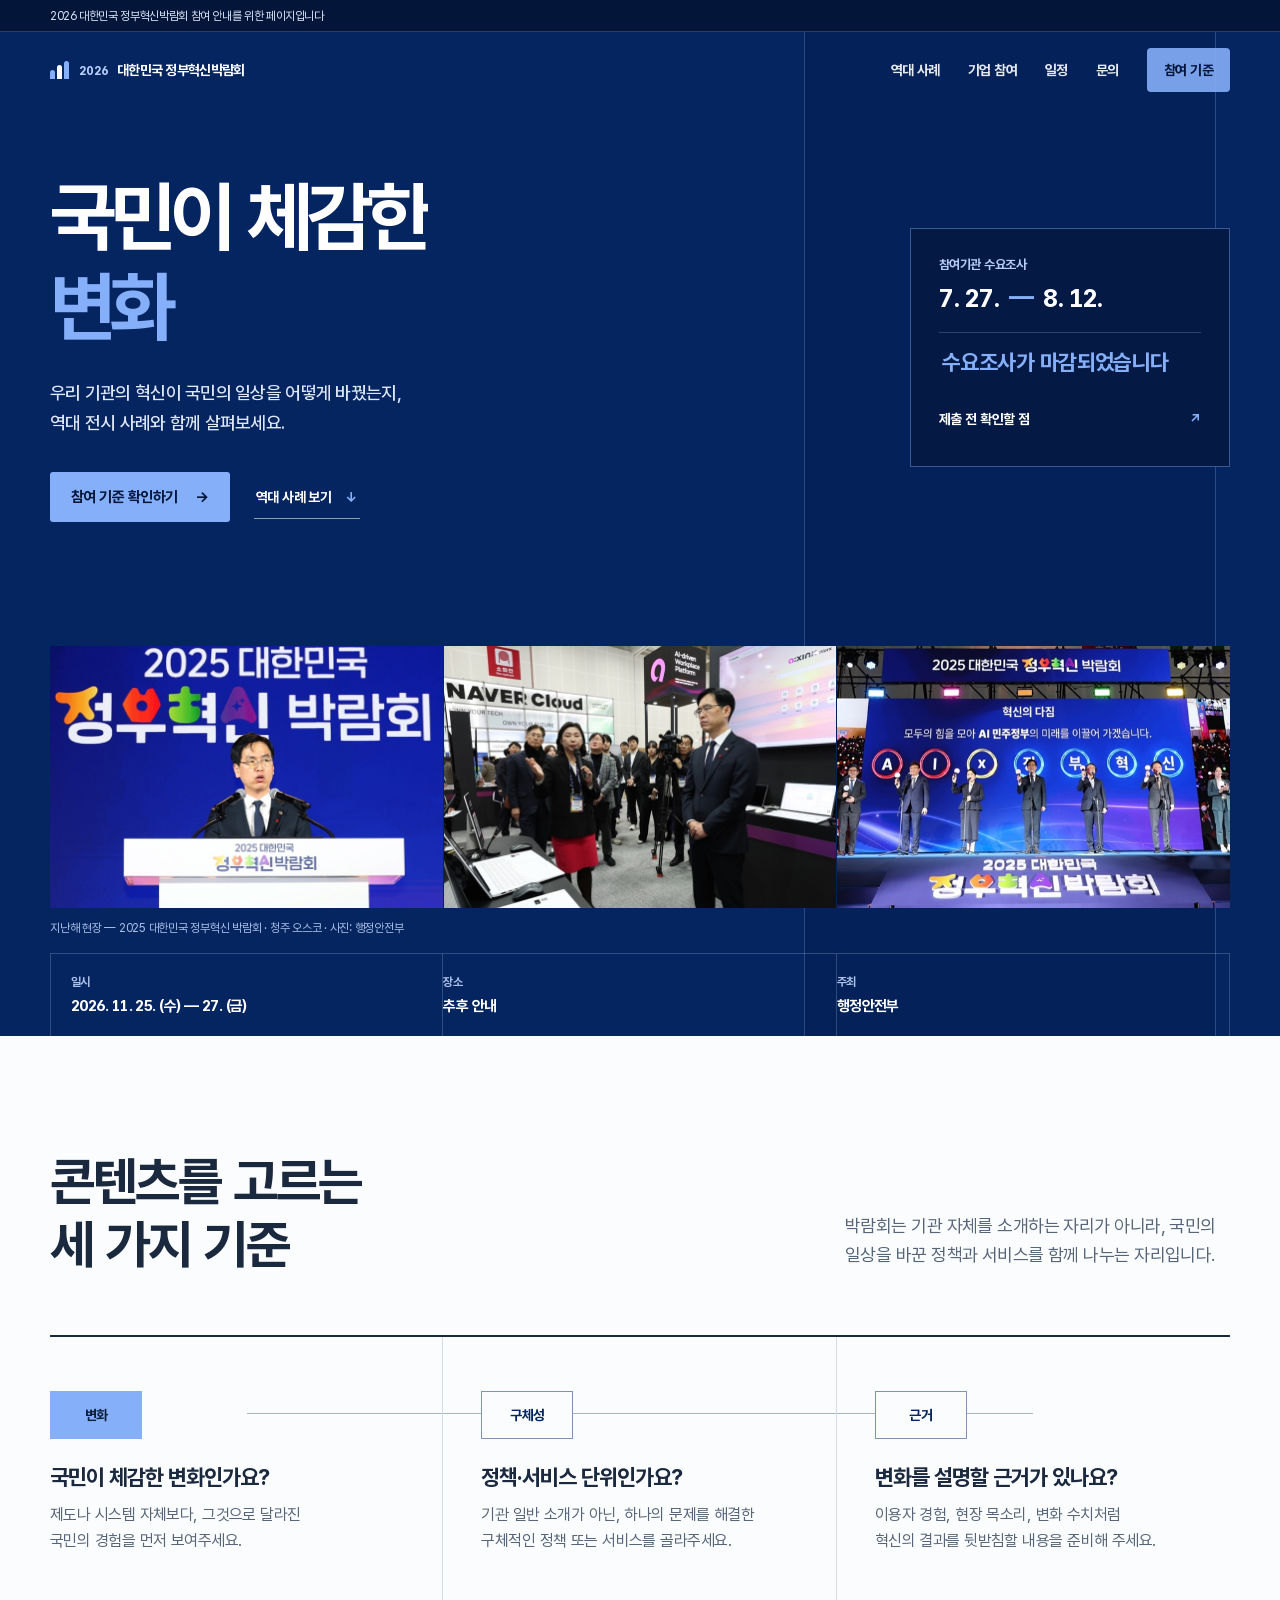
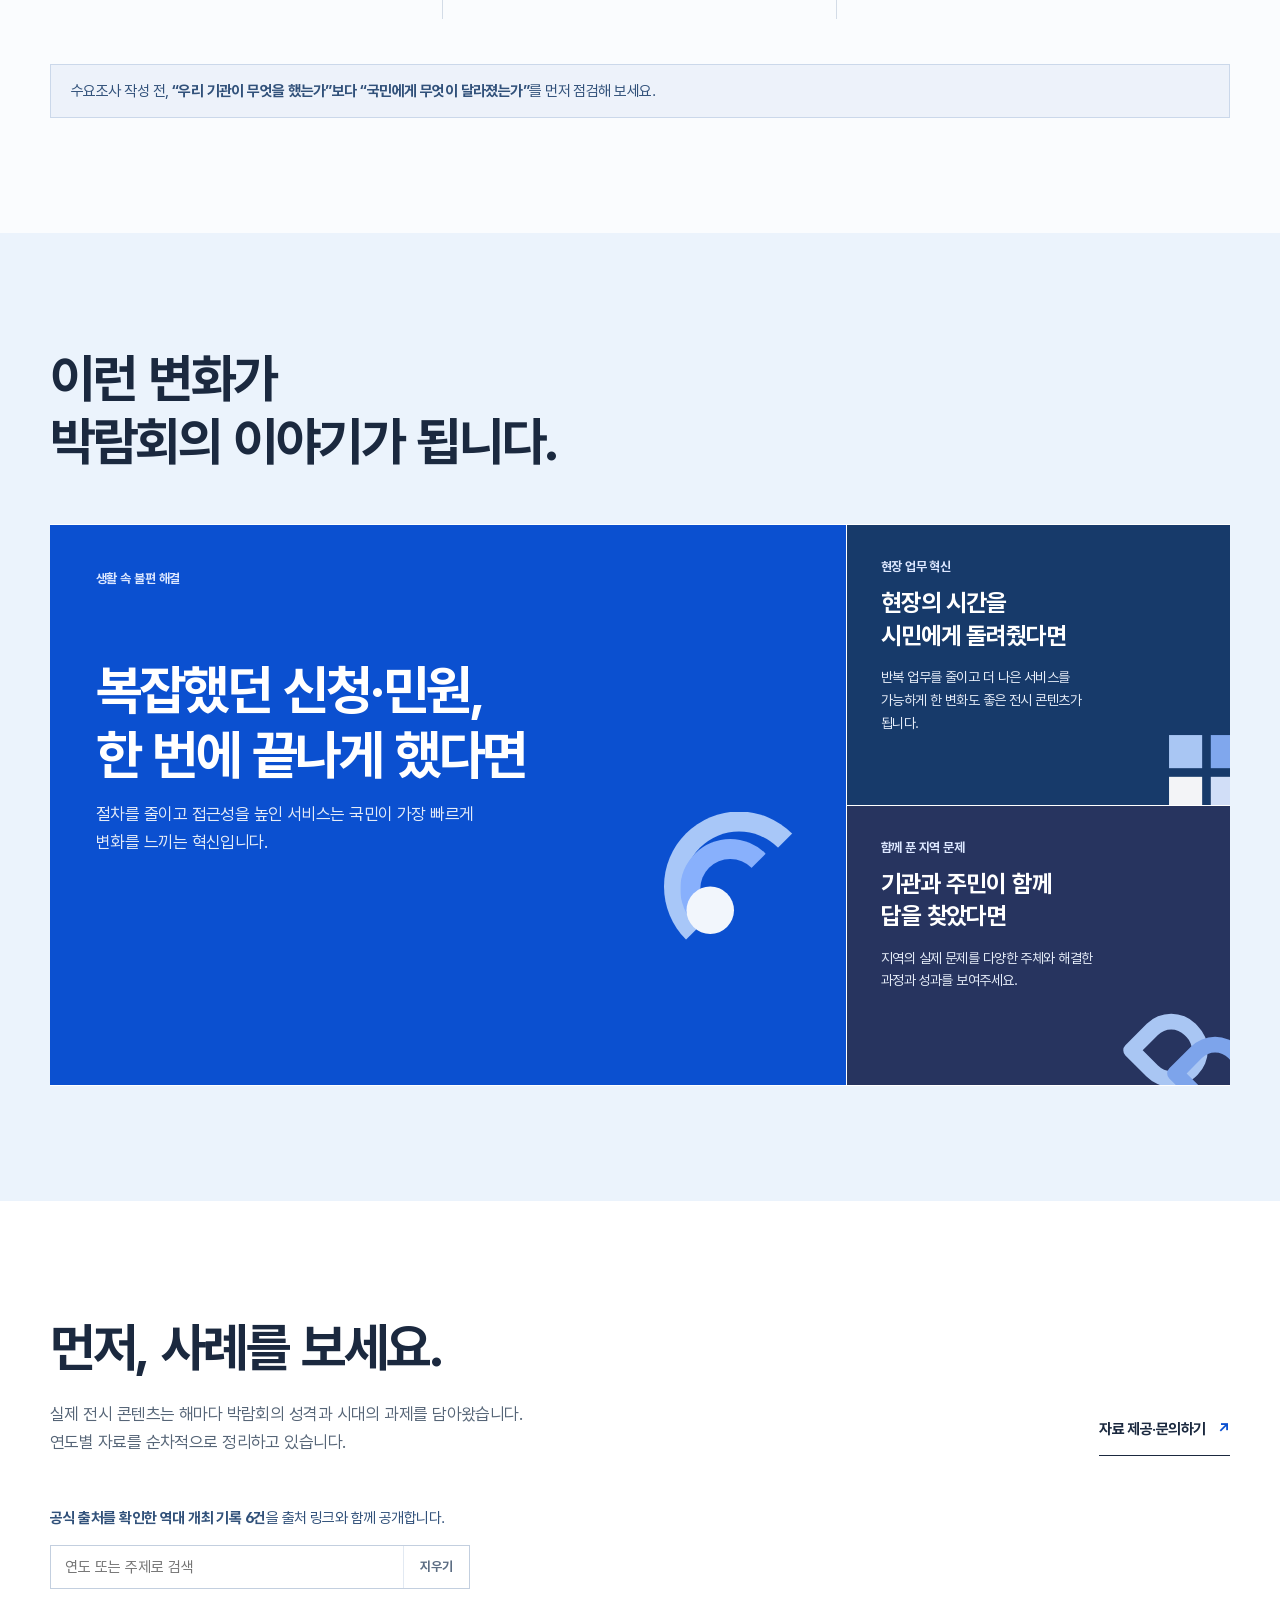
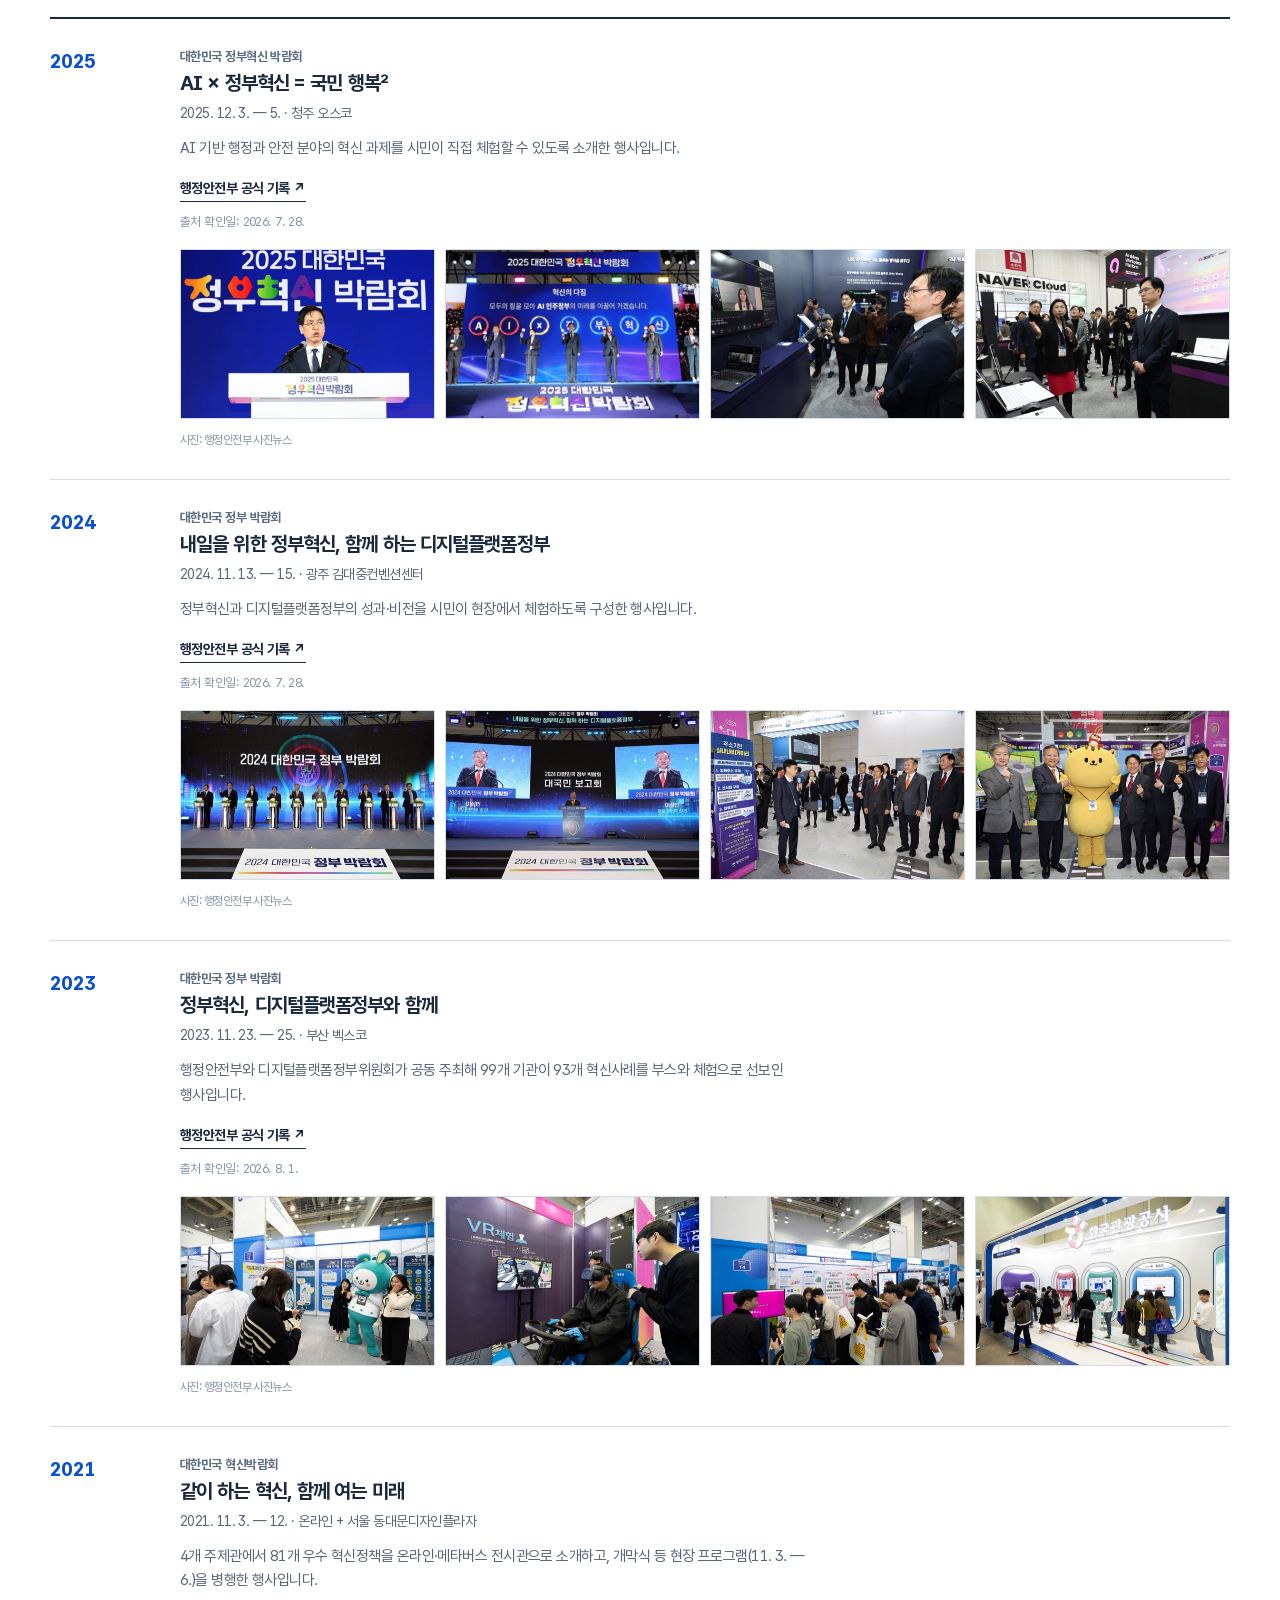
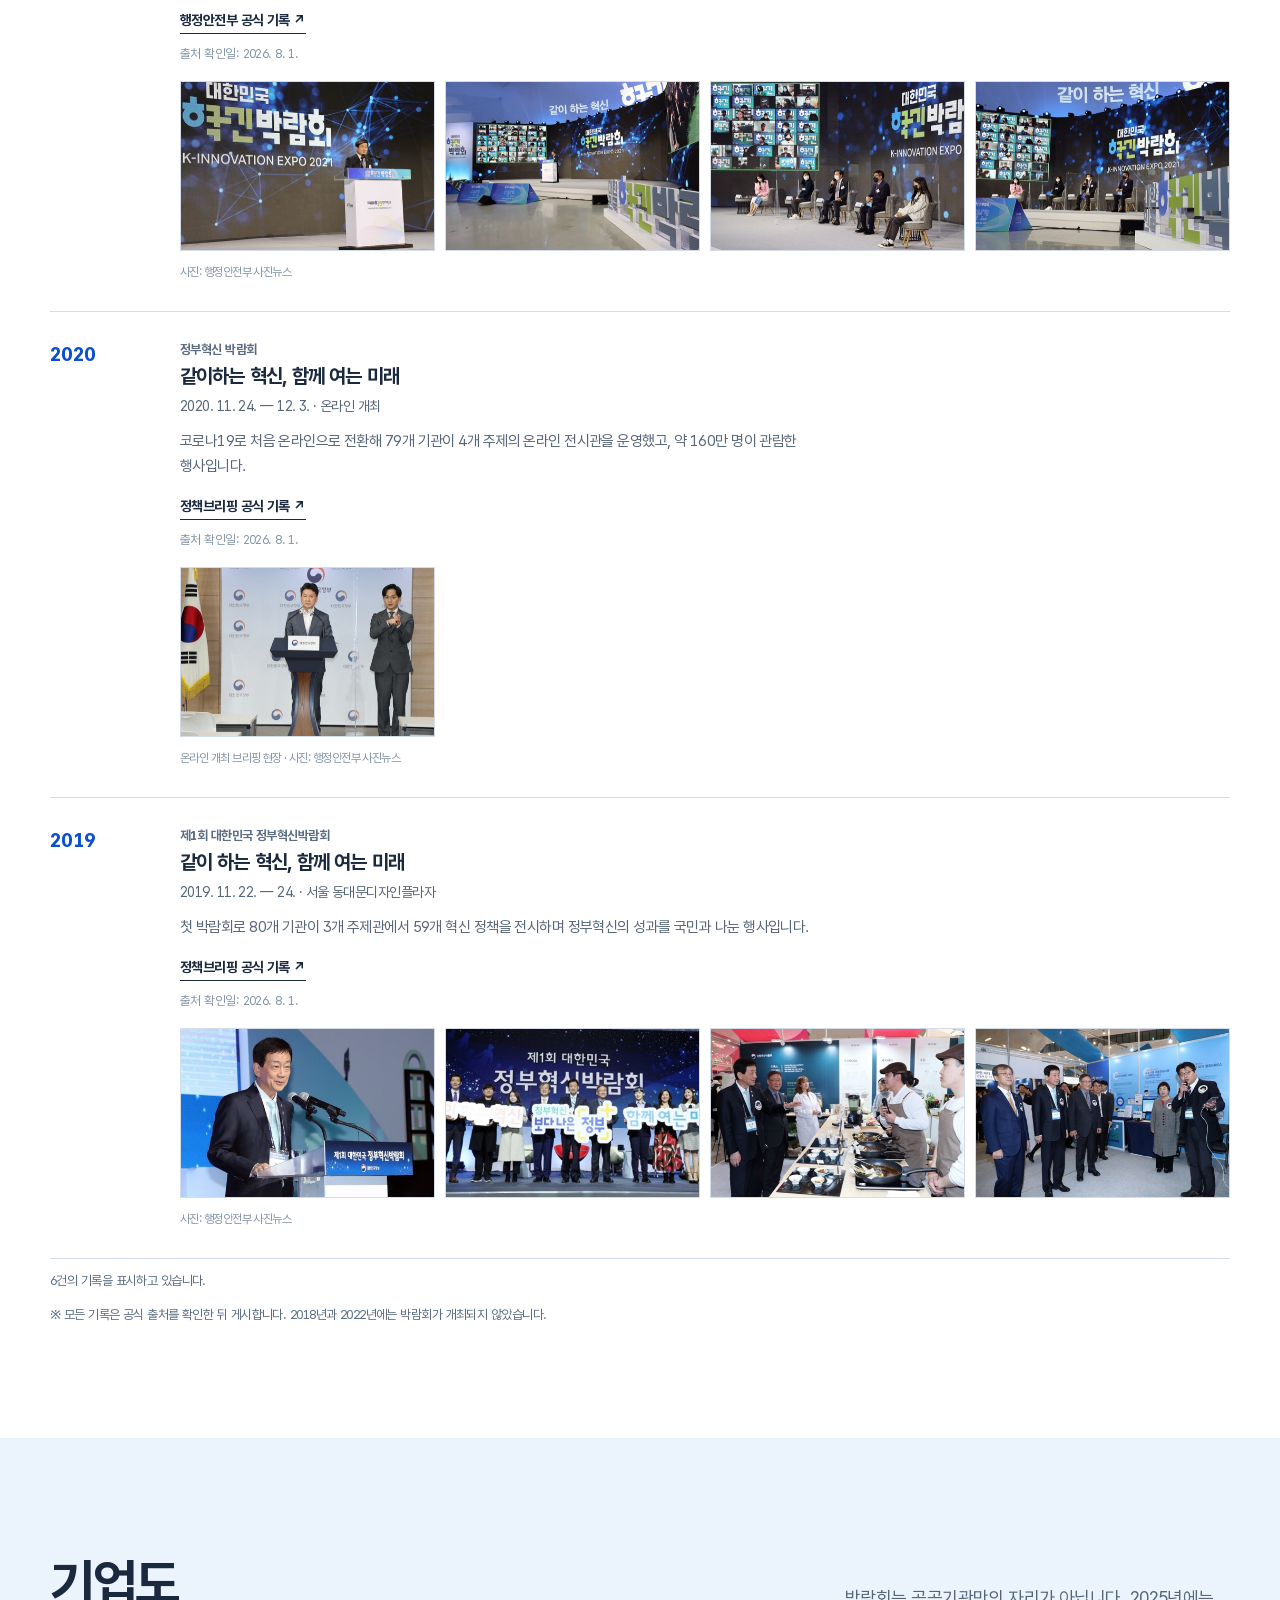
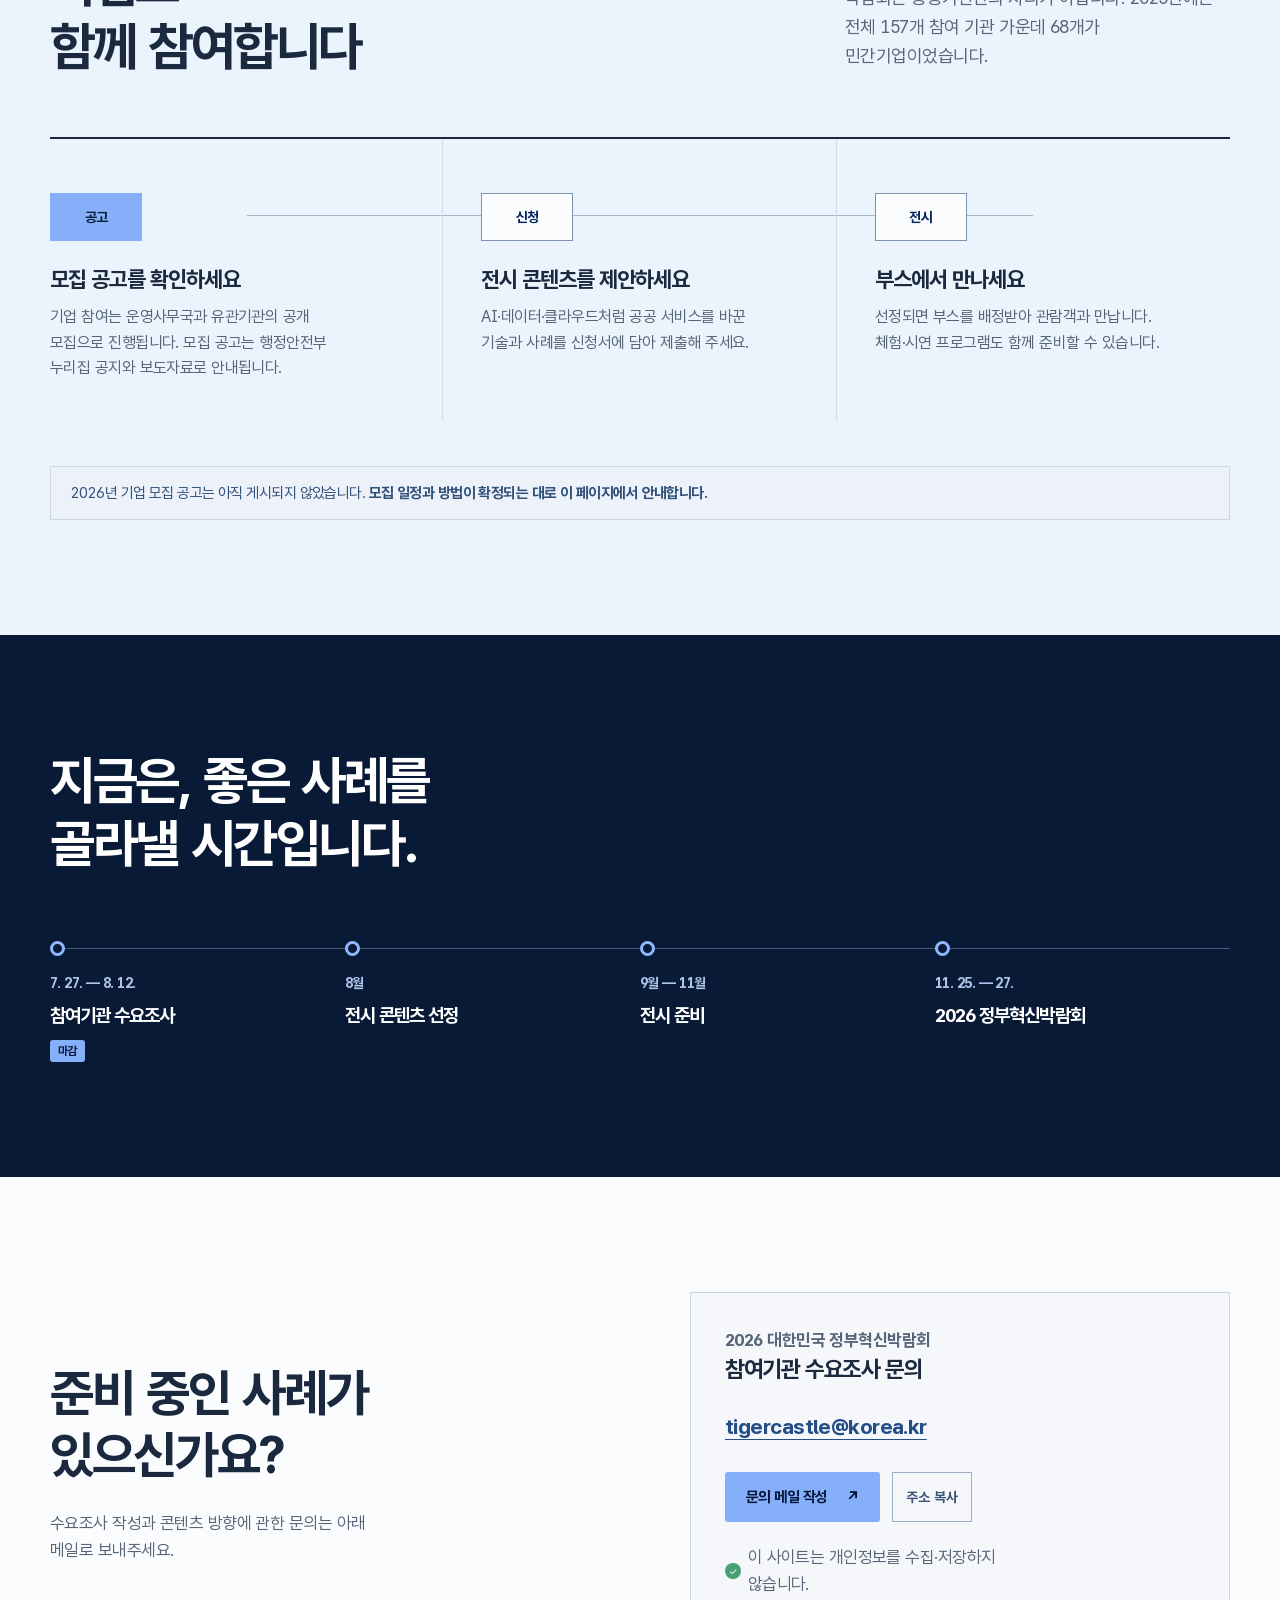
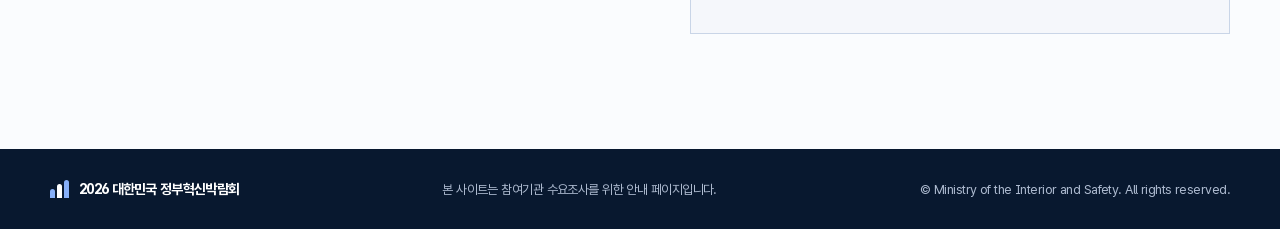
==== index.html @ e5f538ae "feat: add 2025 on-site photo band to hero Three-photo strip above the hero info bar (vice-minister o" ====
<!DOCTYPE html>
<html lang="ko">
  <head>
    <meta charset="UTF-8">
    <meta name="viewport" content="width=device-width, initial-scale=1.0">
    <meta name="description" content="2026 대한민국 정부혁신박람회 참여기관 수요조사, 전시 콘텐츠 기준, 기업 참여 방법, 역대 박람회 공식 기록을 안내합니다.">
    <meta name="theme-color" content="#052561">
    <title>2026 대한민국 정부혁신박람회 | 참여 안내</title>
    <link rel="canonical" href="https://hosungseo.github.io/government-innovation-expo-archive/">
    <meta property="og:type" content="website">
    <meta property="og:locale" content="ko_KR">
    <meta property="og:site_name" content="2026 대한민국 정부혁신박람회">
    <meta property="og:title" content="2026 대한민국 정부혁신박람회 | 참여 안내">
    <meta property="og:description" content="참여기관 수요조사, 기업 참여 방법, 역대 박람회 공식 기록을 한곳에서 확인하세요.">
    <meta property="og:url" content="https://hosungseo.github.io/government-innovation-expo-archive/">
    <meta name="twitter:card" content="summary">
    <meta name="twitter:title" content="2026 대한민국 정부혁신박람회 | 참여 안내">
    <meta name="twitter:description" content="참여기관 수요조사, 기업 참여 방법, 역대 박람회 공식 기록을 한곳에서 확인하세요.">
    <link rel="icon" href="favicon.svg" type="image/svg+xml">
    <link rel="stylesheet" href="tokens.css?v=20260801g">
    <link rel="stylesheet" href="styles.css?v=20260801g">
  </head>
  <body>
    <a class="skip-link" href="#main">본문으로 바로가기</a>
    <div class="scroll-progress" aria-hidden="true"><span></span></div>

    <header class="site-header">
      <div class="gov-masthead">
        <div class="container">2026 대한민국 정부혁신박람회 참여 안내를 위한 페이지입니다</div>
      </div>
      <div class="header-inner container">
        <a class="brand" href="#top" aria-label="2026 대한민국 정부혁신박람회 홈">
          <span class="brand-mark" aria-hidden="true"><i></i><i></i><i></i></span>
          <span class="brand-text"><b>2026</b><strong>대한민국 정부혁신박람회</strong></span>
        </a>
        <button class="menu-button" type="button" aria-expanded="false" aria-controls="site-nav">
          <span class="sr-only">메뉴 열기</span><span></span><span></span><span></span>
        </button>
        <nav class="site-nav" id="site-nav" aria-label="주요 메뉴">
          <a href="#archive">역대 사례</a>
          <a href="#participate">기업 참여</a>
          <a href="#schedule">일정</a>
          <a href="#contact">문의</a>
          <a class="nav-cta" href="#guide">참여 기준</a>
        </nav>
      </div>
    </header>

    <main id="main">
      <section class="hero" id="top" aria-labelledby="hero-title">
        <div class="hero-grid" aria-hidden="true"></div>
        <div class="container hero-inner">
          <div class="hero-copy">
            <h1 id="hero-title"><span>국민이 체감한</span><em>변화</em></h1>
            <p class="hero-description">우리 기관의 혁신이 국민의 일상을 어떻게 바꿨는지,<br class="desktop-only"> 역대 전시 사례와 함께 살펴보세요.</p>
            <div class="hero-actions">
              <a class="button button-primary" href="#guide">참여 기준 확인하기 <span aria-hidden="true">→</span></a>
              <a class="hero-text-link" href="#archive">역대 사례 보기 <span aria-hidden="true">↓</span></a>
            </div>
          </div>
          <aside class="deadline-card" aria-label="수요조사 일정" data-deadline-start="2026-07-27" data-deadline-end="2026-08-12">
            <p class="deadline-label">참여기관 수요조사</p>
            <p class="deadline-date"><time datetime="2026-07-27">7. 27.</time> <span>—</span> <time datetime="2026-08-12">8. 12.</time></p>
            <div class="deadline-rule"></div>
            <p class="deadline-left" id="deadline-text" aria-live="polite">마감일까지 <strong>15일</strong></p>
            <a href="#guide">제출 전 확인할 점 <span aria-hidden="true">↗</span></a>
          </aside>
        </div>
        <figure class="hero-photos container">
          <img src="photos/expo-2025-1.jpg" width="800" height="547" alt="2025 대한민국 정부혁신 박람회 개막식 연단" loading="lazy" decoding="async">
          <img src="photos/expo-2025-4.jpg" width="800" height="525" alt="기업 부스를 참관하는 참석자들" loading="lazy" decoding="async">
          <img src="photos/expo-2025-2.jpg" width="800" height="404" alt="AI×정부혁신 개막 세레모니 무대" loading="lazy" decoding="async">
          <figcaption>지난해 현장 — 2025 대한민국 정부혁신 박람회 · 청주 오스코 · 사진: 행정안전부</figcaption>
        </figure>
        <div class="hero-bottom container" role="group" aria-label="행사 개요">
          <div><span>일시</span><strong>2026. 11. 25. (수) — 27. (금)</strong></div>
          <div><span>장소</span><strong>추후 안내</strong></div>
          <div><span>주최</span><strong>행정안전부</strong></div>
        </div>
      </section>

      <section class="fit-check section" id="guide" aria-labelledby="fit-title">
        <div class="container">
          <div class="section-heading split-heading">
            <div class="title-lockup">
              <h2 id="fit-title">콘텐츠를 고르는<br>세 가지 기준</h2>
            </div>
            <p>박람회는 기관 자체를 소개하는 자리가 아니라, 국민의 일상을 바꾼 정책과 서비스를 함께 나누는 자리입니다.</p>
          </div>
          <ol class="fit-list">
            <li class="reveal">
              <span class="fit-label">변화</span>
              <h3>국민이 체감한 변화인가요?</h3>
              <p>제도나 시스템 자체보다, 그것으로 달라진 국민의 경험을 먼저 보여주세요.</p>
            </li>
            <li class="reveal">
              <span class="fit-label">구체성</span>
              <h3>정책·서비스 단위인가요?</h3>
              <p>기관 일반 소개가 아닌, 하나의 문제를 해결한 구체적인 정책 또는 서비스를 골라주세요.</p>
            </li>
            <li class="reveal">
              <span class="fit-label">근거</span>
              <h3>변화를 설명할 근거가 있나요?</h3>
              <p>이용자 경험, 현장 목소리, 변화 수치처럼 혁신의 결과를 뒷받침할 내용을 준비해 주세요.</p>
            </li>
          </ol>
          <div class="guide-note"><p>수요조사 작성 전, <strong>“우리 기관이 무엇을 했는가”보다 “국민에게 무엇이 달라졌는가”</strong>를 먼저 점검해 보세요.</p></div>
        </div>
      </section>

      <section class="examples section section-tint" id="examples" aria-labelledby="example-title">
        <div class="container">
          <div class="section-heading">
            <div class="title-lockup">
              <h2 id="example-title">이런 변화가<br>박람회의 이야기가 됩니다.</h2>
            </div>
          </div>
          <div class="example-grid">
            <article class="example-card card-a reveal">
              <p class="card-index">생활 속 불편 해결</p>
              <h3>복잡했던 신청·민원,<br>한 번에 끝나게 했다면</h3>
              <p>절차를 줄이고 접근성을 높인 서비스는 국민이 가장 빠르게 변화를 느끼는 혁신입니다.</p>
              <div class="card-symbol symbol-path" aria-hidden="true"><i></i><i></i><i></i></div>
            </article>
            <article class="example-card card-b reveal">
              <p class="card-index">현장 업무 혁신</p>
              <h3>현장의 시간을<br>시민에게 돌려줬다면</h3>
              <p>반복 업무를 줄이고 더 나은 서비스를 가능하게 한 변화도 좋은 전시 콘텐츠가 됩니다.</p>
              <div class="card-symbol symbol-blocks" aria-hidden="true"><i></i><i></i><i></i><i></i></div>
            </article>
            <article class="example-card card-c reveal">
              <p class="card-index">함께 푼 지역 문제</p>
              <h3>기관과 주민이 함께<br>답을 찾았다면</h3>
              <p>지역의 실제 문제를 다양한 주체와 해결한 과정과 성과를 보여주세요.</p>
              <div class="card-symbol symbol-link" aria-hidden="true"><i></i><i></i></div>
            </article>
          </div>
        </div>
      </section>

      <section class="archive section" id="archive" aria-labelledby="archive-title">
        <div class="container">
          <div class="archive-top">
            <div class="section-heading">
              <div class="title-lockup">
                <div>
                  <h2 id="archive-title">먼저, 사례를 보세요.</h2>
                  <p class="archive-intro">실제 전시 콘텐츠는 해마다 박람회의 성격과 시대의 과제를 담아왔습니다. 연도별 자료를 순차적으로 정리하고 있습니다.</p>
                </div>
              </div>
            </div>
            <a class="text-link" href="#contact">자료 제공·문의하기 <span aria-hidden="true">↗</span></a>
          </div>
          <div class="archive-tools">
            <p class="archive-source-note" id="archive-source-note"><strong>공식 출처를 확인한 역대 개최 기록 6건</strong>을 출처 링크와 함께 공개합니다.</p>
            <form class="archive-controls" id="archive-controls" role="search" hidden>
              <label class="sr-only" for="archive-search">연도 또는 주제로 기록 검색</label>
              <div class="archive-search-field">
                <input id="archive-search" type="search" placeholder="연도 또는 주제로 검색" autocomplete="off" aria-describedby="archive-source-note archive-results">
                <button class="archive-clear" id="archive-clear" type="button">지우기</button>
              </div>
            </form>
          </div>
          <ul class="archive-list archive-records" id="archive-list" aria-describedby="archive-source-note archive-results">
            <li class="archive-record reveal" data-archive-record data-status="verified" data-search="2025 대한민국 정부혁신 박람회 ai 정부혁신 국민 행복 청주 오스코">
              <article>
                <div class="archive-record-head"><time class="archive-year" datetime="2025">2025</time></div>
                <div class="archive-content"><p>대한민국 정부혁신 박람회</p><h3>AI × 정부혁신 = 국민 행복²</h3></div>
                <p class="archive-meta"><time datetime="2025-12-03">2025. 12. 3.</time> — <time datetime="2025-12-05">5.</time> · 청주 오스코</p>
                <p class="archive-summary">AI 기반 행정과 안전 분야의 혁신 과제를 시민이 직접 체험할 수 있도록 소개한 행사입니다.</p>
                <p class="archive-record-actions"><a class="archive-source-link" href="https://www.mois.go.kr/video/bbs/type019/commonSelectBoardArticle.do?bbsId=BBSMSTR_000000000255&amp;nttId=122230&amp;searchCode1=A06" target="_blank" rel="noopener">행정안전부 공식 기록 <span aria-hidden="true">↗</span><span class="sr-only">(새 창)</span></a></p>
                <p class="archive-verified">출처 확인일: 2026. 7. 28.</p>
                <figure class="archive-photos">
                  <img src="photos/expo-2025-1.jpg" width="800" height="547" alt="2025 대한민국 정부혁신박람회 개막식 연단" loading="lazy" decoding="async">
                  <img src="photos/expo-2025-2.jpg" width="800" height="404" alt="AI×정부혁신 개막 세레모니 무대" loading="lazy" decoding="async">
                  <img src="photos/expo-2025-3.jpg" width="480" height="294" alt="전시 부스를 둘러보는 관람객" loading="lazy" decoding="async">
                  <img src="photos/expo-2025-4.jpg" width="800" height="525" alt="기업 부스를 참관하는 참석자들" loading="lazy" decoding="async">
                  <figcaption>사진: <a href="https://www.mois.go.kr/frt/bbs/type002/commonSelectBoardArticle.do?bbsId=BBSMSTR_000000000010&amp;nttId=122169" target="_blank" rel="noopener">행정안전부 사진뉴스</a><span class="sr-only">(새 창)</span></figcaption>
                </figure>
              </article>
            </li>
            <li class="archive-record reveal" data-archive-record data-status="verified" data-search="2024 대한민국 정부 박람회 내일을 위한 정부혁신 디지털플랫폼정부 광주 김대중컨벤션센터">
              <article>
                <div class="archive-record-head"><time class="archive-year" datetime="2024">2024</time></div>
                <div class="archive-content"><p>대한민국 정부 박람회</p><h3>내일을 위한 정부혁신, 함께 하는 디지털플랫폼정부</h3></div>
                <p class="archive-meta"><time datetime="2024-11-13">2024. 11. 13.</time> — <time datetime="2024-11-15">15.</time> · 광주 김대중컨벤션센터</p>
                <p class="archive-summary">정부혁신과 디지털플랫폼정부의 성과·비전을 시민이 현장에서 체험하도록 구성한 행사입니다.</p>
                <p class="archive-record-actions"><a class="archive-source-link" href="https://www.mois.go.kr/frt/bbs/type002/commonSelectBoardArticle.do?bbsId=BBSMSTR_000000000010&amp;nttId=113831" target="_blank" rel="noopener">행정안전부 공식 기록 <span aria-hidden="true">↗</span><span class="sr-only">(새 창)</span></a></p>
                <p class="archive-verified">출처 확인일: 2026. 7. 28.</p>
                <figure class="archive-photos">
                  <img src="photos/expo-2024-1.jpg" width="480" height="320" alt="2024 대한민국 정부 박람회 개막 세레모니" loading="lazy" decoding="async">
                  <img src="photos/expo-2024-2.jpg" width="480" height="320" alt="대국민 보고회 현장" loading="lazy" decoding="async">
                  <img src="photos/expo-2024-3.jpg" width="480" height="320" alt="전시 부스 참관" loading="lazy" decoding="async">
                  <img src="photos/expo-2024-4.jpg" width="480" height="320" alt="마스코트와 함께한 부스 현장" loading="lazy" decoding="async">
                  <figcaption>사진: <a href="https://www.mois.go.kr/frt/bbs/type002/commonSelectBoardArticle.do?bbsId=BBSMSTR_000000000010&amp;nttId=113831" target="_blank" rel="noopener">행정안전부 사진뉴스</a><span class="sr-only">(새 창)</span></figcaption>
                </figure>
              </article>
            </li>
            <li class="archive-record reveal" data-archive-record data-status="verified" data-search="2023 대한민국 정부 박람회 정부혁신 디지털플랫폼정부 부산 벡스코">
              <article>
                <div class="archive-record-head"><time class="archive-year" datetime="2023">2023</time></div>
                <div class="archive-content"><p>대한민국 정부 박람회</p><h3>정부혁신, 디지털플랫폼정부와 함께</h3></div>
                <p class="archive-meta"><time datetime="2023-11-23">2023. 11. 23.</time> — <time datetime="2023-11-25">25.</time> · 부산 벡스코</p>
                <p class="archive-summary">행정안전부와 디지털플랫폼정부위원회가 공동 주최해 99개 기관이 93개 혁신사례를 부스와 체험으로 선보인 행사입니다.</p>
                <p class="archive-record-actions"><a class="archive-source-link" href="https://www.mois.go.kr/frt/bbs/type010/commonSelectBoardArticle.do?bbsId=BBSMSTR_000000000008&amp;nttId=105123" target="_blank" rel="noopener">행정안전부 공식 기록 <span aria-hidden="true">↗</span><span class="sr-only">(새 창)</span></a></p>
                <p class="archive-verified">출처 확인일: 2026. 8. 1.</p>
                <figure class="archive-photos">
                  <img src="photos/expo-2023-1.jpg" width="480" height="319" alt="전시 부스와 마스코트를 둘러보는 관람객" loading="lazy" decoding="async">
                  <img src="photos/expo-2023-2.jpg" width="480" height="319" alt="VR 체험 부스" loading="lazy" decoding="async">
                  <img src="photos/expo-2023-3.jpg" width="480" height="319" alt="전시 부스를 관람하는 시민들" loading="lazy" decoding="async">
                  <img src="photos/expo-2023-4.jpg" width="480" height="319" alt="기관 홍보관 전경" loading="lazy" decoding="async">
                  <figcaption>사진: <a href="https://www.mois.go.kr/frt/bbs/type002/commonSelectBoardArticle.do?bbsId=BBSMSTR_000000000010&amp;nttId=105183" target="_blank" rel="noopener">행정안전부 사진뉴스</a><span class="sr-only">(새 창)</span></figcaption>
                </figure>
              </article>
            </li>
            <li class="archive-record reveal" data-archive-record data-status="verified" data-search="2021 대한민국 혁신박람회 같이 하는 혁신 함께 여는 미래 온라인 메타버스 동대문디자인플라자 ddp">
              <article>
                <div class="archive-record-head"><time class="archive-year" datetime="2021">2021</time></div>
                <div class="archive-content"><p>대한민국 혁신박람회</p><h3>같이 하는 혁신, 함께 여는 미래</h3></div>
                <p class="archive-meta"><time datetime="2021-11-03">2021. 11. 3.</time> — <time datetime="2021-11-12">12.</time> · 온라인 + 서울 동대문디자인플라자</p>
                <p class="archive-summary">4개 주제관에서 81개 우수 혁신정책을 온라인·메타버스 전시관으로 소개하고, 개막식 등 현장 프로그램(11. 3. — 6.)을 병행한 행사입니다.</p>
                <p class="archive-record-actions"><a class="archive-source-link" href="https://www.mois.go.kr/frt/bbs/type010/commonSelectBoardArticle.do?bbsId=BBSMSTR_000000000008&amp;nttId=88253" target="_blank" rel="noopener">행정안전부 공식 기록 <span aria-hidden="true">↗</span><span class="sr-only">(새 창)</span></a></p>
                <p class="archive-verified">출처 확인일: 2026. 8. 1.</p>
                <figure class="archive-photos">
                  <img src="photos/expo-2021-1.jpg" width="480" height="320" alt="K-INNOVATION EXPO 2021 무대" loading="lazy" decoding="async">
                  <img src="photos/expo-2021-2.jpg" width="480" height="320" alt="개막식 무대 전경" loading="lazy" decoding="async">
                  <img src="photos/expo-2021-3.jpg" width="480" height="320" alt="현장 토크 무대" loading="lazy" decoding="async">
                  <img src="photos/expo-2021-4.jpg" width="480" height="320" alt="행사장 슬로건 무대" loading="lazy" decoding="async">
                  <figcaption>사진: <a href="https://www.mois.go.kr/frt/bbs/type002/commonSelectBoardArticle.do?bbsId=BBSMSTR_000000000010&amp;nttId=88315" target="_blank" rel="noopener">행정안전부 사진뉴스</a><span class="sr-only">(새 창)</span></figcaption>
                </figure>
              </article>
            </li>
            <li class="archive-record reveal" data-archive-record data-status="verified" data-search="2020 정부혁신 박람회 같이하는 혁신 함께 여는 미래 온라인 비대면">
              <article>
                <div class="archive-record-head"><time class="archive-year" datetime="2020">2020</time></div>
                <div class="archive-content"><p>정부혁신 박람회</p><h3>같이하는 혁신, 함께 여는 미래</h3></div>
                <p class="archive-meta"><time datetime="2020-11-24">2020. 11. 24.</time> — <time datetime="2020-12-03">12. 3.</time> · 온라인 개최</p>
                <p class="archive-summary">코로나19로 처음 온라인으로 전환해 79개 기관이 4개 주제의 온라인 전시관을 운영했고, 약 160만 명이 관람한 행사입니다.</p>
                <p class="archive-record-actions"><a class="archive-source-link" href="https://www.korea.kr/news/policyNewsView.do?newsId=156422516" target="_blank" rel="noopener">정책브리핑 공식 기록 <span aria-hidden="true">↗</span><span class="sr-only">(새 창)</span></a></p>
                <p class="archive-verified">출처 확인일: 2026. 8. 1.</p>
                <figure class="archive-photos">
                  <img src="photos/expo-2020-1.jpg" width="480" height="383" alt="2020 정부혁신 박람회 온라인 개최 브리핑" loading="lazy" decoding="async">
                  <figcaption>온라인 개최 브리핑 현장 · 사진: <a href="https://www.mois.go.kr/frt/bbs/type002/commonSelectBoardArticle.do?bbsId=BBSMSTR_000000000010&amp;nttId=81318" target="_blank" rel="noopener">행정안전부 사진뉴스</a><span class="sr-only">(새 창)</span></figcaption>
                </figure>
              </article>
            </li>
            <li class="archive-record reveal" data-archive-record data-status="verified" data-search="2019 제1회 대한민국 정부혁신박람회 같이 하는 혁신 함께 여는 미래 서울 동대문디자인플라자 ddp">
              <article>
                <div class="archive-record-head"><time class="archive-year" datetime="2019">2019</time></div>
                <div class="archive-content"><p>제1회 대한민국 정부혁신박람회</p><h3>같이 하는 혁신, 함께 여는 미래</h3></div>
                <p class="archive-meta"><time datetime="2019-11-22">2019. 11. 22.</time> — <time datetime="2019-11-24">24.</time> · 서울 동대문디자인플라자</p>
                <p class="archive-summary">첫 박람회로 80개 기관이 3개 주제관에서 59개 혁신 정책을 전시하며 정부혁신의 성과를 국민과 나눈 행사입니다.</p>
                <p class="archive-record-actions"><a class="archive-source-link" href="https://www.korea.kr/news/pressReleaseView.do?newsId=156362312" target="_blank" rel="noopener">정책브리핑 공식 기록 <span aria-hidden="true">↗</span><span class="sr-only">(새 창)</span></a></p>
                <p class="archive-verified">출처 확인일: 2026. 8. 1.</p>
                <figure class="archive-photos">
                  <img src="photos/expo-2019-1.jpg" width="480" height="320" alt="제1회 대한민국 정부혁신박람회 개회사" loading="lazy" decoding="async">
                  <img src="photos/expo-2019-2.jpg" width="480" height="266" alt="개막 기념 행사" loading="lazy" decoding="async">
                  <img src="photos/expo-2019-3.jpg" width="480" height="320" alt="부스 시연을 참관하는 내빈" loading="lazy" decoding="async">
                  <img src="photos/expo-2019-4.jpg" width="480" height="320" alt="전시장을 둘러보는 관람객" loading="lazy" decoding="async">
                  <figcaption>사진: <a href="https://www.mois.go.kr/frt/bbs/type002/commonSelectBoardArticle.do?bbsId=BBSMSTR_000000000010&amp;nttId=74215" target="_blank" rel="noopener">행정안전부 사진뉴스</a><span class="sr-only">(새 창)</span></figcaption>
                </figure>
              </article>
            </li>
            <li class="archive-empty" id="archive-empty" hidden>검색 조건에 맞는 기록이 없습니다. 다른 연도 또는 주제로 다시 찾아보세요.</li>
          </ul>
          <p class="archive-results" id="archive-results" role="status" aria-live="polite">전체 기록 6건을 표시하고 있습니다.</p>
          <p class="archive-caption">※ 모든 기록은 공식 출처를 확인한 뒤 게시합니다. 2018년과 2022년에는 박람회가 개최되지 않았습니다.</p>
        </div>
      </section>

      <section class="participate section section-tint" id="participate" aria-labelledby="participate-title">
        <div class="container">
          <div class="section-heading split-heading">
            <div class="title-lockup">
              <h2 id="participate-title">기업도<br>함께 참여합니다</h2>
            </div>
            <p>박람회는 공공기관만의 자리가 아닙니다. 2025년에는 전체 157개 참여 기관 가운데 68개가 민간기업이었습니다.</p>
          </div>
          <ol class="fit-list">
            <li class="reveal">
              <span class="fit-label">공고</span>
              <h3>모집 공고를 확인하세요</h3>
              <p>기업 참여는 운영사무국과 유관기관의 공개 모집으로 진행됩니다. 모집 공고는 행정안전부 누리집 공지와 보도자료로 안내됩니다.</p>
            </li>
            <li class="reveal">
              <span class="fit-label">신청</span>
              <h3>전시 콘텐츠를 제안하세요</h3>
              <p>AI·데이터·클라우드처럼 공공 서비스를 바꾼 기술과 사례를 신청서에 담아 제출해 주세요.</p>
            </li>
            <li class="reveal">
              <span class="fit-label">전시</span>
              <h3>부스에서 만나세요</h3>
              <p>선정되면 부스를 배정받아 관람객과 만납니다. 체험·시연 프로그램도 함께 준비할 수 있습니다.</p>
            </li>
          </ol>
          <div class="guide-note"><p>2026년 기업 모집 공고는 아직 게시되지 않았습니다. <strong>모집 일정과 방법이 확정되는 대로 이 페이지에서 안내합니다.</strong></p></div>
        </div>
      </section>

      <section class="schedule section section-dark" id="schedule" aria-labelledby="schedule-title">
        <div class="container">
          <div class="schedule-intro">
            <div class="title-lockup title-lockup-inverse">
              <h2 id="schedule-title">지금은, 좋은 사례를<br>골라낼 시간입니다.</h2>
            </div>
          </div>
          <ol class="timeline">
            <li class="active" id="survey-timeline" data-survey-timeline><span class="timeline-dot"></span><p>7. 27. — 8. 12.</p><h3>참여기관 수요조사</h3><em id="survey-status" aria-live="polite">진행 중</em></li>
            <li><span class="timeline-dot"></span><p>8월</p><h3>전시 콘텐츠 선정</h3></li>
            <li><span class="timeline-dot"></span><p>9월 — 11월</p><h3>전시 준비</h3></li>
            <li><span class="timeline-dot"></span><p>11. 25. — 27.</p><h3>2026 정부혁신박람회</h3></li>
          </ol>
        </div>
      </section>

      <section class="contact section" id="contact" aria-labelledby="contact-title">
        <div class="container contact-inner">
          <div>
            <div class="title-lockup">
              <div>
                <h2 id="contact-title">준비 중인 사례가<br>있으신가요?</h2>
                <p>수요조사 작성과 콘텐츠 방향에 관한 문의는 아래 메일로 보내주세요.</p>
              </div>
            </div>
          </div>
          <div class="contact-card">
            <p>2026 대한민국 정부혁신박람회</p>
            <h3>참여기관 수요조사 문의</h3>
            <a class="contact-email" id="contact-email" href="#contact">메일 주소 불러오는 중</a>
            <div class="contact-actions">
              <a class="button button-primary" id="email-button" href="#contact">문의 메일 작성 <span aria-hidden="true">↗</span></a>
              <button class="copy-button" id="copy-email" type="button" aria-describedby="copy-status">주소 복사</button>
              <span class="sr-only" id="copy-status" aria-live="polite"></span>
            </div>
            <p class="privacy-note"><span aria-hidden="true">✓</span> 이 사이트는 개인정보를 수집·저장하지 않습니다.</p>
          </div>
        </div>
      </section>
    </main>

    <footer class="site-footer">
      <div class="container footer-inner">
        <div class="footer-brand"><span class="brand-mark" aria-hidden="true"><i></i><i></i><i></i></span><span>2026 대한민국 정부혁신박람회</span></div>
        <p>본 사이트는 참여기관 수요조사를 위한 안내 페이지입니다.</p>
        <p>© Ministry of the Interior and Safety. All rights reserved.</p>
      </div>
    </footer>
    <script src="script.js?v=20260801"></script>
  </body>
</html>
---- tokens.css ----
/* Pretendard GOV: official KRDS typeface, self-hosted subsets from KRDS-uiux/krds-uiux */
@font-face {
  font-family: "Pretendard GOV";
  src: url("fonts/PretendardGOV-Regular.subset.woff2") format("woff2");
  font-weight: 400;
  font-style: normal;
  font-display: swap;
}
@font-face {
  font-family: "Pretendard GOV";
  src: url("fonts/PretendardGOV-Medium.subset.woff2") format("woff2");
  font-weight: 500;
  font-style: normal;
  font-display: swap;
}
@font-face {
  font-family: "Pretendard GOV";
  src: url("fonts/PretendardGOV-Bold.subset.woff2") format("woff2");
  font-weight: 700;
  font-style: normal;
  font-display: swap;
}

:root {
  /* Primitive palette — blue/navy scale aligned to KRDS light primary tokens */
  --primitive-navy-950: #03163a; /* krds primary-90 */
  --primitive-navy-900: #052561; /* krds primary-80 */
  --primitive-blue-700: #0b50d0; /* krds primary-60 */
  --primitive-blue-100: #ecf2fe; /* krds primary-5 */
  --primitive-sky-300: #86aff9;  /* krds primary-30 */
  --primitive-sky-200: #b1cefb;  /* krds primary-20 */
  --primitive-paper: #fbfcfd;
  --primitive-white: #ffffff;
  --primitive-slate-900: #111f36;
  --primitive-slate-600: #58667b;
  --primitive-slate-300: #bac5d5;
  --primitive-slate-200: #dce3ed;
  --primitive-slate-100: #f0f3f8;
  --primitive-focus: #ffbf47;

  /* Semantic color roles */
  --surface-page: var(--primitive-paper);
  --surface-subtle: var(--primitive-slate-100);
  --surface-inverse: var(--primitive-navy-950);
  --surface-brand: var(--primitive-navy-900);
  --text-primary: var(--primitive-slate-900);
  --text-secondary: var(--primitive-slate-600);
  --text-inverse: var(--primitive-white);
  --text-on-action: var(--primitive-navy-950);
  --border-subtle: var(--primitive-slate-200);
  --border-strong: var(--primitive-slate-900);
  --brand-primary: var(--primitive-blue-700);
  --brand-secondary: var(--primitive-sky-300);
  --action-primary: var(--primitive-sky-300);
  --action-primary-hover: var(--primitive-sky-200);
  --focus-ring: var(--primitive-focus);

  /* Typography */
  --font-sans: "Pretendard GOV", Pretendard, "Noto Sans KR", "Apple SD Gothic Neo", Arial, sans-serif;
  --tracking-display: -0.075em;
  --tracking-heading: -0.065em;
  --tracking-body: -0.035em;
  --measure-copy: 42rem;

  /* Spacing and geometry */
  --space-section: clamp(5rem, 9vw, 8rem);
  --container-wide: 1180px;
  --radius-control: 3px;
  --line-hairline: 1px;

  /* Motion: one "Silk" vocabulary across the product */
  --duration-fast: 160ms;
  --duration-standard: 220ms;
  --duration-reveal: 560ms;
  --ease-silk: cubic-bezier(.16, 1, .3, 1);
  --ease-out: cubic-bezier(.23, 1, .32, 1);
  --ease-in-out: cubic-bezier(.77, 0, .175, 1);

  /* Backward-compatible aliases used by the existing stylesheet */
  --ink: var(--text-primary);
  --muted: var(--text-secondary);
  --blue: var(--brand-primary);
  --blue-deep: var(--primitive-navy-900);
  --sky: var(--brand-secondary);
  --lime: var(--action-primary);
  --paper: var(--surface-page);
  --tint: var(--surface-subtle);
  --line: var(--border-subtle);
}

@supports (color: oklch(50% 0.1 200)) {
  :root {
    /* Blue/navy primitives stay on exact KRDS hex values — no oklch override */
    --primitive-paper: oklch(99% 0.003 255);
    --primitive-slate-900: oklch(28% 0.045 258);
    --primitive-slate-600: oklch(50% 0.035 255);
    --primitive-slate-300: oklch(78% 0.025 255);
    --primitive-slate-200: oklch(89% 0.018 255);
    --primitive-slate-100: oklch(96% 0.015 255);
  }
}
---- styles.css ----
* { box-sizing: border-box; }
html { scroll-behavior: smooth; }
body { margin: 0; color: var(--ink); background: var(--paper); font-family: var(--font-sans); letter-spacing: -0.035em; word-break: keep-all; }
a { color: inherit; text-decoration: none; }
button { font: inherit; }
a:focus-visible, button:focus-visible { outline: 3px solid var(--focus-ring); outline-offset: 3px; }
.container { width: min(1180px, calc(100% - 48px)); margin: 0 auto; }
.sr-only { position: absolute; width: 1px; height: 1px; padding: 0; margin: -1px; overflow: hidden; clip: rect(0, 0, 0, 0); white-space: nowrap; border: 0; }
.skip-link { position: fixed; top: -4rem; left: 1rem; z-index: 30; padding: .8rem 1rem; border-radius: 6px; background: #fff; color: var(--blue-deep); box-shadow: 0 5px 14px #0003; transition: top .16s var(--ease-out); }
.skip-link:focus { top: 1rem; }

.site-header { position: absolute; inset: 0 0 auto; z-index: 10; color: #fff; }
.gov-masthead { border-bottom: 1px solid #ffffff2c; background: #03163a; color: #dce6f6; font-size: 12px; letter-spacing: -.03em; }
.gov-masthead .container { min-height: 31px; display: flex; align-items: center; }
.header-inner { display: flex; min-height: 76px; align-items: center; justify-content: space-between; }
.brand, .footer-brand { display: inline-flex; align-items: center; gap: 10px; font-size: 14px; font-weight: 600; letter-spacing: -.05em; }
.brand-text { display: flex; align-items: baseline; gap: 8px; }
.brand-text b { color: #b9d0ff; font-size: 12px; letter-spacing: .04em; }
.brand-text strong { font-weight: 700; }
.brand-mark { display: inline-flex; align-items: end; gap: 2px; height: 18px; }
.brand-mark i { display: block; width: 5px; border-radius: 5px 5px 0 0; background: var(--sky); }
.brand-mark i:nth-child(1) { height: 9px; }.brand-mark i:nth-child(2) { height: 14px; background: #fff; }.brand-mark i:nth-child(3) { height: 18px; background: var(--lime); }
.site-nav { display: flex; align-items: center; gap: 28px; font-size: 14px; font-weight: 600; }
.site-nav a { opacity: .9; transition: opacity .16s ease, color .16s ease; }.site-nav a:hover, .site-nav a:focus-visible { opacity: 1; color: #c5d7ff; }
.site-nav .nav-cta { padding: 10px 16px; border: 1px solid #ffffff8a; border-radius: 4px; }
.menu-button { display: none; border: 0; background: transparent; color: inherit; }

.hero { position: relative; overflow: hidden; min-height: 730px; color: #fff; background: #052561; }
.hero::after { position: absolute; top: 0; right: 6vw; bottom: 0; width: min(30vw, 430px); border-right: 1px solid #a9c4ff46; border-left: 1px solid #a9c4ff46; background: #03163a33; content: ""; }
.hero-grid { position: absolute; inset: 0; opacity: .18; background: linear-gradient(90deg, transparent 0 67%, #86aff91e 67% 67.1%, transparent 67.1%); }
.hero-inner { position: relative; z-index: 1; display: flex; min-height: 626px; align-items: center; justify-content: space-between; padding: 120px 0 72px; }
.hero-copy { animation: enter .6s var(--ease-out) both; }
h1, h2, h3, p { margin-top: 0; }h1 { margin-bottom: 25px; font-size: clamp(42px, 5.2vw, 72px); line-height: 1.18; font-weight: 750; letter-spacing: -.075em; }h1 em { color: #86aff9; font-style: normal; } .hero-description { margin-bottom: 35px; color: #dfe8f6; font-size: 18px; line-height: 1.65; font-weight: 430; letter-spacing: -.04em; }
.hero-actions { display: flex; gap: 10px; }.button { display: inline-flex; align-items: center; justify-content: center; gap: 18px; min-height: 50px; padding: 0 20px; border: 1px solid transparent; border-radius: 4px; font-size: 15px; font-weight: 700; transition: transform .16s var(--ease-out), background .16s ease, border-color .16s ease, color .16s ease; }.button:hover { transform: translateY(-2px); }.button:active, .copy-button:active { transform: scale(.97); }.button-primary { color: #002e4d; background: var(--lime); }.button-primary:hover { background: var(--action-primary-hover); }.button-ghost { color: #fff; border-color: #ffffff66; background: #ffffff0e; }.button-ghost:hover { border-color: #fff; background: #ffffff20; }
.deadline-card { width: min(100%, 320px); padding: 28px 28px 25px; border: 1px solid #adc6ff5e; border-radius: 0; background: #0a1b38; animation: enter .6s .1s var(--ease-out) both; }.deadline-label { margin-bottom: 10px; color: #b8ccf6; font-size: 13px; font-weight: 700; }.deadline-date { margin-bottom: 19px; font-size: 26px; font-weight: 700; letter-spacing: -.04em; }.deadline-date span { margin: 0 4px; color: var(--lime); }.deadline-rule { height: 1px; margin-bottom: 16px; background: #d9e5ff33; }.deadline-left { margin-bottom: 22px; color: #e3ebf8; font-size: 14px; }.deadline-left strong { margin-left: 3px; color: var(--lime); font-size: 22px; }.deadline-card > a { display: flex; justify-content: space-between; color: #fff; font-size: 14px; font-weight: 700; }.deadline-card > a span { color: var(--lime); }
.hero-bottom { position: relative; z-index: 1; display: grid; grid-template-columns: repeat(3, 1fr); border-top: 1px solid #c0d2fa3b; }.hero-bottom div { display: flex; flex-direction: column; gap: 8px; padding: 21px 0; border-right: 1px solid #c0d2fa3b; }.hero-bottom div:first-child { border-left: 1px solid #c0d2fa3b; padding-left: 20px; }.hero-bottom span { color: #abc0e7; font-size: 12px; font-weight: 600; }.hero-bottom strong { font-size: 15px; font-weight: 650; }

.section { padding: 128px 0; }.section-tint { background: var(--tint); }.section-dark { color: #fff; background: #081a35; }.section-heading h2 { margin-bottom: 0; font-size: clamp(35px, 4.1vw, 56px); line-height: 1.2; font-weight: 750; letter-spacing: -.055em; }.split-heading { display: flex; align-items: end; justify-content: space-between; gap: 40px; margin-bottom: 58px; }.split-heading > p { max-width: 385px; margin: 0 0 8px; color: var(--muted); font-size: 18px; line-height: 1.62; }
.fit-list { position: relative; display: grid; grid-template-columns: repeat(3, 1fr); gap: 0; padding: 0; margin: 0; list-style: none; border-top: 2px solid var(--ink); }.fit-list::before { position: absolute; top: 76px; right: 16.66%; left: 16.66%; height: 1px; background: #a7b5ca; content: ""; }.fit-list li { position: relative; min-height: 282px; padding: 30px 38px 30px 0; border-right: 1px solid var(--line); }.fit-list li + li { padding-left: 38px; }.fit-list li:last-child { border-right: 0; }.fit-label { display: inline-flex; position: relative; z-index: 1; align-items: center; justify-content: center; width: 92px; height: 48px; margin: 24px 0 25px; color: var(--blue-deep); border: 1px solid #7f94b2; background: var(--paper); font-size: 14px; font-weight: 750; }.fit-list li:first-child .fit-label { color: #0a1d3a; border-color: var(--lime); background: var(--lime); }.fit-list h3 { margin-bottom: 12px; font-size: 22px; letter-spacing: -.055em; }.fit-list p { max-width: 288px; margin: 0; color: var(--muted); font-size: 16px; line-height: 1.62; }.guide-note { margin-top: 45px; padding: 17px 20px; border: 1px solid #cbd8ea; border-radius: 0; background: #edf2fa; color: #31517a; font-size: 15px; }.guide-note p { margin: 0; }

.examples .section-heading { margin-bottom: 50px; }.example-grid { display: grid; grid-template-columns: repeat(3, 1fr); gap: 1px; background: #fff; }.example-card { position: relative; min-height: 390px; overflow: hidden; padding: 29px; color: #fff; border-radius: 0; }.card-a { background: #0b50d0; }.card-b { background: #083891; }.card-c { background: #063a74; }.card-index { color: #dce7ff; font-size: 13px; font-weight: 700; }.example-card h3 { position: relative; z-index: 1; margin: 0 0 14px; font-size: 26px; line-height: 1.35; letter-spacing: -.055em; }.example-card > p:not(.card-index) { position: relative; z-index: 1; max-width: 250px; margin: 0; color: #e5ecf8; font-size: 15px; line-height: 1.63; }.card-symbol { position: absolute; right: -18px; bottom: -17px; width: 180px; height: 155px; opacity: .95; }.symbol-path i { position: absolute; display: block; border: 16px solid #b1cefb; border-radius: 50%; }.symbol-path i:nth-child(1) { width: 120px; height: 120px; right: 0; top: 10px; border-color: #b1cefb transparent transparent #b1cefb; }.symbol-path i:nth-child(2) { width: 80px; height: 80px; right: 27px; top: 32px; border-color: #8fb6ff transparent transparent #8fb6ff; }.symbol-path i:nth-child(3) { right: 64px; top: 70px; width: 38px; height: 38px; border: 0; border-radius: 50%; background: #fff; }.symbol-blocks i { position: absolute; width: 46px; height: 46px; background: #b1cefb; }.symbol-blocks i:nth-child(1) { right: 87px; top: 13px; }.symbol-blocks i:nth-child(2) { right: 29px; top: 13px; background: #86adf5; }.symbol-blocks i:nth-child(3) { right: 87px; top: 71px; background: #fff; }.symbol-blocks i:nth-child(4) { right: 29px; top: 71px; background: #dce7ff; }.symbol-link i { position: absolute; display: block; width: 100px; height: 100px; border: 22px solid #b1cefb; border-radius: 48% 48% 48% 10%; transform: rotate(45deg); }.symbol-link i:nth-child(1) { left: 0; top: 12px; }.symbol-link i:nth-child(2) { left: 61px; top: 44px; border-color: #82aaf3; }

.archive { background: #fff; }.archive-top { display: flex; align-items: end; justify-content: space-between; gap: 30px; margin-bottom: 53px; }.archive-intro { max-width: 500px; margin: 20px 0 0; color: var(--muted); font-size: 17px; line-height: 1.65; }.text-link { padding-bottom: 8px; border-bottom: 1px solid var(--ink); font-size: 15px; font-weight: 700; white-space: nowrap; }.text-link span { margin-left: 11px; color: var(--blue); }.archive-list { border-top: 2px solid var(--ink); }.archive-item { display: grid; grid-template-columns: 130px 1fr 300px 115px; align-items: center; min-height: 122px; border-bottom: 1px solid var(--line); transition: background .18s ease; }.archive-item:hover { background: #f3f6fb; }.archive-year { color: var(--blue); font-size: 20px; font-weight: 750; }.archive-content p { margin-bottom: 7px; color: #5c6d83; font-size: 13px; font-weight: 650; }.archive-content h3 { margin: 0; font-size: 20px; letter-spacing: -.055em; }.archive-meta { margin: 0; color: var(--muted); font-size: 14px; line-height: 1.5; }.archive-caption { margin: 19px 0 0; color: #5c6d83; font-size: 13px; }

.schedule-intro { margin-bottom: 64px; }.timeline { position: relative; display: grid; grid-template-columns: repeat(4, 1fr); gap: 0; padding: 0; margin: 0; list-style: none; }.timeline::before { position: absolute; top: 8px; right: 0; left: 0; height: 1px; background: #adc5f05b; content: ""; }.timeline li { position: relative; padding: 35px 30px 0 0; }.timeline-dot { position: absolute; top: 1px; left: 0; width: 15px; height: 15px; border: 3px solid #8fb6ff; border-radius: 50%; background: #081a35; }.timeline li.active .timeline-dot { border-color: var(--lime); background: var(--lime); box-shadow: 0 0 0 7px #86aff925; }.timeline p { margin-bottom: 13px; color: #adc4ec; font-size: 14px; font-weight: 700; }.timeline h3 { margin: 0; font-size: 19px; letter-spacing: -.05em; }.timeline em { display: inline-block; margin-top: 13px; padding: 4px 8px; border-radius: 3px; color: #0a1d3a; background: var(--lime); font-size: 12px; font-style: normal; font-weight: 750; }

.contact-inner { display: grid; grid-template-columns: 1fr 1fr; align-items: center; gap: 100px; }.contact h2 { margin-bottom: 23px; font-size: clamp(37px, 4vw, 54px); line-height: 1.22; letter-spacing: -.075em; }.contact > .container > div > p { max-width: 330px; margin-bottom: 0; color: var(--muted); font-size: 17px; line-height: 1.62; }.contact-card { padding: 34px; border: 1px solid #c9d5e7; border-radius: 0; background: #f5f7fb; }.contact-card > p:first-child { margin-bottom: 9px; color: var(--blue); font-size: 13px; font-weight: 750; }.contact-card h3 { margin-bottom: 22px; font-size: 23px; letter-spacing: -.06em; }.contact-email { display: block; margin-bottom: 23px; color: #244f86; font-size: 21px; font-weight: 750; text-decoration: underline; text-decoration-thickness: 1px; text-underline-offset: 5px; word-break: break-all; }.contact-actions { display: flex; align-items: center; gap: 12px; }.copy-button { min-height: 50px; padding: 0 13px; border: 1px solid #9daec7; border-radius: 0; color: #3a5579; background: transparent; font-size: 14px; font-weight: 700; cursor: pointer; transition: transform .16s var(--ease-out), background .16s ease; }.copy-button:hover { background: #fff; }.privacy-note { display: flex; align-items: center; gap: 7px; margin: 22px 0 0; color: #667a98; font-size: 13px; }.privacy-note span { display: grid; width: 16px; height: 16px; place-items: center; border-radius: 50%; color: #fff; background: #48a173; font-size: 10px; }

.site-footer { padding: 31px 0; color: #aebbd0; background: #08182f; font-size: 13px; }.footer-inner { display: flex; align-items: center; justify-content: space-between; gap: 20px; }.footer-brand { color: #fff; }.site-footer p { margin: 0; }
.reveal { opacity: 0; transform: translateY(14px); transition: transform .5s var(--ease-out), opacity .5s ease; }.reveal.is-visible { opacity: 1; transform: translateY(0); }
@keyframes enter { from { opacity: 0; transform: translateY(12px); } to { opacity: 1; transform: translateY(0); } }
h1 > span, h1 > em { display: block; clip-path: inset(0 0 0 0); animation: title-reveal .68s var(--ease-out) both; }
h1 > em { animation-delay: .08s; }
.button > span, .text-link > span, .deadline-card > a > span { display: inline-block; transition: transform .16s var(--ease-out); }
.site-nav a:not(.nav-cta) { position: relative; }.site-nav a:not(.nav-cta)::after { position: absolute; right: 0; bottom: -8px; left: 0; height: 1px; background: #a6c2ff; content: ""; transform: scaleX(0); transform-origin: right; transition: transform .18s var(--ease-out); }.site-nav a[aria-current="page"]::after { transform: scaleX(1); transform-origin: left; }
@keyframes title-reveal { from { clip-path: inset(0 0 100% 0); transform: translateY(10px); } to { clip-path: inset(0 0 0 0); transform: translateY(0); } }
@media (hover: hover) and (pointer: fine) { .button:hover > span, .text-link:hover > span, .deadline-card > a:hover > span { transform: translateX(4px); }.site-nav a:not(.nav-cta):hover::after { transform: scaleX(1); transform-origin: left; }.archive-item:hover .archive-content h3 { color: var(--blue); }.example-card:hover .card-symbol { transform: translate(-7px, -7px); }.card-symbol { transition: transform .28s var(--ease-out); } }
@media (prefers-reduced-motion: reduce) { html { scroll-behavior: auto; }.hero-copy, .deadline-card, h1 > span, h1 > em { animation: none; }.reveal { opacity: 1; transform: none; transition: opacity .15s ease; }.button, .copy-button, .archive-item { transition-duration: .15s; }.button:hover { transform: none; } }
@media (max-width: 840px) { .site-header { background: var(--surface-brand); }.header-inner { min-height: 67px; }.menu-button { display: grid; gap: 4px; padding: 10px 0 10px 10px; cursor: pointer; }.menu-button span:not(.sr-only) { display: block; width: 23px; height: 2px; background: #fff; transition: transform .2s var(--ease-out), opacity .2s ease; }.menu-button[aria-expanded="true"] span:nth-of-type(2) { transform: translateY(6px) rotate(45deg); }.menu-button[aria-expanded="true"] span:nth-of-type(3) { opacity: 0; }.menu-button[aria-expanded="true"] span:nth-of-type(4) { transform: translateY(-6px) rotate(-45deg); }.site-nav { position: absolute; top: 98px; right: 0; left: 0; display: none; flex-direction: column; align-items: stretch; gap: 0; padding: 8px 24px 20px; border-top: 1px solid #ffffff24; background: var(--surface-brand); }.site-nav.is-open { display: flex; }.site-nav a { padding: 13px 0; }.site-nav .nav-cta { margin-top: 6px; padding: 12px 13px; text-align: center; }.hero { min-height: auto; }.hero::after { right: 10vw; width: 48vw; }.hero-inner { min-height: auto; flex-direction: column; align-items: stretch; padding: 130px 0 47px; }.hero-copy { margin-bottom: 38px; }.deadline-card { width: 100%; }.hero-bottom { grid-template-columns: 1fr; }.hero-bottom div { min-height: 67px; flex-direction: row; align-items: center; gap: 20px; padding: 0 16px; border-right: 1px solid #c0d2fa3b; border-bottom: 1px solid #c0d2fa3b; }.hero-bottom div:first-child { border-left: 1px solid #c0d2fa3b; padding-left: 16px; }.hero-bottom span { width: 42px; }.section { padding: 80px 0; }.split-heading, .archive-top { display: block; }.split-heading > p { margin: 22px 0 0; }.fit-list { grid-template-columns: 1fr; }.fit-list::before { display: none; }.fit-list li, .fit-list li + li { min-height: auto; padding: 27px 0 30px; border-right: 0; border-bottom: 1px solid var(--line); }.fit-label { margin: 0 0 18px; }.example-grid { grid-template-columns: 1fr; }.example-card { min-height: 300px; }.archive-top .text-link { display: inline-block; margin-top: 30px; }.archive-item { grid-template-columns: 86px 1fr; gap: 7px 0; padding: 23px 0; }.archive-item:hover { padding-right: 0; padding-left: 0; background: transparent; }.archive-meta { grid-column: 2; }.timeline { grid-template-columns: 1fr; gap: 0; padding-left: 29px; }.timeline::before { top: 0; bottom: 0; left: 7px; width: 1px; height: auto; }.timeline li { min-height: 115px; padding: 0 0 30px 12px; }.timeline-dot { top: 2px; left: -29px; }.contact-inner { grid-template-columns: 1fr; gap: 39px; }.footer-inner { flex-direction: column; align-items: flex-start; gap: 12px; }.desktop-only { display: none; } }
@media (max-width: 460px) { .container { width: min(100% - 32px, 1180px); }.brand-text { gap: 5px; }.brand-text b { font-size: 11px; }.brand-text strong { font-size: 12px; }h1 { font-size: 40px; }.hero-description { font-size: 16px; }.hero-actions { display: grid; grid-template-columns: 1fr; }.button { width: 100%; }.deadline-date { font-size: 23px; }.section-heading h2 { font-size: 36px; }.guide-note { align-items: flex-start; }.archive-item { grid-template-columns: 72px 1fr; }.archive-year { font-size: 16px; }.archive-content h3 { font-size: 18px; }.contact-card { padding: 26px 20px; }.contact-email { font-size: 17px; }.contact-actions { align-items: stretch; flex-direction: column; }.copy-button { min-height: 46px; }.site-footer { padding: 26px 0; } }

/* 2026 editorial refinement: IBM structure × WIRED rhythm */
body {
  background: var(--surface-page);
  font-family: var(--font-sans);
  letter-spacing: var(--tracking-body);
}

section[id] {
  scroll-margin-top: 76px;
}

a:focus-visible,
button:focus-visible {
  outline-color: var(--focus-ring);
}

.container {
  width: min(var(--container-wide), calc(100% - 48px));
}

.scroll-progress {
  position: fixed;
  z-index: 100;
  top: 0;
  right: 0;
  left: 0;
  height: 3px;
  pointer-events: none;
}

.scroll-progress span {
  display: block;
  width: 100%;
  height: 100%;
  background: var(--action-primary);
  transform: scaleX(0);
  transform-origin: left center;
  will-change: transform;
}

.site-header {
  position: fixed;
}

.site-header.is-compact {
  border-bottom: 1px solid rgb(255 255 255 / 18%);
  background: var(--surface-brand);
}

.site-header.is-compact .gov-masthead {
  display: none;
}

.site-header.is-compact .header-inner {
  min-height: 64px;
}

.brand {
  min-height: 44px;
}

.site-nav a {
  display: inline-flex;
  min-height: 44px;
  align-items: center;
}

.site-nav .nav-cta {
  justify-content: center;
  color: var(--text-on-action);
  border-color: transparent;
  background: var(--action-primary);
}

.site-nav .nav-cta:hover,
.site-nav .nav-cta:focus-visible {
  color: var(--text-on-action);
  background: var(--action-primary-hover);
}

.menu-button {
  min-width: 44px;
  min-height: 44px;
}

.section {
  padding: var(--space-section) 0;
}

.hero {
  min-height: 750px;
  background: var(--surface-brand);
}

.hero::after {
  right: 5vw;
  width: min(32vw, 460px);
  border-color: color-mix(in srgb, var(--brand-secondary) 28%, transparent);
  background: color-mix(in srgb, var(--surface-inverse) 20%, transparent);
}

.hero-grid {
  opacity: .17;
  background-size: 64px 64px;
}

.hero-inner {
  min-height: 646px;
}

h1 {
  max-width: 720px;
  font-size: clamp(46px, 6vw, 82px);
  font-weight: 680;
  letter-spacing: var(--tracking-display);
}

h1 em {
  color: var(--brand-secondary);
}

.hero-description {
  max-width: var(--measure-copy);
}

.hero-actions {
  align-items: center;
  gap: 24px;
}

.button {
  border-radius: var(--radius-control);
  transition:
    transform var(--duration-fast) var(--ease-silk),
    background var(--duration-fast) ease,
    border-color var(--duration-fast) ease,
    color var(--duration-fast) ease;
}

.button-primary {
  color: var(--text-on-action);
  background: var(--action-primary);
}

.button-primary:hover {
  background: var(--action-primary-hover);
}

.hero-text-link {
  display: inline-flex;
  min-height: 44px;
  align-items: center;
  gap: 14px;
  padding: 0 2px;
  border-bottom: 1px solid rgb(255 255 255 / 55%);
  border-bottom-color: color-mix(in srgb, white 55%, transparent);
  color: var(--text-inverse);
  font-size: 14px;
  font-weight: 700;
}

.hero-text-link span {
  color: var(--brand-secondary);
  transition: transform var(--duration-fast) var(--ease-silk);
}

.deadline-card {
  position: relative;
  z-index: 1;
  border-color: color-mix(in srgb, var(--brand-secondary) 42%, transparent);
  background: color-mix(in srgb, var(--surface-inverse) 72%, var(--surface-brand));
}

.deadline-card > a,
.text-link,
.contact-email {
  min-height: 44px;
  align-items: center;
}

.text-link,
.contact-email {
  display: inline-flex;
}

.deadline-date,
.deadline-left strong,
.hero-bottom strong,
.archive-year,
.timeline p {
  font-variant-numeric: tabular-nums;
}

.section-heading h2,
.schedule-intro h2,
.contact h2 {
  font-weight: 680;
  letter-spacing: -.045em;
}

.example-card h3,
.fit-list h3,
.archive-content h3 {
  letter-spacing: -.045em;
}

.schedule-intro h2 {
  margin: 0;
  font-size: clamp(35px, 4.1vw, 56px);
  line-height: 1.2;
}

.contact .title-lockup h2 {
  margin-bottom: 23px;
}

.contact .title-lockup p {
  max-width: 330px;
  margin: 0;
  color: var(--text-secondary);
  font-size: 17px;
  line-height: 1.62;
}

.example-grid {
  grid-template-columns: minmax(0, 1.35fr) minmax(320px, .65fr);
  grid-template-rows: repeat(2, minmax(260px, 1fr));
  border-top: 1px solid var(--primitive-white);
  border-bottom: 1px solid var(--primitive-white);
}

.example-card {
  min-height: 0;
  padding: 34px;
}

.example-card.card-a {
  grid-row: 1 / 3;
  min-height: 560px;
  padding: 46px;
  background: var(--primitive-blue-700);
}

.example-card.card-b {
  background: #173a6a;
}

.example-card.card-c {
  background: #27345f;
}

.example-card.card-a h3 {
  max-width: 540px;
  margin-top: 72px;
  font-size: clamp(34px, 4.2vw, 54px);
  line-height: 1.2;
}

.example-card.card-a > p:not(.card-index) {
  max-width: 390px;
  font-size: 17px;
}

.example-card.card-a .card-symbol {
  right: 4%;
  bottom: 2%;
  width: 250px;
  height: 220px;
  transform: scale(1.25);
  transform-origin: right bottom;
}

.example-card.card-b h3,
.example-card.card-c h3 {
  max-width: 330px;
  font-size: 24px;
}

.example-card.card-b > p:not(.card-index),
.example-card.card-c > p:not(.card-index) {
  max-width: 330px;
  padding-right: 86px;
  font-size: 14px;
}

.example-card.card-b .card-symbol,
.example-card.card-c .card-symbol {
  right: -60px;
  bottom: -54px;
  transform: scale(.72);
}

.archive-list,
.fit-list {
  border-top-color: var(--border-strong);
}

.archive-list {
  padding: 0;
  margin: 0;
  list-style: none;
}

.archive-item {
  transition: background var(--duration-standard) ease;
}

.reveal {
  opacity: 0;
  transform: translateY(20px) scale(.995);
  transition:
    transform var(--duration-reveal) var(--ease-silk),
    opacity var(--duration-reveal) ease;
}

.reveal.is-visible {
  opacity: 1;
  transform: translateY(0) scale(1);
}

@media (hover: hover) and (pointer: fine) {
  .hero-text-link:hover span {
    transform: translateY(3px);
  }

  .example-card.card-a:hover .card-symbol {
    transform: translate(-7px, -7px) scale(1.25);
  }

  .example-card.card-b:hover .card-symbol,
  .example-card.card-c:hover .card-symbol {
    transform: translate(-7px, -7px) scale(.72);
  }
}

@media (max-width: 840px) {
  body.menu-open {
    overflow: hidden;
  }

  body.menu-open::before {
    position: fixed;
    z-index: 9;
    inset: 0;
    background: rgb(5 17 38 / 78%);
    content: "";
  }

    .menu-button {
    place-content: center;
    padding: 10px;
  }

  .site-header.is-compact .site-nav {
    top: 64px;
  }

  .example-grid {
    grid-template-columns: 1fr;
    grid-template-rows: auto;
  }

  .example-card.card-a,
  .example-card.card-b,
  .example-card.card-c {
    grid-row: auto;
    min-height: 320px;
    padding: 32px;
  }

  .example-card.card-a h3 {
    max-width: 500px;
    margin-top: 20px;
    font-size: clamp(32px, 8vw, 46px);
  }

  .example-card.card-a .card-symbol {
    right: 0;
    bottom: -14px;
    transform: scale(.9);
  }

  .example-card.card-b .card-symbol,
  .example-card.card-c .card-symbol {
    right: -32px;
    bottom: -38px;
    transform: scale(.64);
  }
}

@media (max-width: 460px) {
  .container {
    width: min(100% - 32px, var(--container-wide));
  }

  .hero-actions {
    gap: 12px;
  }

  .hero-text-link {
    justify-content: space-between;
    padding: 0 4px;
  }

  .example-card.card-a,
  .example-card.card-b,
  .example-card.card-c {
    min-height: 310px;
    padding: 28px 24px;
  }

  .example-card.card-a {
    min-height: 410px;
  }

  .example-card.card-a h3 {
    font-size: 34px;
  }

  .example-card.card-a > p:not(.card-index) {
    max-width: 290px;
    font-size: 16px;
  }

  .example-card.card-a .card-symbol {
    right: -24px;
    bottom: 6px;
    transform: scale(.66);
  }

  .example-card.card-b > p:not(.card-index),
  .example-card.card-c > p:not(.card-index) {
    padding-right: 54px;
  }
}

@media (prefers-reduced-motion: reduce) {
  .scroll-progress span {
    will-change: auto;
  }

  .reveal {
    opacity: 1;
    transform: none;
    transition: none;
  }
}

/* Archive records: verified year cards, search controls */
.archive-source-note { margin: 0 0 18px; color: #31517a; font-size: 15px; }
.archive-controls { display: flex; align-items: center; gap: 12px; margin-bottom: 28px; }
.archive-search-field { display: flex; flex: 1; max-width: 420px; border: 1px solid #c3cfdf; background: #fff; }
.archive-search-field:focus-within { border-color: var(--blue); }
#archive-search { flex: 1; min-width: 0; padding: 12px 14px; border: 0; background: transparent; font: inherit; font-size: 15px; color: var(--ink); }
#archive-search:focus { outline: none; }
.archive-clear { padding: 0 16px; border: 0; border-left: 1px solid #e2e9f2; background: transparent; color: #5c6d83; font: inherit; font-size: 13px; font-weight: 700; cursor: pointer; }
.archive-clear:hover { color: var(--blue); }
.archive-record { border-bottom: 1px solid var(--line); transition: background .18s ease; }
.archive-record:hover { background: #f3f6fb; }
.archive-record:hover .archive-content h3 { color: var(--blue); }
.archive-record article { display: grid; grid-template-columns: 130px 1fr; gap: 2px 0; padding: 30px 0; }
.archive-record-head { grid-column: 1; grid-row: 1 / span 5; display: flex; flex-direction: column; align-items: flex-start; gap: 10px; }
.archive-record .archive-content,
.archive-record .archive-meta,
.archive-summary,
.archive-record-actions,
.archive-verified { grid-column: 2; }
.archive-record .archive-meta { margin: 6px 0 0; }
.archive-summary { margin: 10px 0 0; max-width: 640px; color: var(--muted); font-size: 15px; line-height: 1.62; }
.archive-record-actions { margin: 16px 0 0; }
.archive-source-link { display: inline-block; padding-bottom: 5px; border-bottom: 1px solid var(--ink); color: var(--ink); font-size: 14px; font-weight: 700; text-decoration: none; }
.archive-source-link:hover { color: var(--blue); border-color: var(--blue); }
.archive-verified { margin: 10px 0 0; color: #8394a8; font-size: 12.5px; }
.archive-empty { padding: 26px 0; color: var(--muted); font-size: 15px; }
.archive-results { margin: 14px 0 0; color: #5c6d83; font-size: 13px; }

@media (max-width: 840px) {
  .archive-controls { flex-direction: column; align-items: stretch; }
  .archive-search-field { max-width: none; }
  .archive-record article { grid-template-columns: 1fr; padding: 24px 0; }
  .archive-record-head { grid-row: auto; flex-direction: row; align-items: center; gap: 12px; margin-bottom: 6px; }
  .archive-record .archive-content,
  .archive-record .archive-meta,
  .archive-summary,
  .archive-record-actions,
  .archive-verified { grid-column: 1; }
}

/* Archive record photo strips (official MOIS event photos) */
.archive-photos { display: grid; grid-column: 2; grid-template-columns: repeat(4, 1fr); gap: 10px; margin: 18px 0 0; }
.archive-photos img { display: block; width: 100%; height: auto; aspect-ratio: 3 / 2; object-fit: cover; border: 1px solid var(--line); }
.archive-photos figcaption { grid-column: 1 / -1; margin-top: 2px; color: #8394a8; font-size: 12px; line-height: 1.5; }

@media (max-width: 840px) {
  .archive-photos { grid-column: 1; grid-template-columns: 1fr 1fr; }
}

/* Hero: last year's on-site photo band */
.hero-photos { position: relative; z-index: 1; display: grid; grid-template-columns: repeat(3, 1fr); gap: 1px; margin: 0 auto; }
.hero-photos img { display: block; width: 100%; height: auto; aspect-ratio: 3 / 2; object-fit: cover; }
.hero-photos figcaption { grid-column: 1 / -1; padding: 12px 0 18px; color: #abc0e7; font-size: 12px; letter-spacing: -.02em; }

@media (max-width: 840px) {
  .hero-photos { grid-template-columns: 1fr 1fr; }
  .hero-photos img:nth-of-type(3) { display: none; }
}
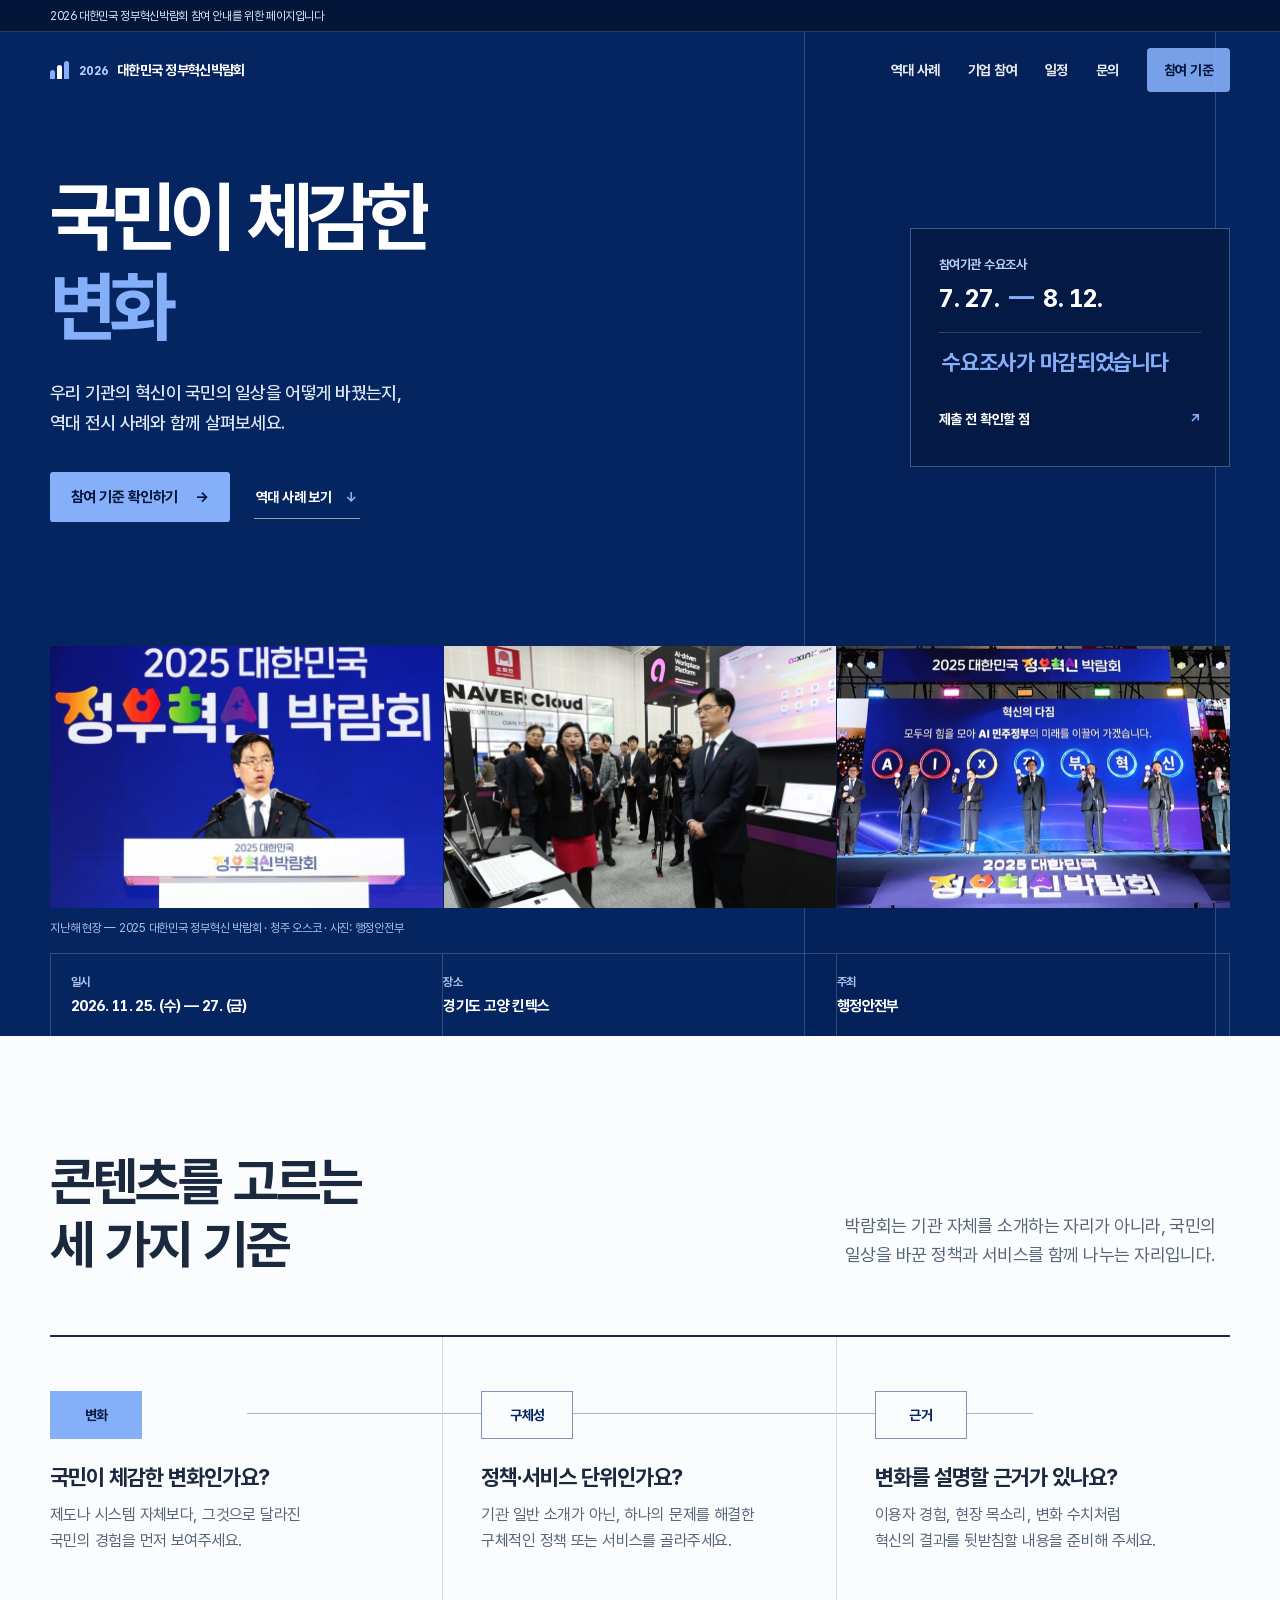
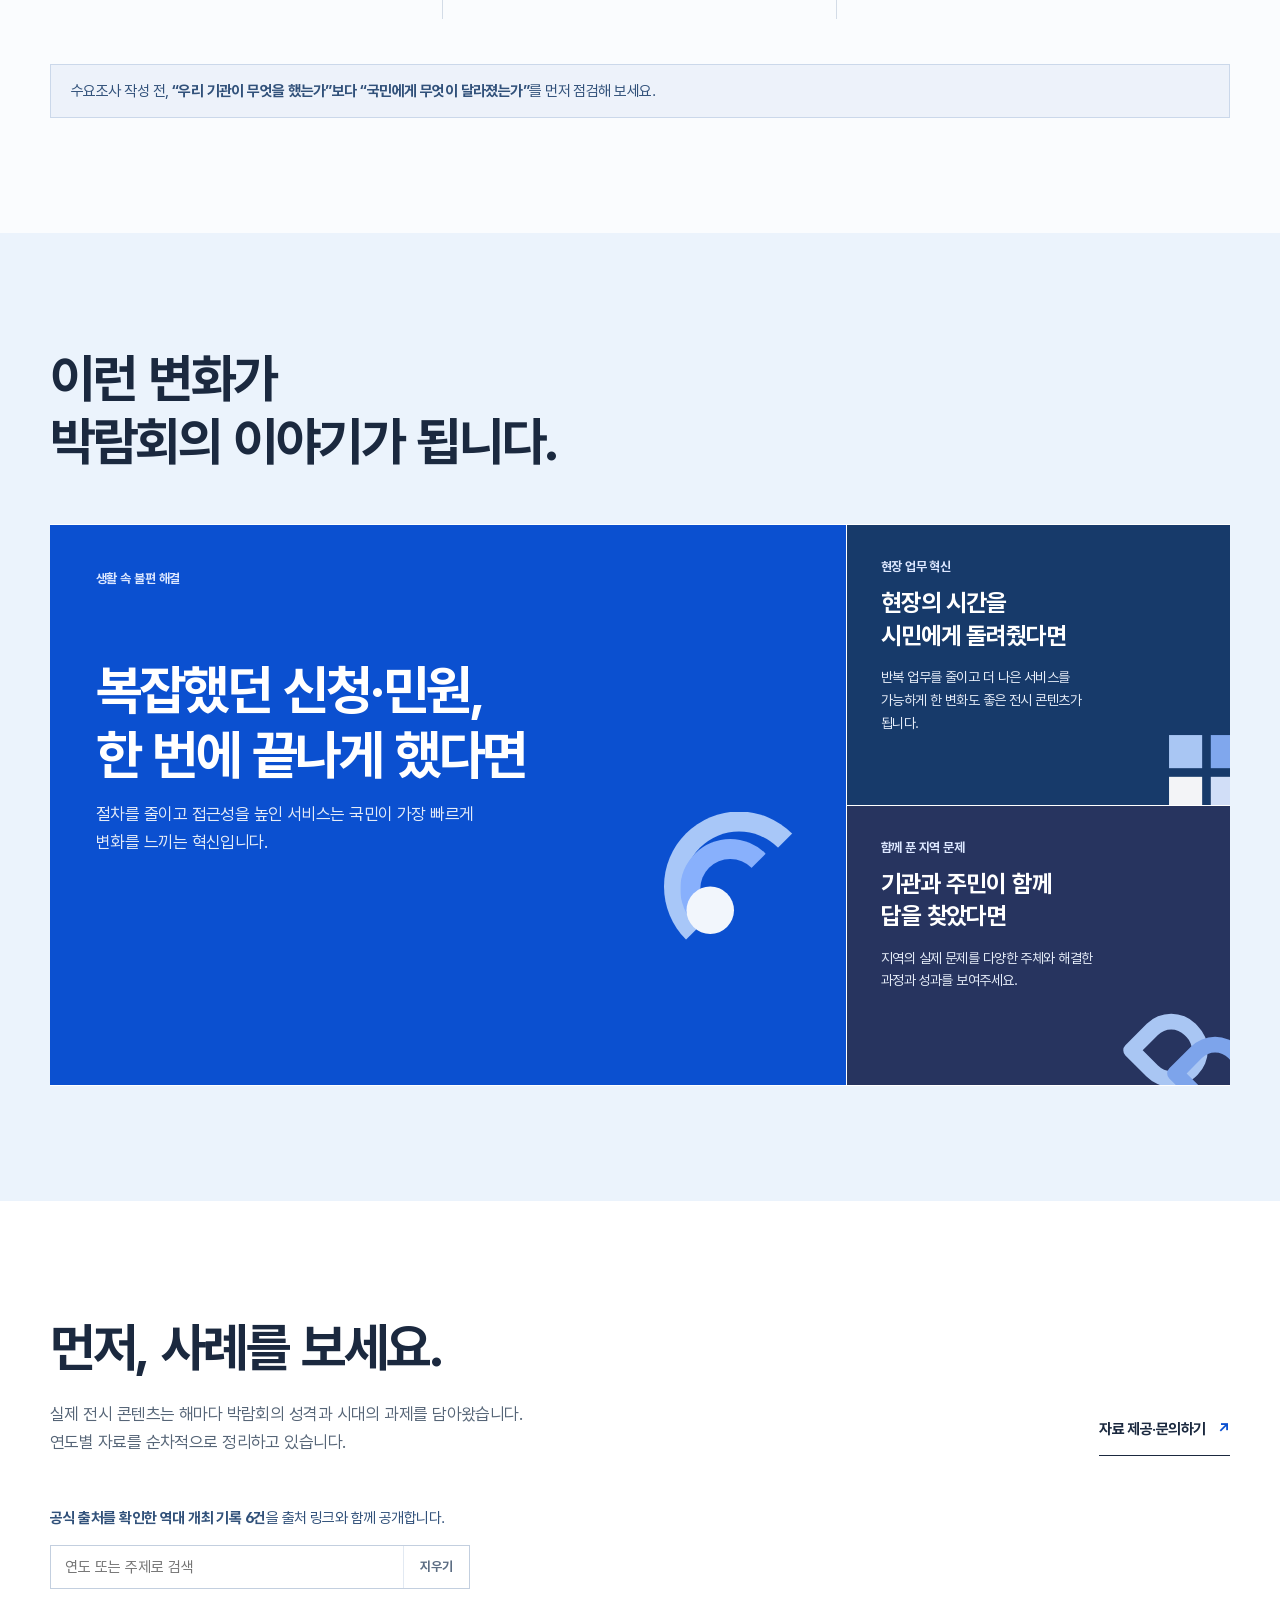
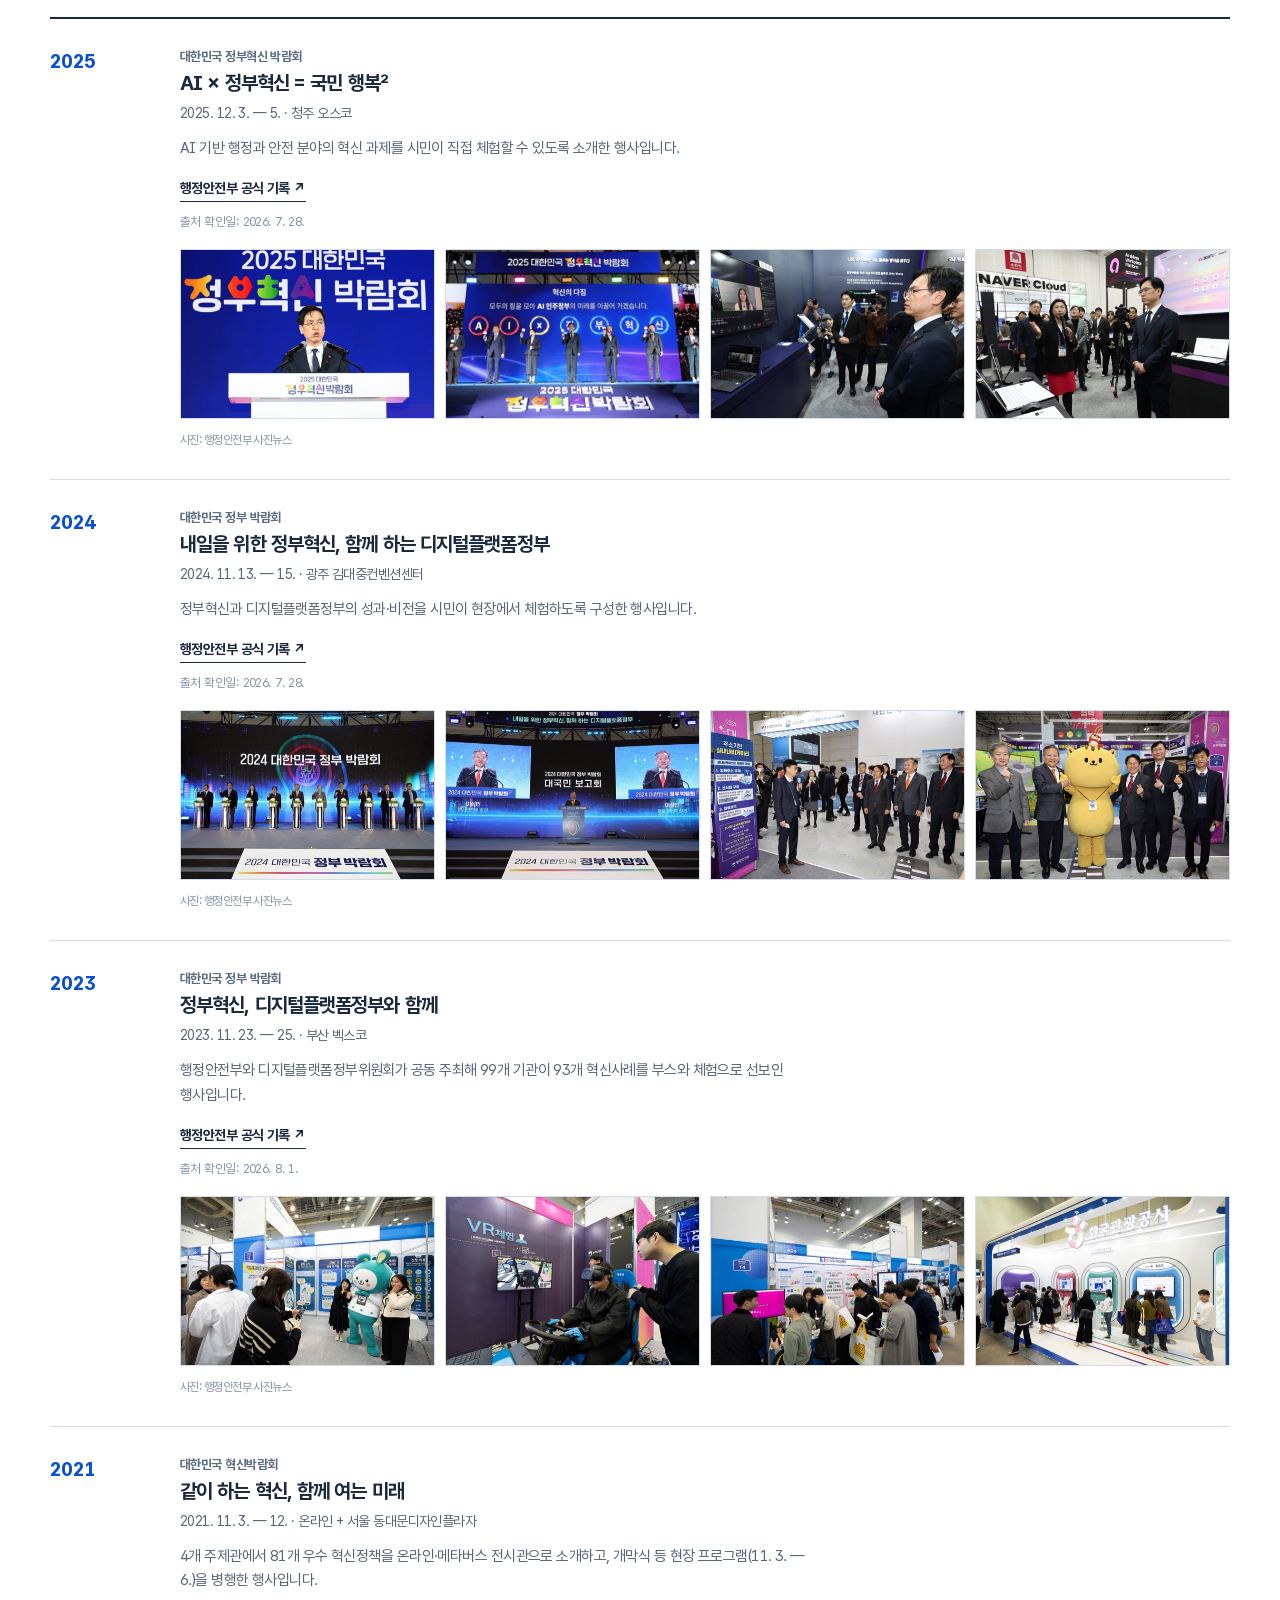
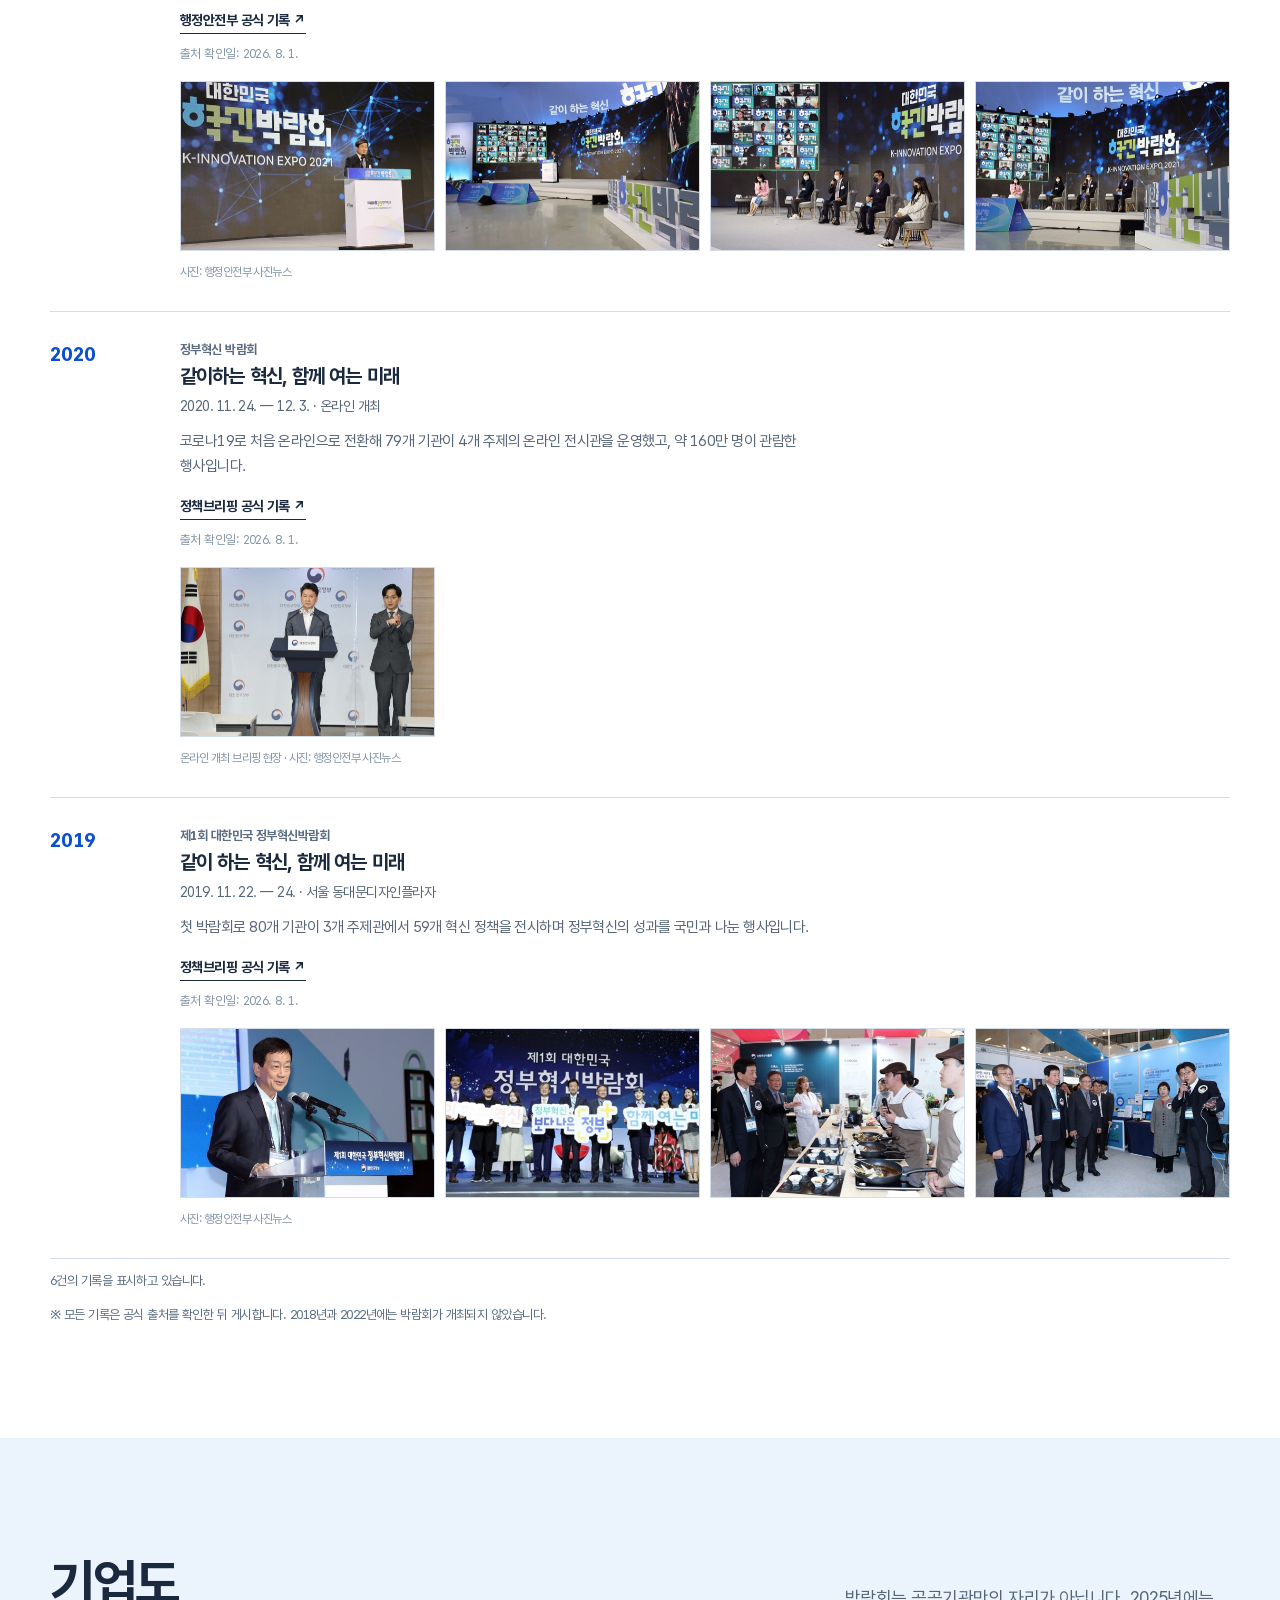
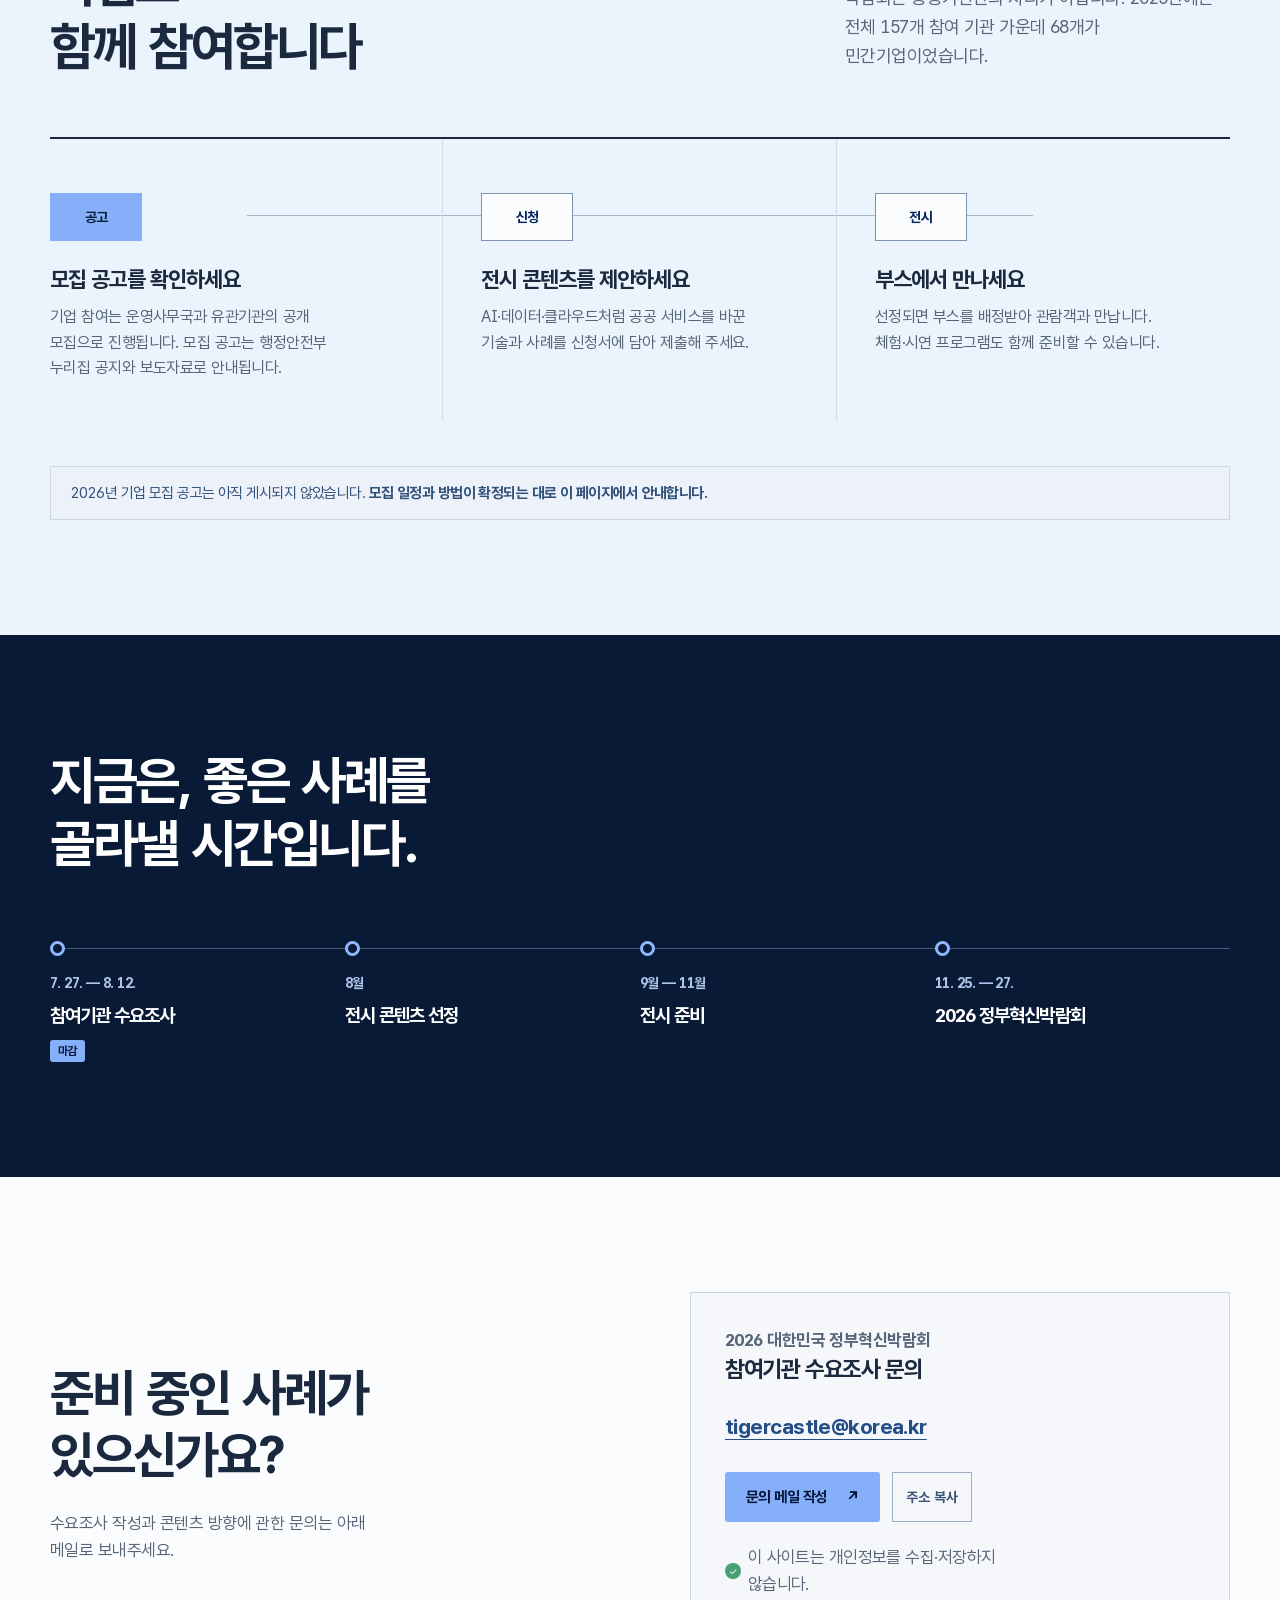
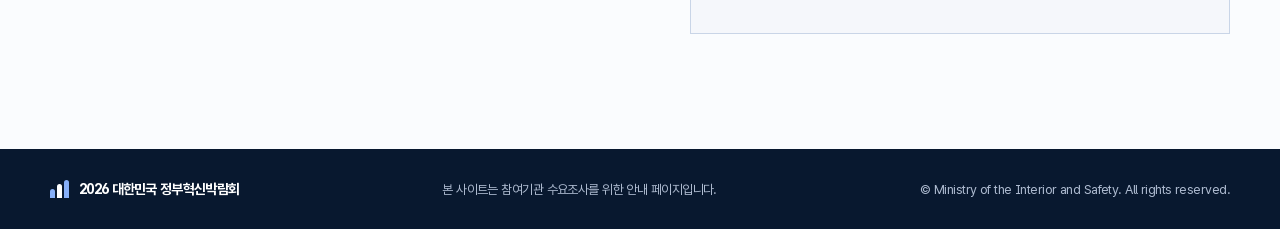
==== commit 0d1a1324: "feat: set 2026 venue to KINTEX, Goyang Confirmed by the organizing division; hero info bar updated a" ====
--- a/index.html
+++ b/index.html
@@ -74,7 +74,7 @@
         </figure>
         <div class="hero-bottom container" role="group" aria-label="행사 개요">
           <div><span>일시</span><strong>2026. 11. 25. (수) — 27. (금)</strong></div>
-          <div><span>장소</span><strong>추후 안내</strong></div>
+          <div><span>장소</span><strong>경기도 고양 킨텍스</strong></div>
           <div><span>주최</span><strong>행정안전부</strong></div>
         </div>
       </section>
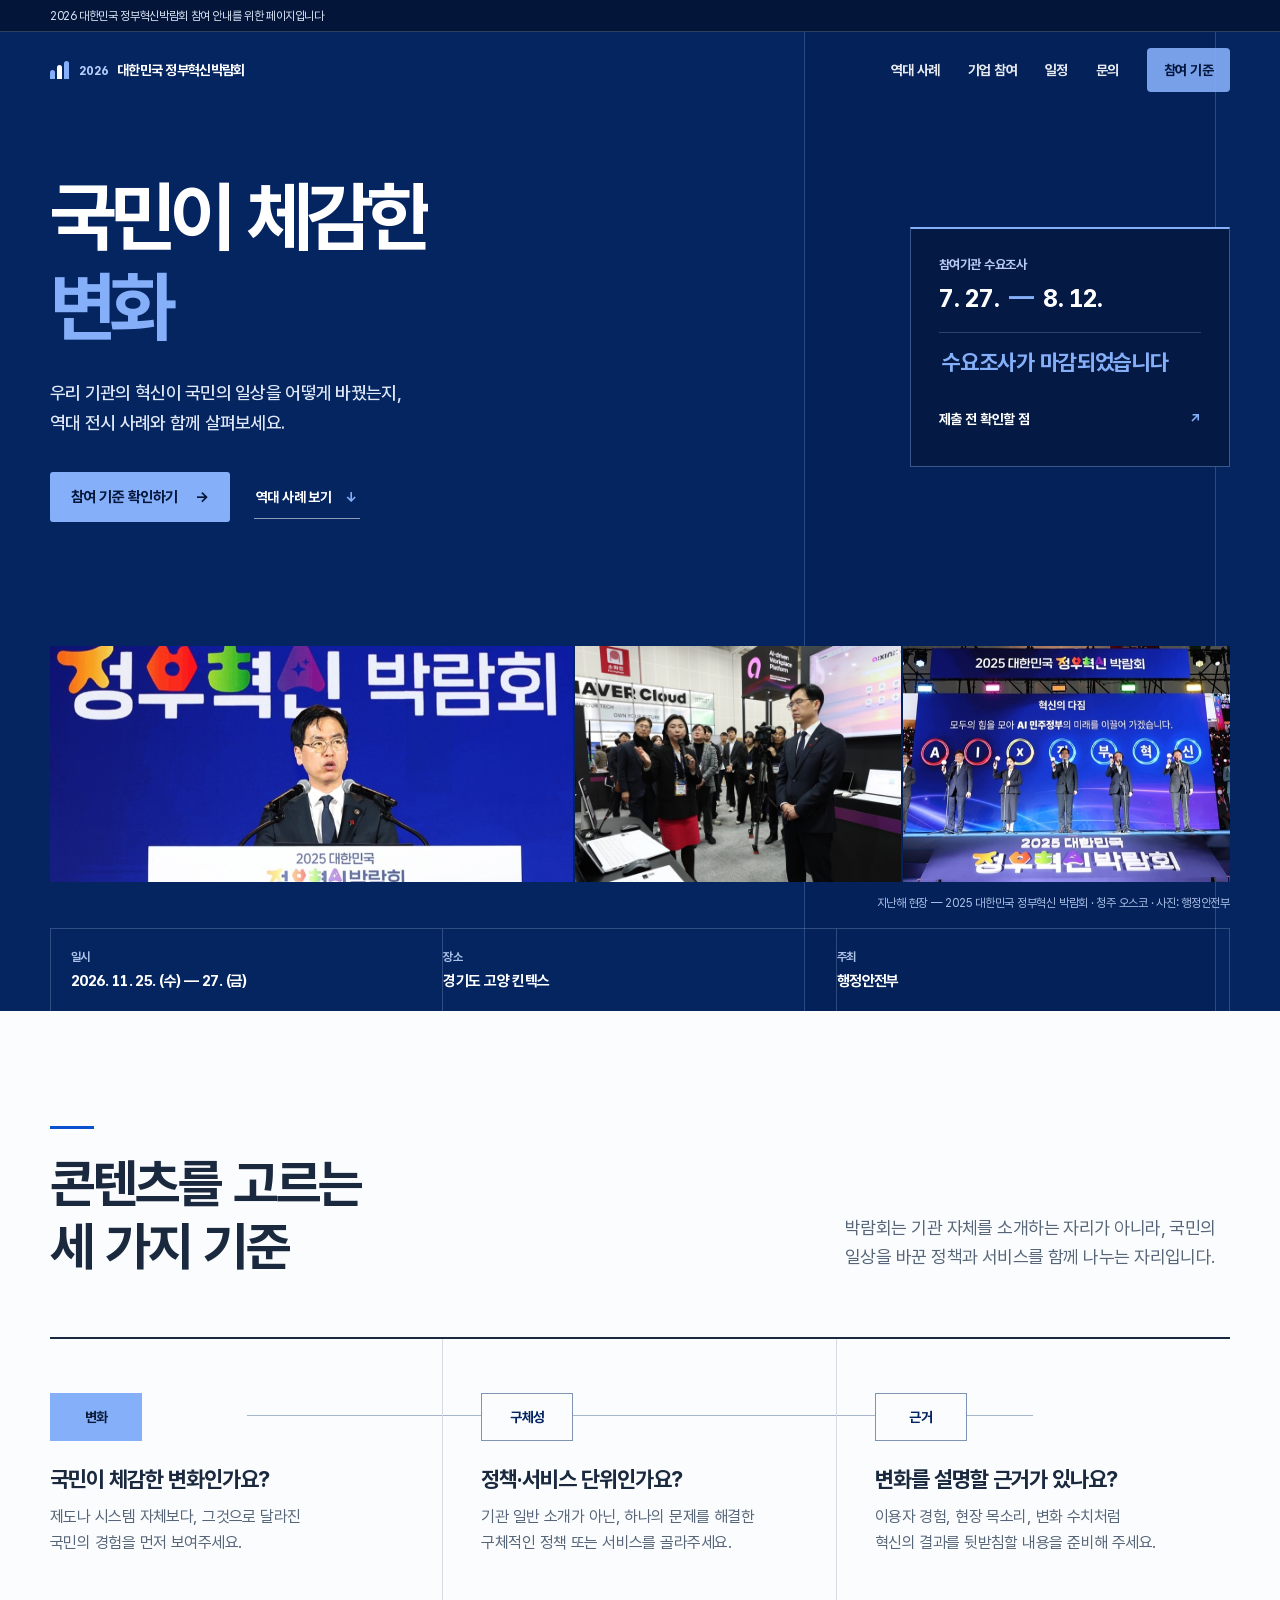
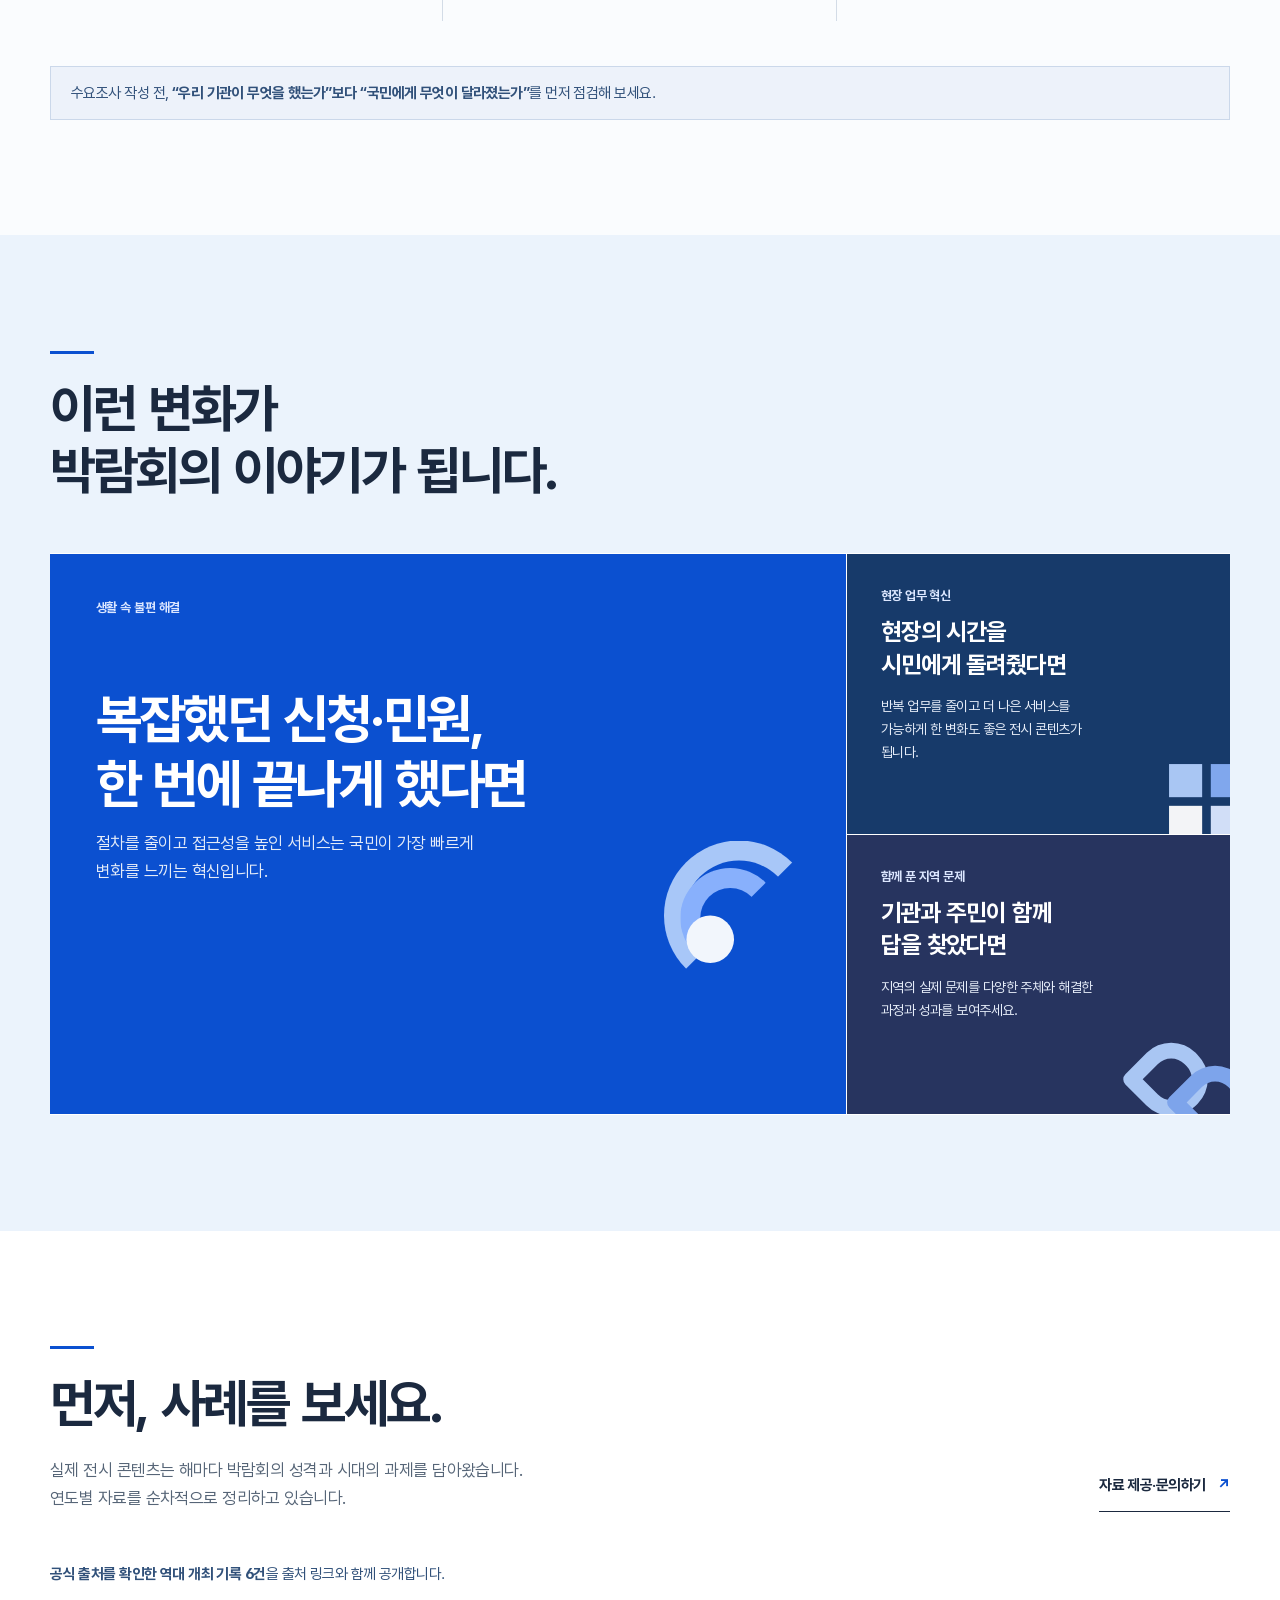
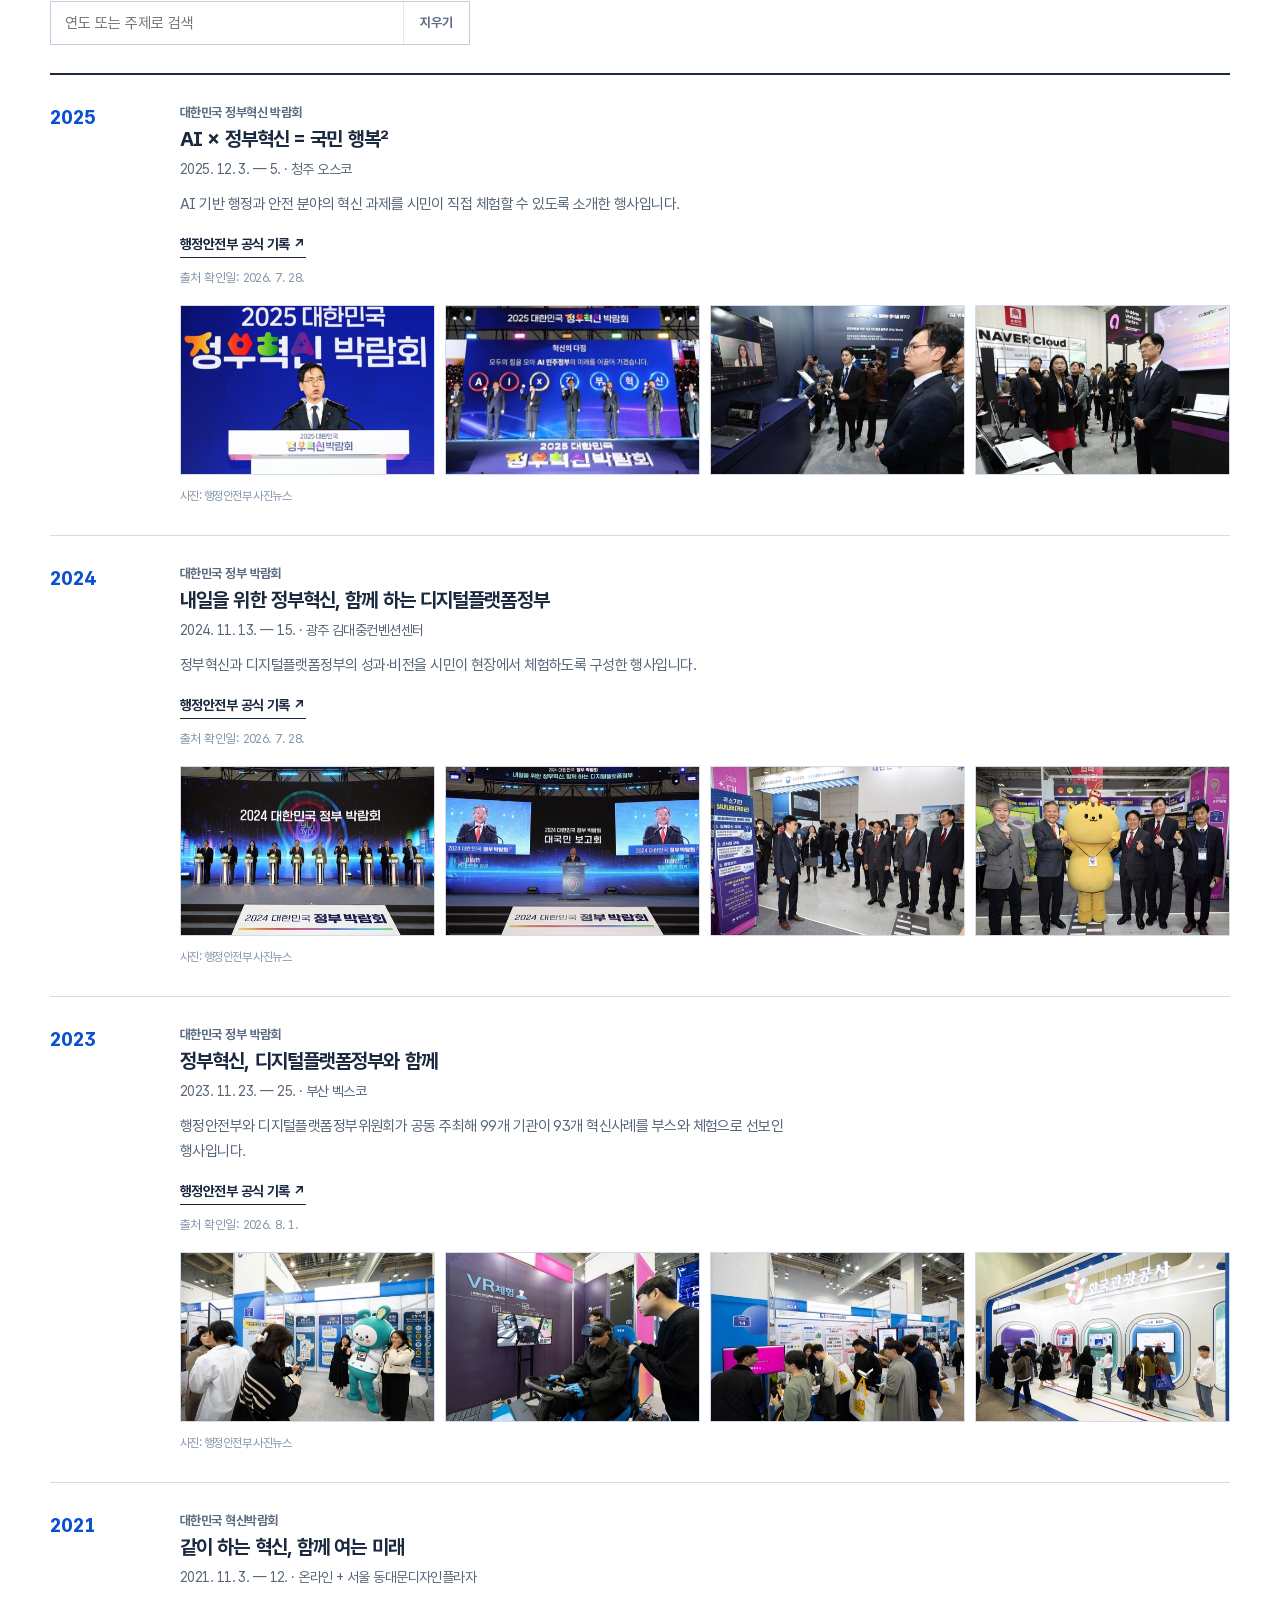
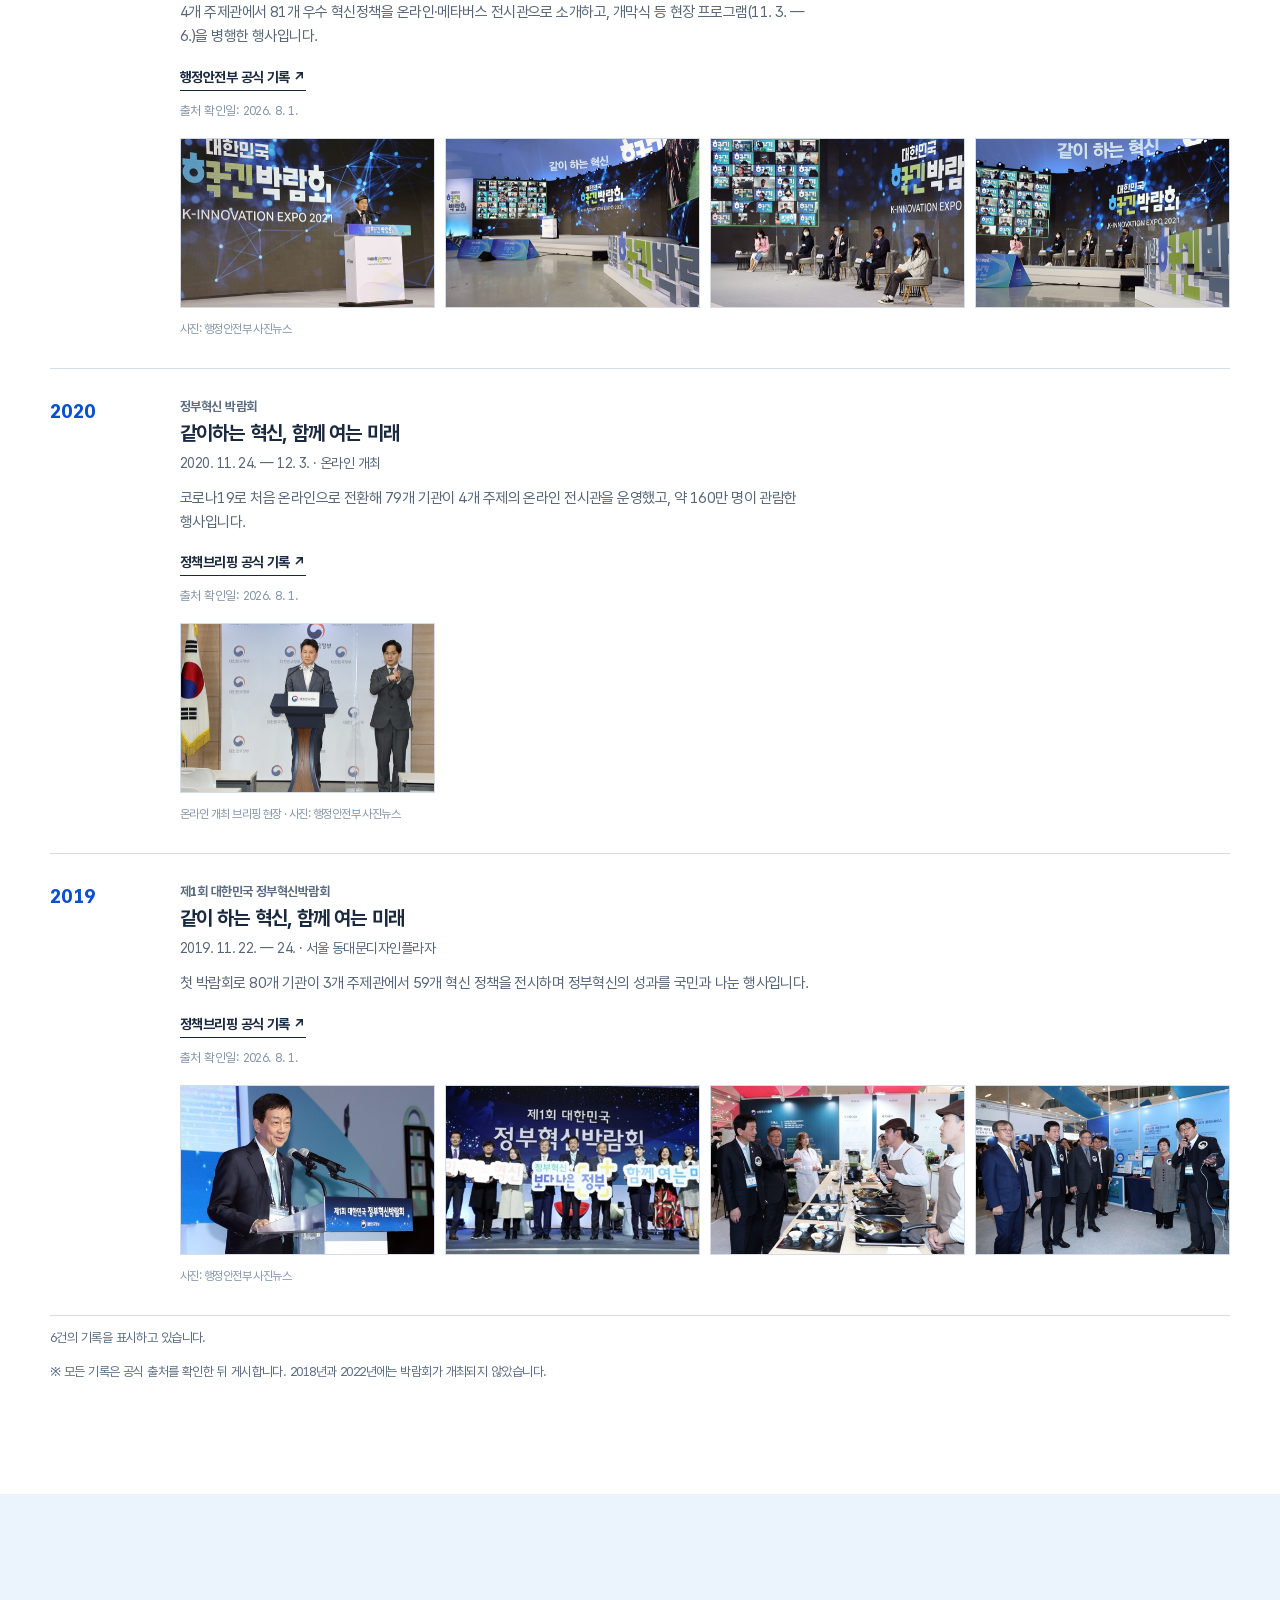
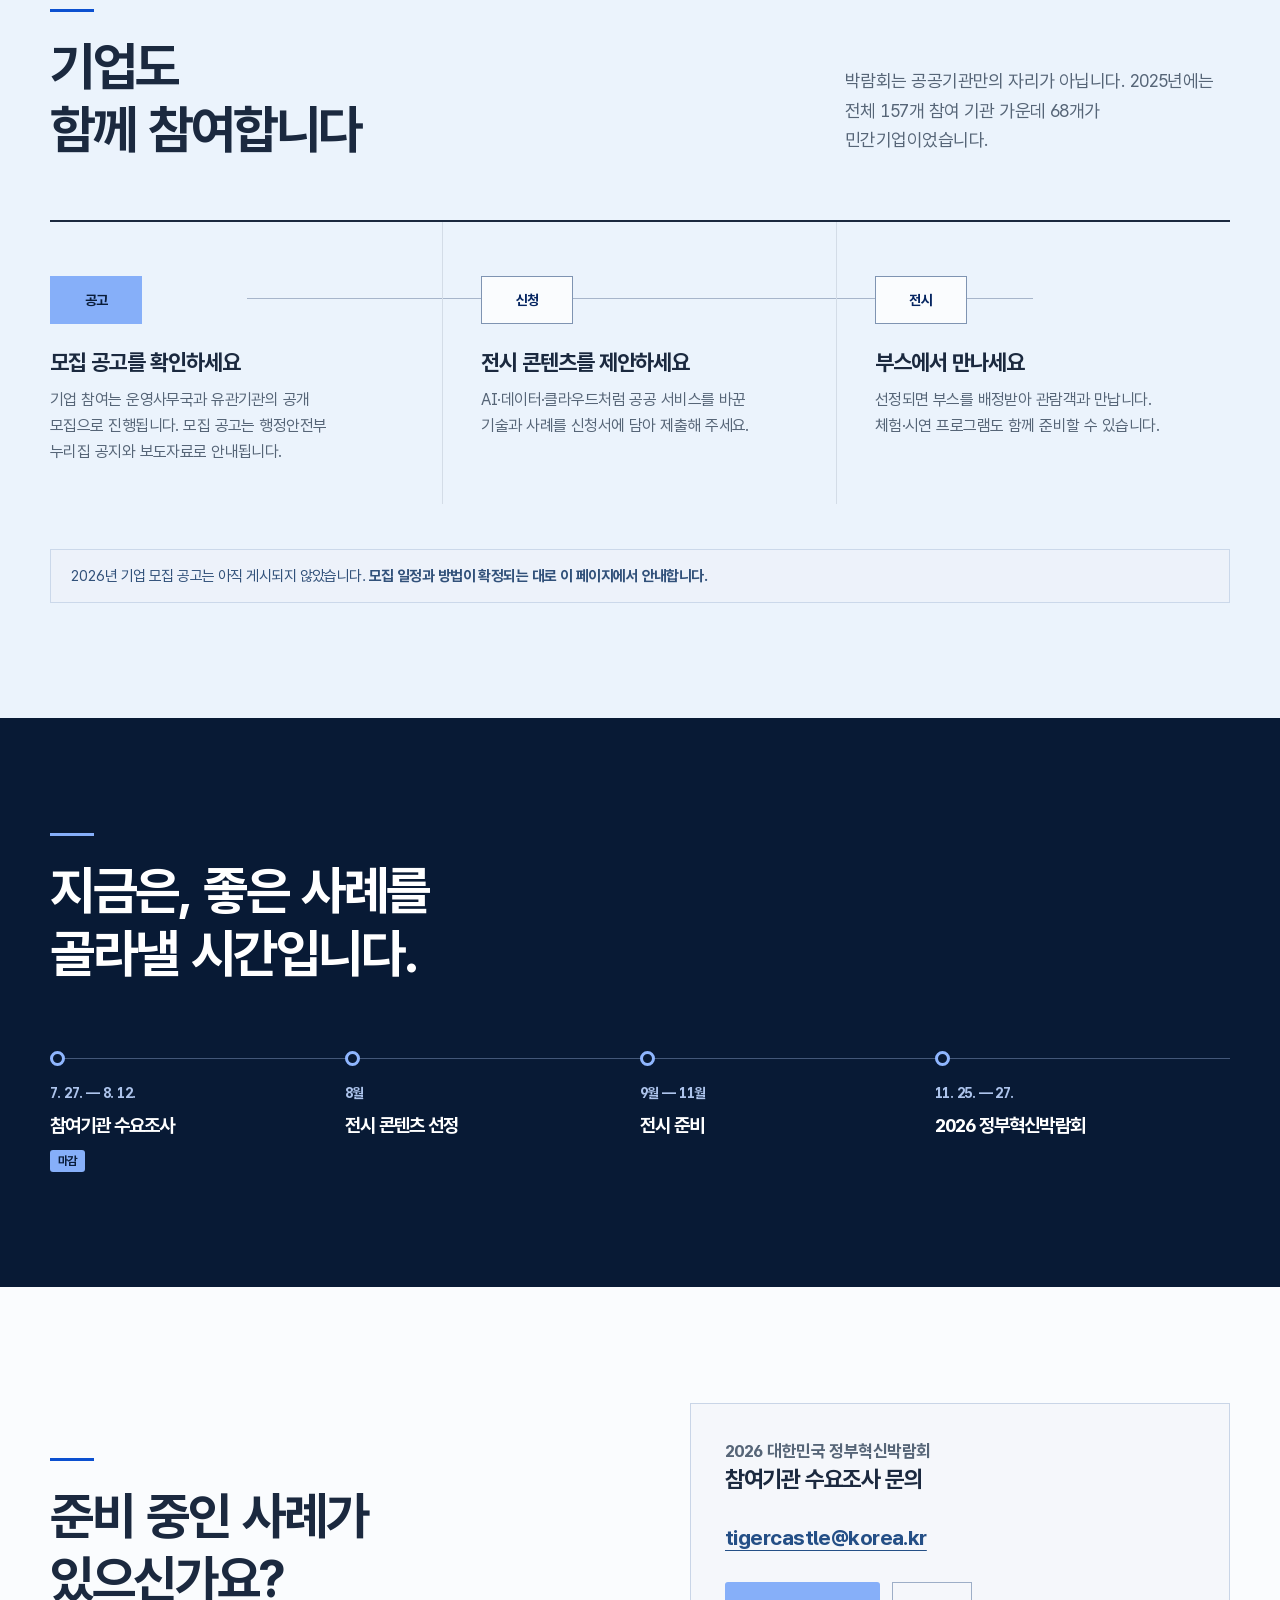
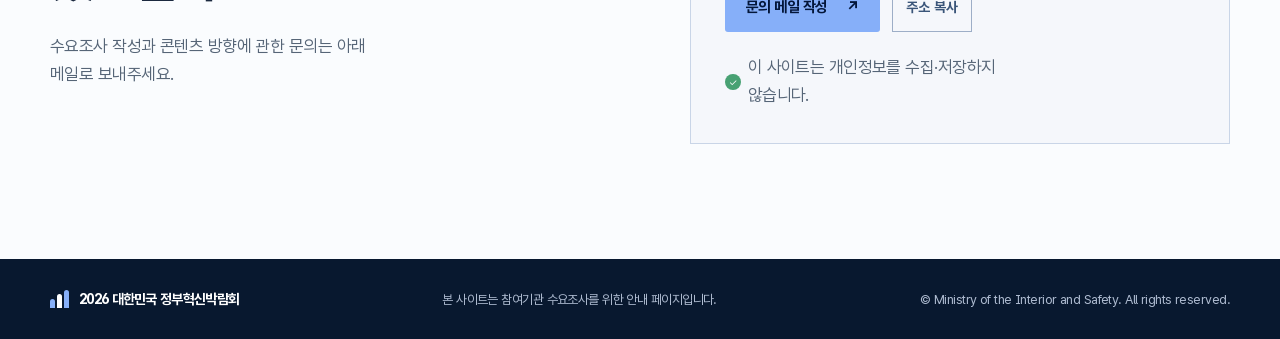
==== commit e6a66338: "style(design): refinement pass — heading overlines, asymmetric hero strip, staggered reveals Restore" ====
--- a/index.html
+++ b/index.html
@@ -17,8 +17,8 @@
     <meta name="twitter:title" content="2026 대한민국 정부혁신박람회 | 참여 안내">
     <meta name="twitter:description" content="참여기관 수요조사, 기업 참여 방법, 역대 박람회 공식 기록을 한곳에서 확인하세요.">
     <link rel="icon" href="favicon.svg" type="image/svg+xml">
-    <link rel="stylesheet" href="tokens.css?v=20260801g">
-    <link rel="stylesheet" href="styles.css?v=20260801g">
+    <link rel="stylesheet" href="tokens.css?v=20260802a">
+    <link rel="stylesheet" href="styles.css?v=20260802a">
   </head>
   <body>
     <a class="skip-link" href="#main">본문으로 바로가기</a>
--- a/styles.css
+++ b/styles.css
@@ -556,12 +556,36 @@
   .archive-photos { grid-column: 1; grid-template-columns: 1fr 1fr; }
 }
 
-/* Hero: last year's on-site photo band */
-.hero-photos { position: relative; z-index: 1; display: grid; grid-template-columns: repeat(3, 1fr); gap: 1px; margin: 0 auto; }
-.hero-photos img { display: block; width: 100%; height: auto; aspect-ratio: 3 / 2; object-fit: cover; }
-.hero-photos figcaption { grid-column: 1 / -1; padding: 12px 0 18px; color: #abc0e7; font-size: 12px; letter-spacing: -.02em; }
+/* Hero: last year's on-site photo band — asymmetric editorial strip */
+.hero-photos { position: relative; z-index: 1; display: grid; grid-template-columns: 1.6fr 1fr 1fr; gap: 2px; margin: 0 auto; }
+.hero-photos img { display: block; width: 100%; height: 236px; object-fit: cover; }
+.hero-photos figcaption { grid-column: 1 / -1; padding: 12px 0 18px; color: #abc0e7; font-size: 12px; letter-spacing: -.02em; text-align: right; }
 
 @media (max-width: 840px) {
-  .hero-photos { grid-template-columns: 1fr 1fr; }
+  .hero-photos { grid-template-columns: 1.3fr 1fr; }
+  .hero-photos img { height: 148px; }
   .hero-photos img:nth-of-type(3) { display: none; }
-}
+  .hero-photos figcaption { text-align: left; }
+}
+
+
+/* Design refinement pass (2026-08-02) */
+.section-heading h2::before,
+.schedule-intro h2::before,
+.contact .title-lockup h2::before { content: ""; display: block; width: 44px; height: 3px; margin-bottom: 24px; background: var(--blue); }
+.section-dark h2::before { background: var(--sky); }
+
+.section-heading h2, .schedule-intro h2, .contact .title-lockup h2,
+.fit-list h3, .example-card h3, .archive-content h3 { text-wrap: balance; }
+
+.fit-list li:nth-child(2), .example-card:nth-child(2) { transition-delay: .09s; }
+.fit-list li:nth-child(3), .example-card:nth-child(3) { transition-delay: .18s; }
+
+.deadline-card { border-top: 2px solid var(--sky); }
+
+.archive-photos img { transition: filter var(--duration-standard) ease; }
+.archive-photos img:hover { filter: brightness(1.07); }
+
+@media (prefers-reduced-motion: reduce) {
+  .fit-list li, .example-card { transition-delay: 0s; }
+}
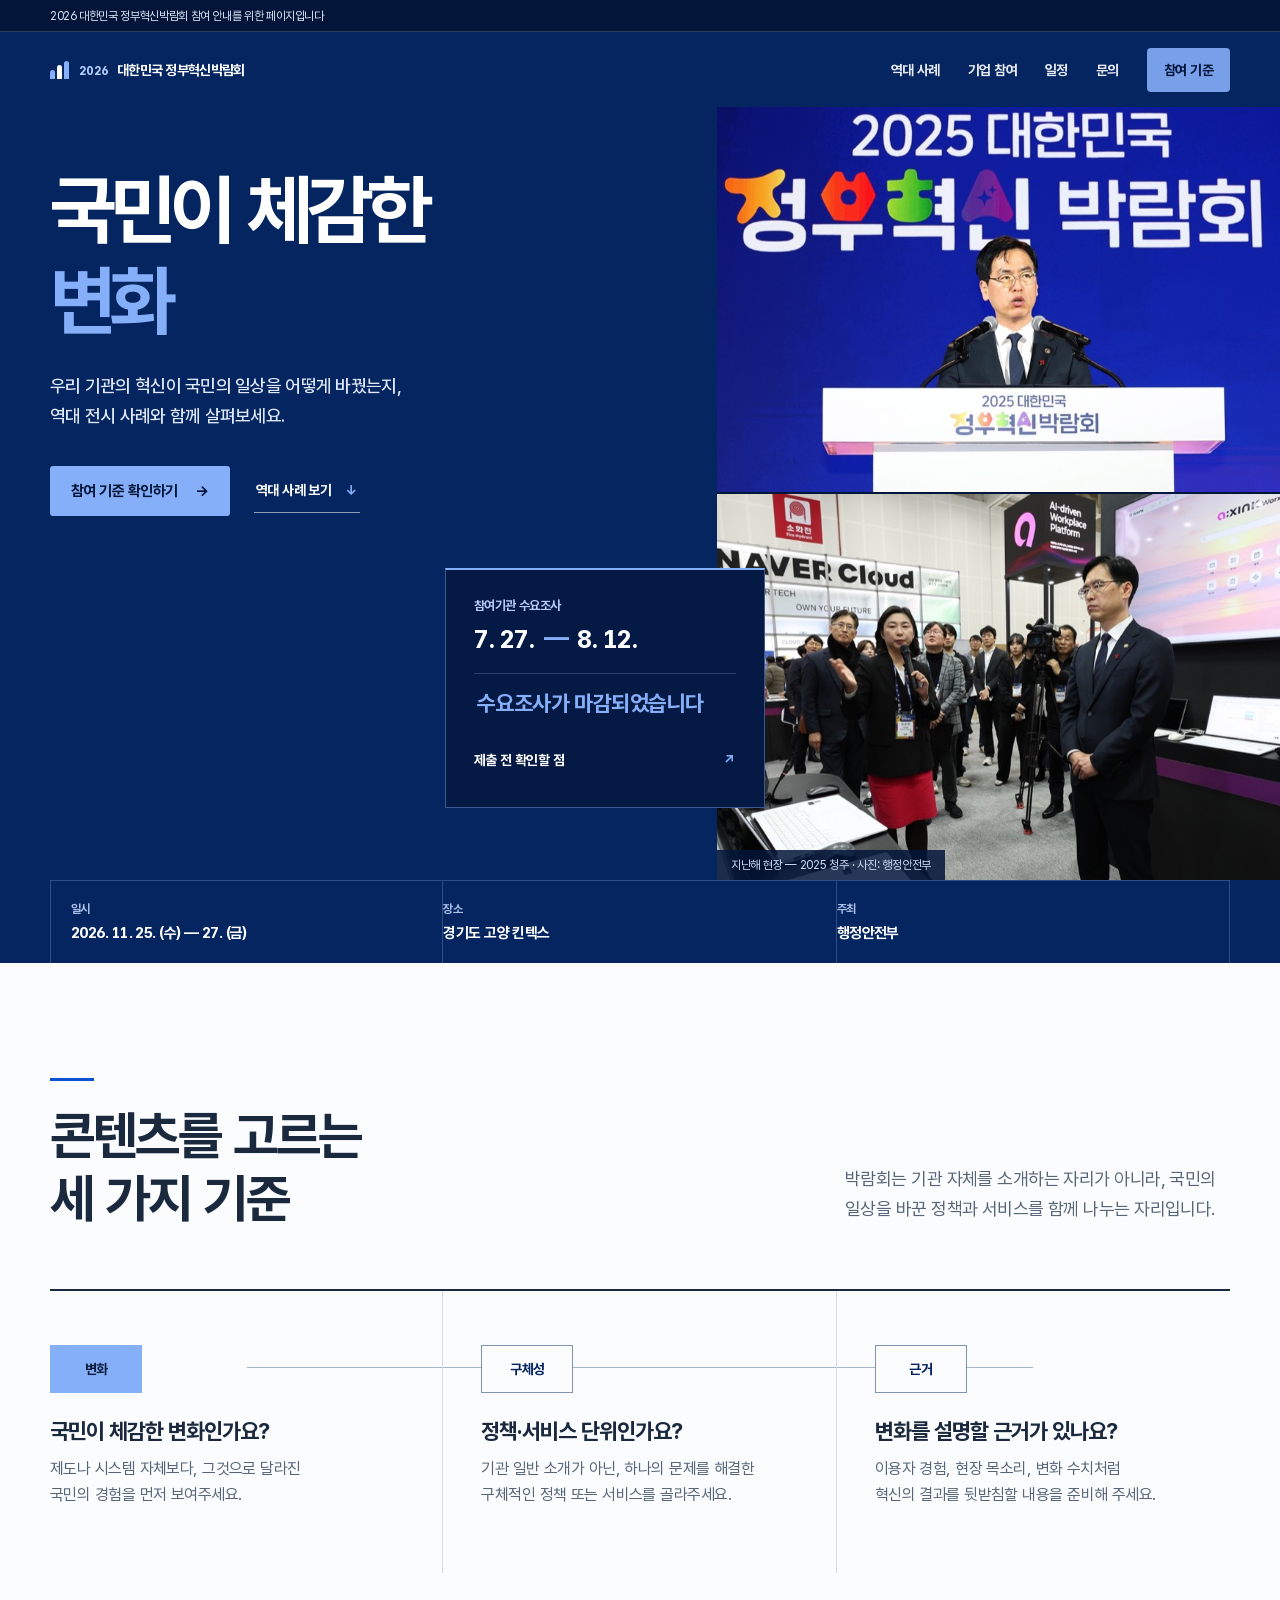
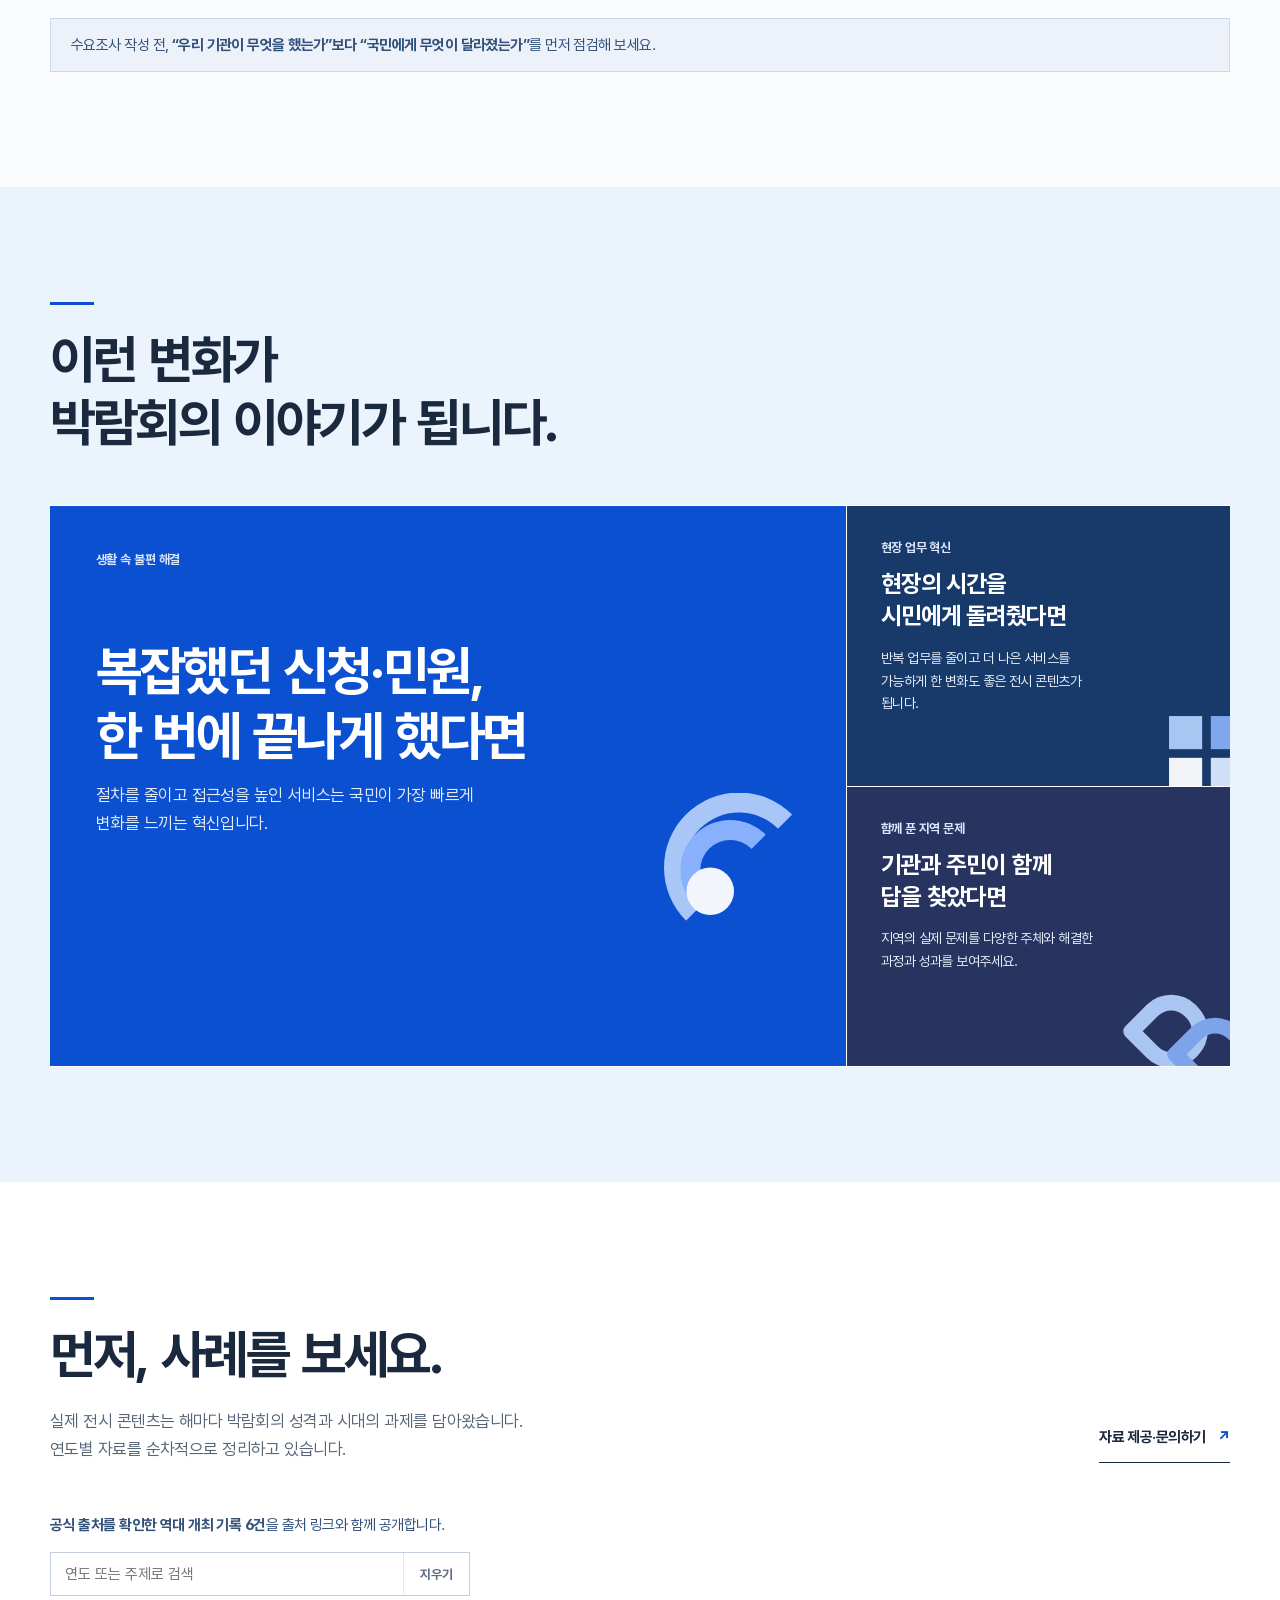
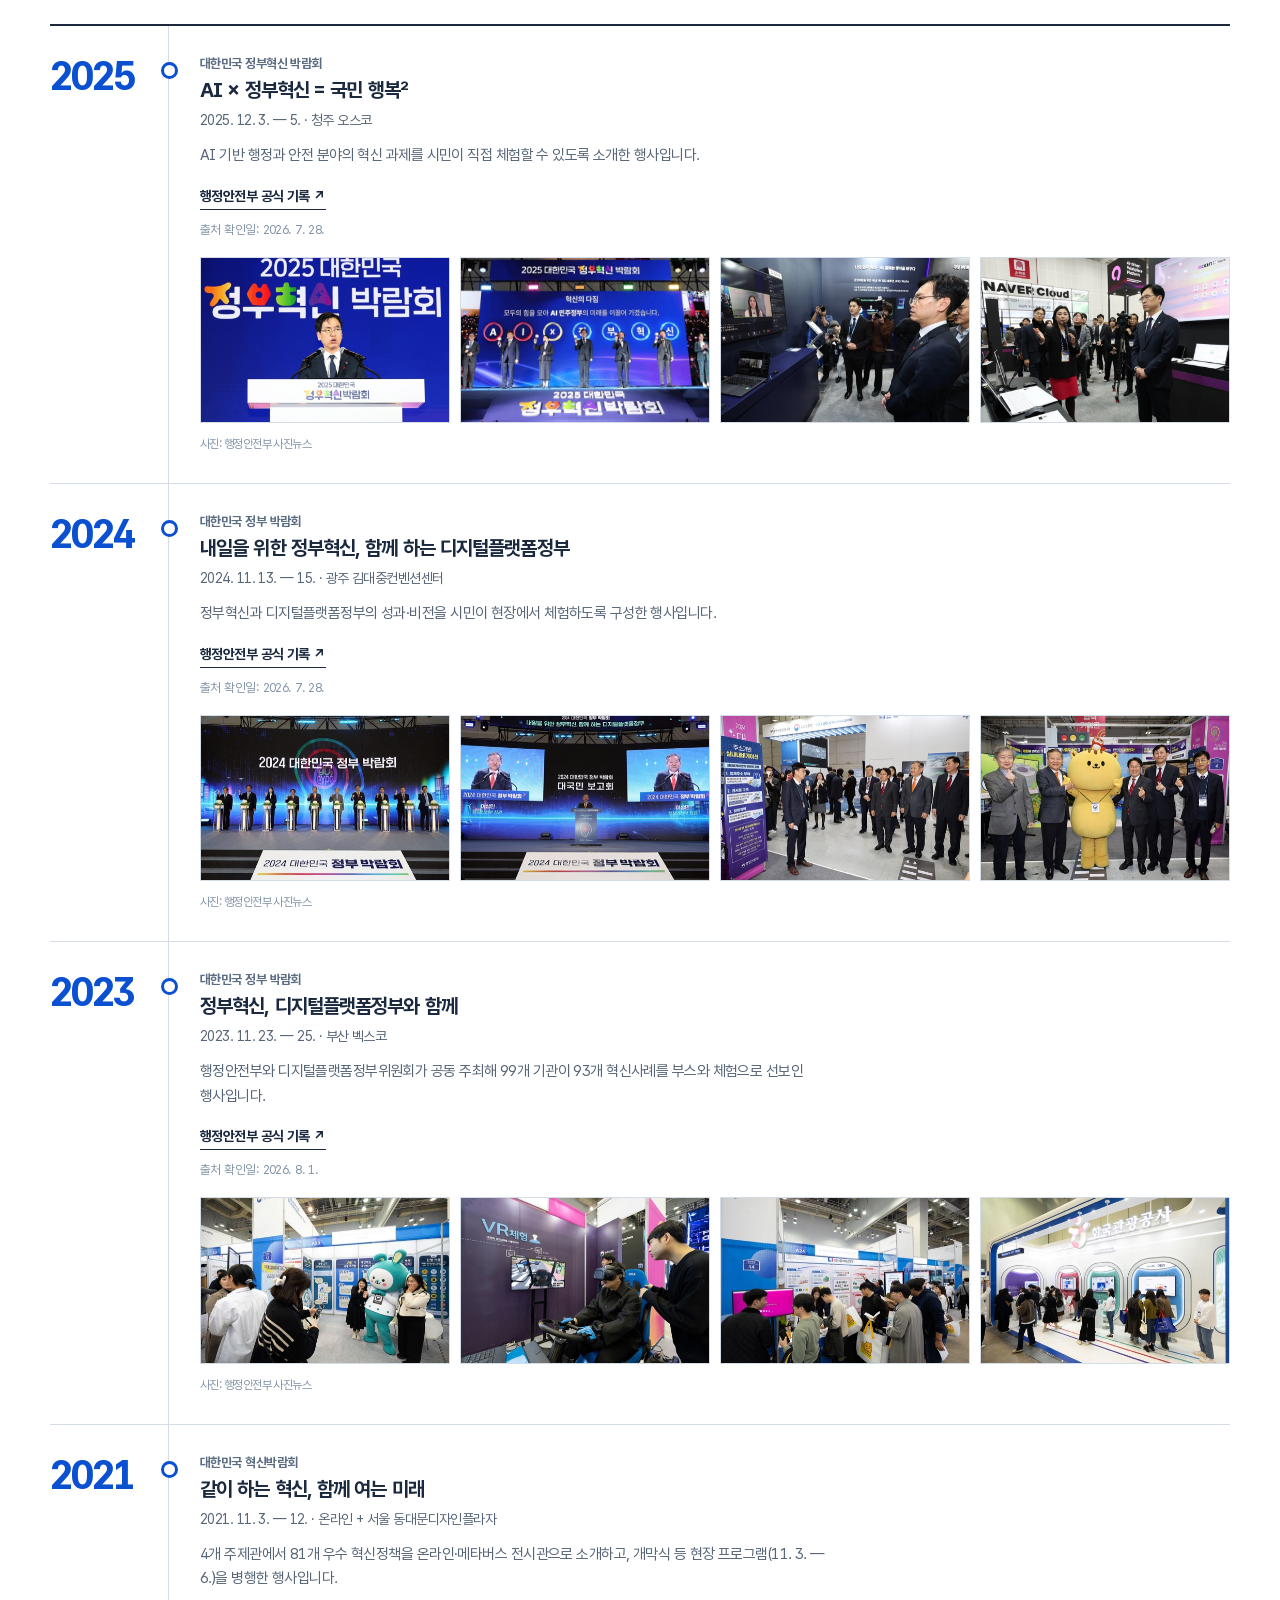
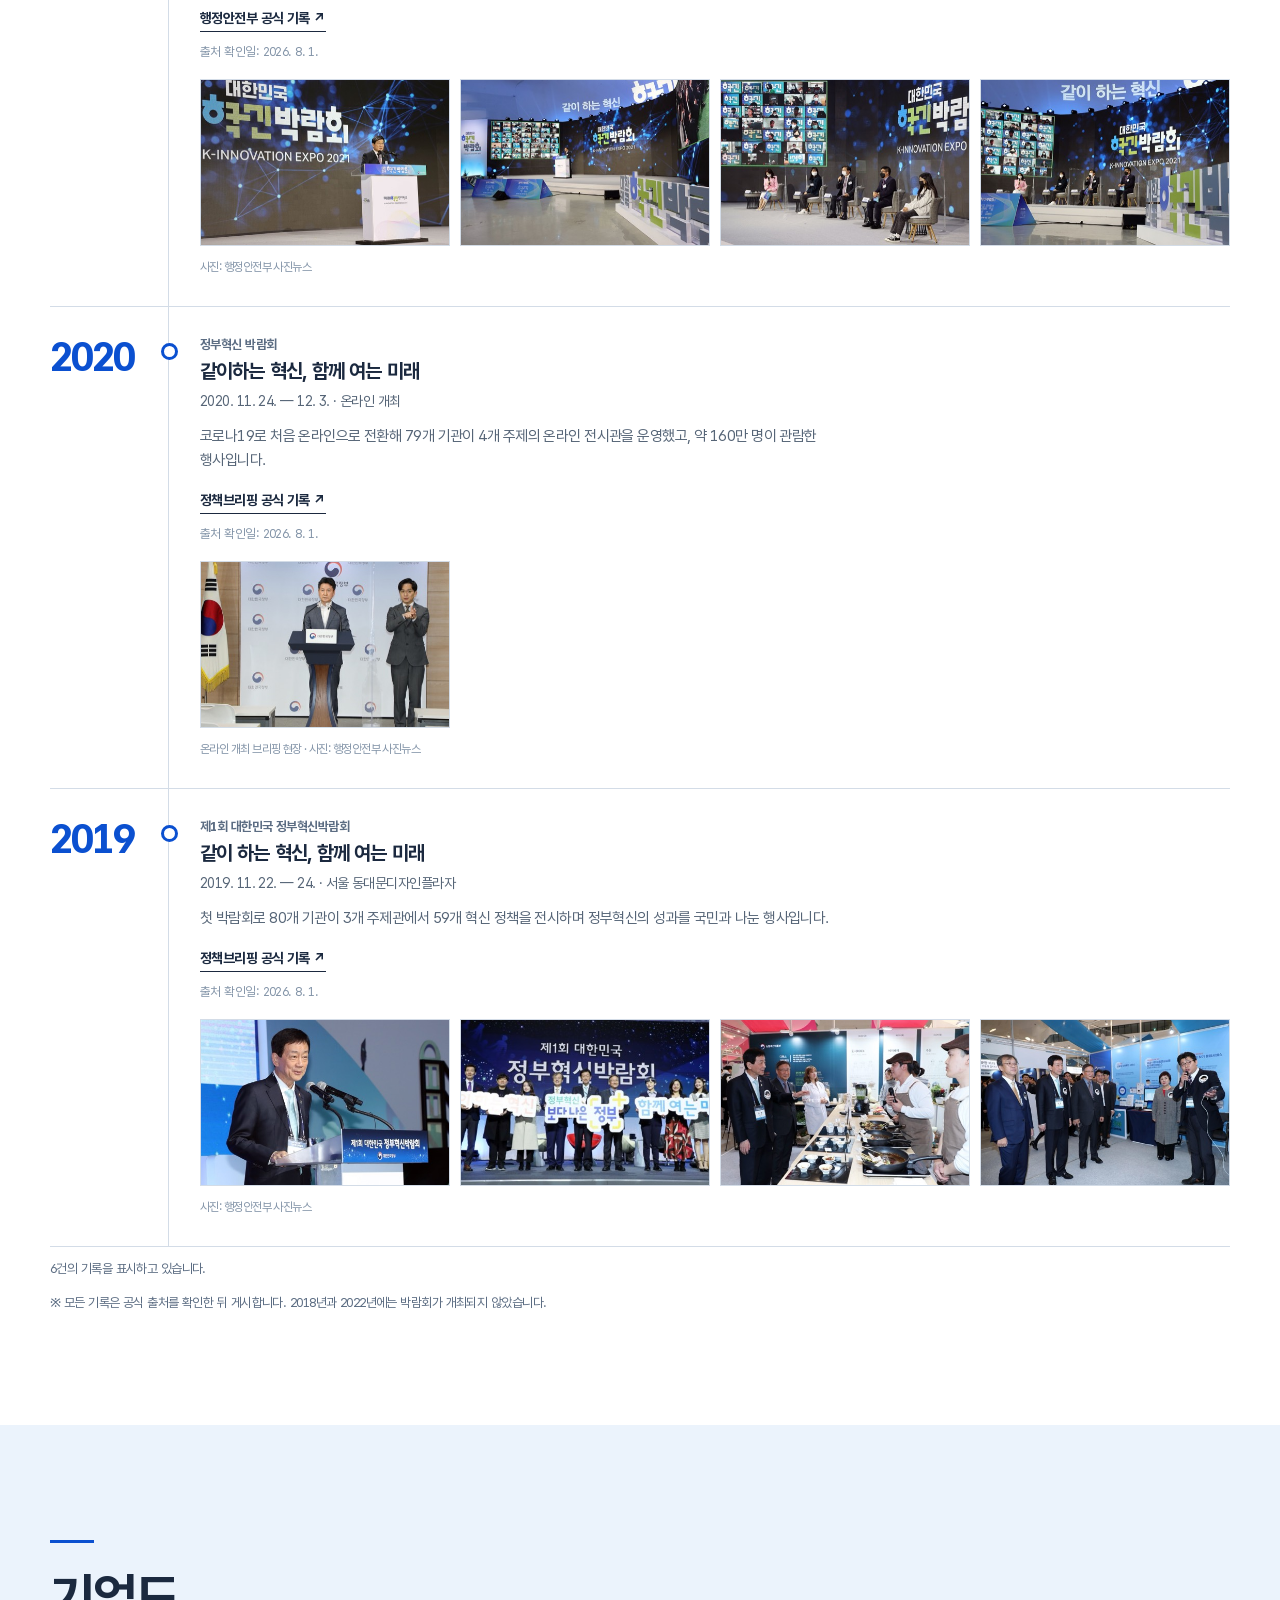
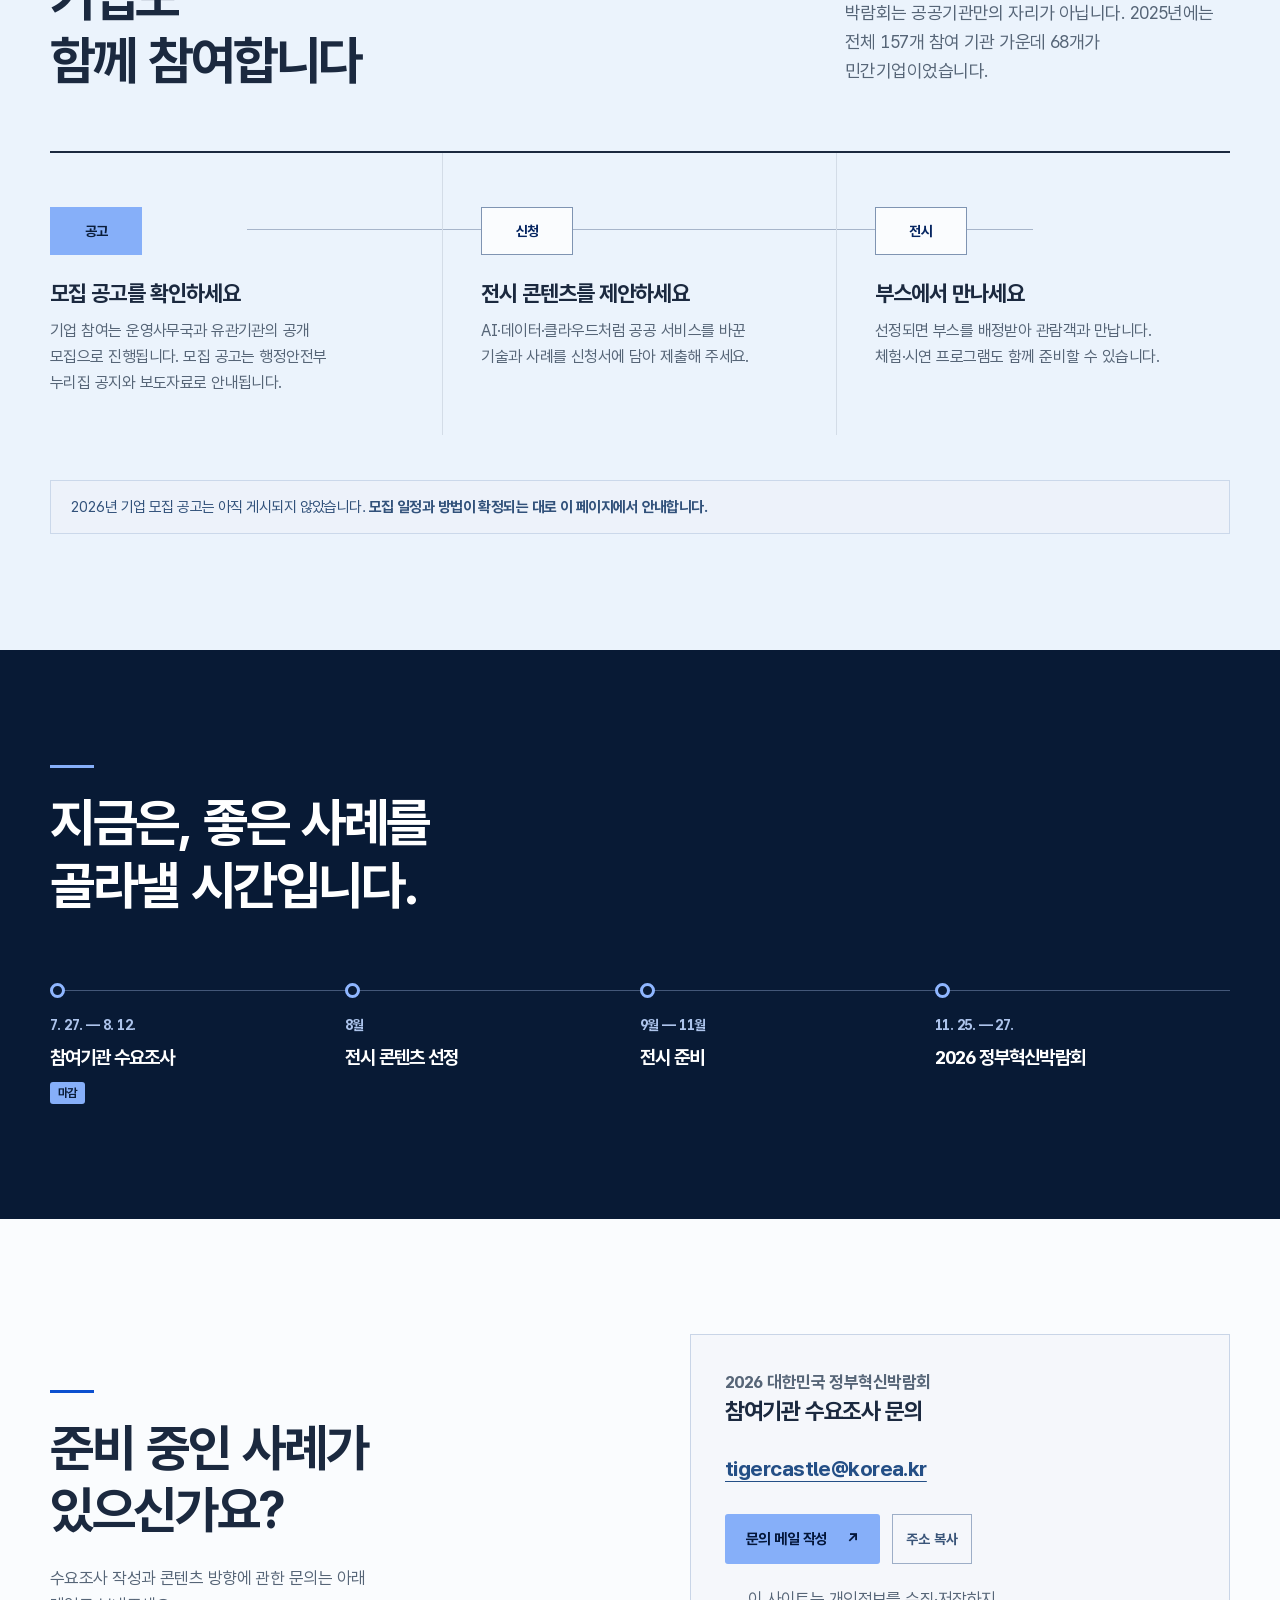
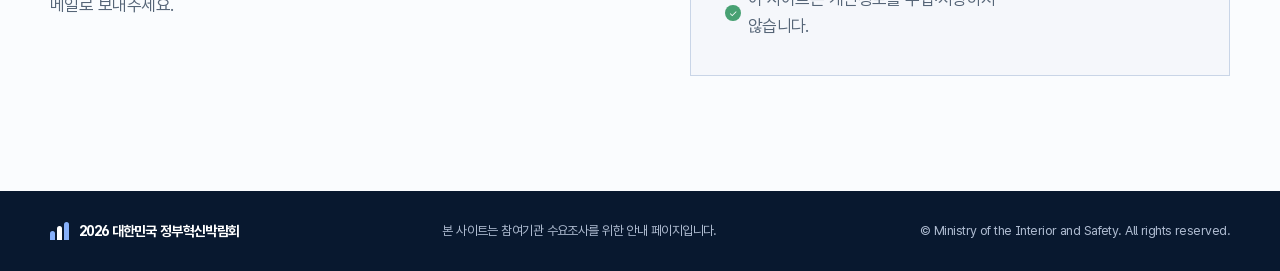
==== commit 3683b964: "style(design): bold pass — split hero with full-height photo column, archive timeline spine Hero bec" ====
--- a/index.html
+++ b/index.html
@@ -17,8 +17,8 @@
     <meta name="twitter:title" content="2026 대한민국 정부혁신박람회 | 참여 안내">
     <meta name="twitter:description" content="참여기관 수요조사, 기업 참여 방법, 역대 박람회 공식 기록을 한곳에서 확인하세요.">
     <link rel="icon" href="favicon.svg" type="image/svg+xml">
-    <link rel="stylesheet" href="tokens.css?v=20260802a">
-    <link rel="stylesheet" href="styles.css?v=20260802a">
+    <link rel="stylesheet" href="tokens.css?v=20260802b">
+    <link rel="stylesheet" href="styles.css?v=20260802b">
   </head>
   <body>
     <a class="skip-link" href="#main">본문으로 바로가기</a>
@@ -48,8 +48,7 @@
 
     <main id="main">
       <section class="hero" id="top" aria-labelledby="hero-title">
-        <div class="hero-grid" aria-hidden="true"></div>
-        <div class="container hero-inner">
+        <div class="hero-inner">
           <div class="hero-copy">
             <h1 id="hero-title"><span>국민이 체감한</span><em>변화</em></h1>
             <p class="hero-description">우리 기관의 혁신이 국민의 일상을 어떻게 바꿨는지,<br class="desktop-only"> 역대 전시 사례와 함께 살펴보세요.</p>
@@ -66,11 +65,10 @@
             <a href="#guide">제출 전 확인할 점 <span aria-hidden="true">↗</span></a>
           </aside>
         </div>
-        <figure class="hero-photos container">
-          <img src="photos/expo-2025-1.jpg" width="800" height="547" alt="2025 대한민국 정부혁신 박람회 개막식 연단" loading="lazy" decoding="async">
-          <img src="photos/expo-2025-4.jpg" width="800" height="525" alt="기업 부스를 참관하는 참석자들" loading="lazy" decoding="async">
-          <img src="photos/expo-2025-2.jpg" width="800" height="404" alt="AI×정부혁신 개막 세레모니 무대" loading="lazy" decoding="async">
-          <figcaption>지난해 현장 — 2025 대한민국 정부혁신 박람회 · 청주 오스코 · 사진: 행정안전부</figcaption>
+        <figure class="hero-media">
+          <img src="photos/expo-2025-1.jpg" width="800" height="547" alt="2025 대한민국 정부혁신 박람회 개막식 연단" decoding="async" fetchpriority="high">
+          <img src="photos/expo-2025-4.jpg" width="800" height="525" alt="기업 부스를 참관하는 참석자들" decoding="async">
+          <figcaption>지난해 현장 — 2025 청주 · 사진: 행정안전부</figcaption>
         </figure>
         <div class="hero-bottom container" role="group" aria-label="행사 개요">
           <div><span>일시</span><strong>2026. 11. 25. (수) — 27. (금)</strong></div>
--- a/styles.css
+++ b/styles.css
@@ -589,3 +589,39 @@
 @media (prefers-reduced-motion: reduce) {
   .fit-list li, .example-card { transition-delay: 0s; }
 }
+
+/* Bold pass (2026-08-02): split hero — full-height photo column */
+.hero { display: grid; grid-template-columns: minmax(0, 1fr) min(44vw, 640px); min-height: 730px; }
+.hero::after { content: none; }
+.hero-inner { position: relative; z-index: 2; display: block; width: auto; min-height: 0; padding: 165px 56px 72px max(24px, calc((100vw - 1180px) / 2)); }
+.hero-copy { max-width: 560px; }
+.hero .deadline-card { margin: 52px 0 0; }
+.hero-media { position: relative; grid-column: 2; display: flex; flex-direction: column; gap: 2px; margin: 107px 0 0; background: #03163a; }
+.hero-media img { flex: 1 1 0; min-height: 0; width: 100%; object-fit: cover; display: block; }
+.hero-media figcaption { position: absolute; left: 0; bottom: 0; padding: 8px 14px; background: #03163ad9; color: #cfdcf5; font-size: 12px; letter-spacing: -.02em; }
+.hero-bottom { grid-column: 1 / -1; }
+
+@media (min-width: 1181px) {
+  .hero .deadline-card { position: relative; z-index: 3; margin-left: auto; margin-right: -104px; }
+}
+
+@media (max-width: 840px) {
+  .hero { display: block; min-height: 0; }
+  .hero-inner { padding: 130px 24px 40px; }
+  .hero .deadline-card { width: 100%; margin: 34px 0 0; }
+  .hero-media { display: grid; grid-template-columns: 1.3fr 1fr; gap: 2px; margin: 0; }
+  .hero-media img { height: 150px; }
+  .hero-media figcaption { position: static; grid-column: 1 / -1; padding: 10px 24px 14px; background: none; color: #abc0e7; }
+}
+
+/* Bold pass: archive as a timeline spine */
+.archive-record article { grid-template-columns: 150px 1fr; position: relative; }
+.archive-record article::before { content: ""; position: absolute; top: 0; bottom: 0; left: 118px; width: 1px; background: var(--line); }
+.archive-record article::after { content: ""; position: absolute; top: 36px; left: 111px; width: 11px; height: 11px; border: 3px solid var(--blue); border-radius: 50%; background: #fff; }
+.archive-year { font-size: 40px; font-weight: 750; line-height: 1; letter-spacing: -.05em; }
+.archive-record:hover article::after { background: var(--blue); }
+
+@media (max-width: 840px) {
+  .archive-record article::before, .archive-record article::after { content: none; }
+  .archive-year { font-size: 28px; }
+}
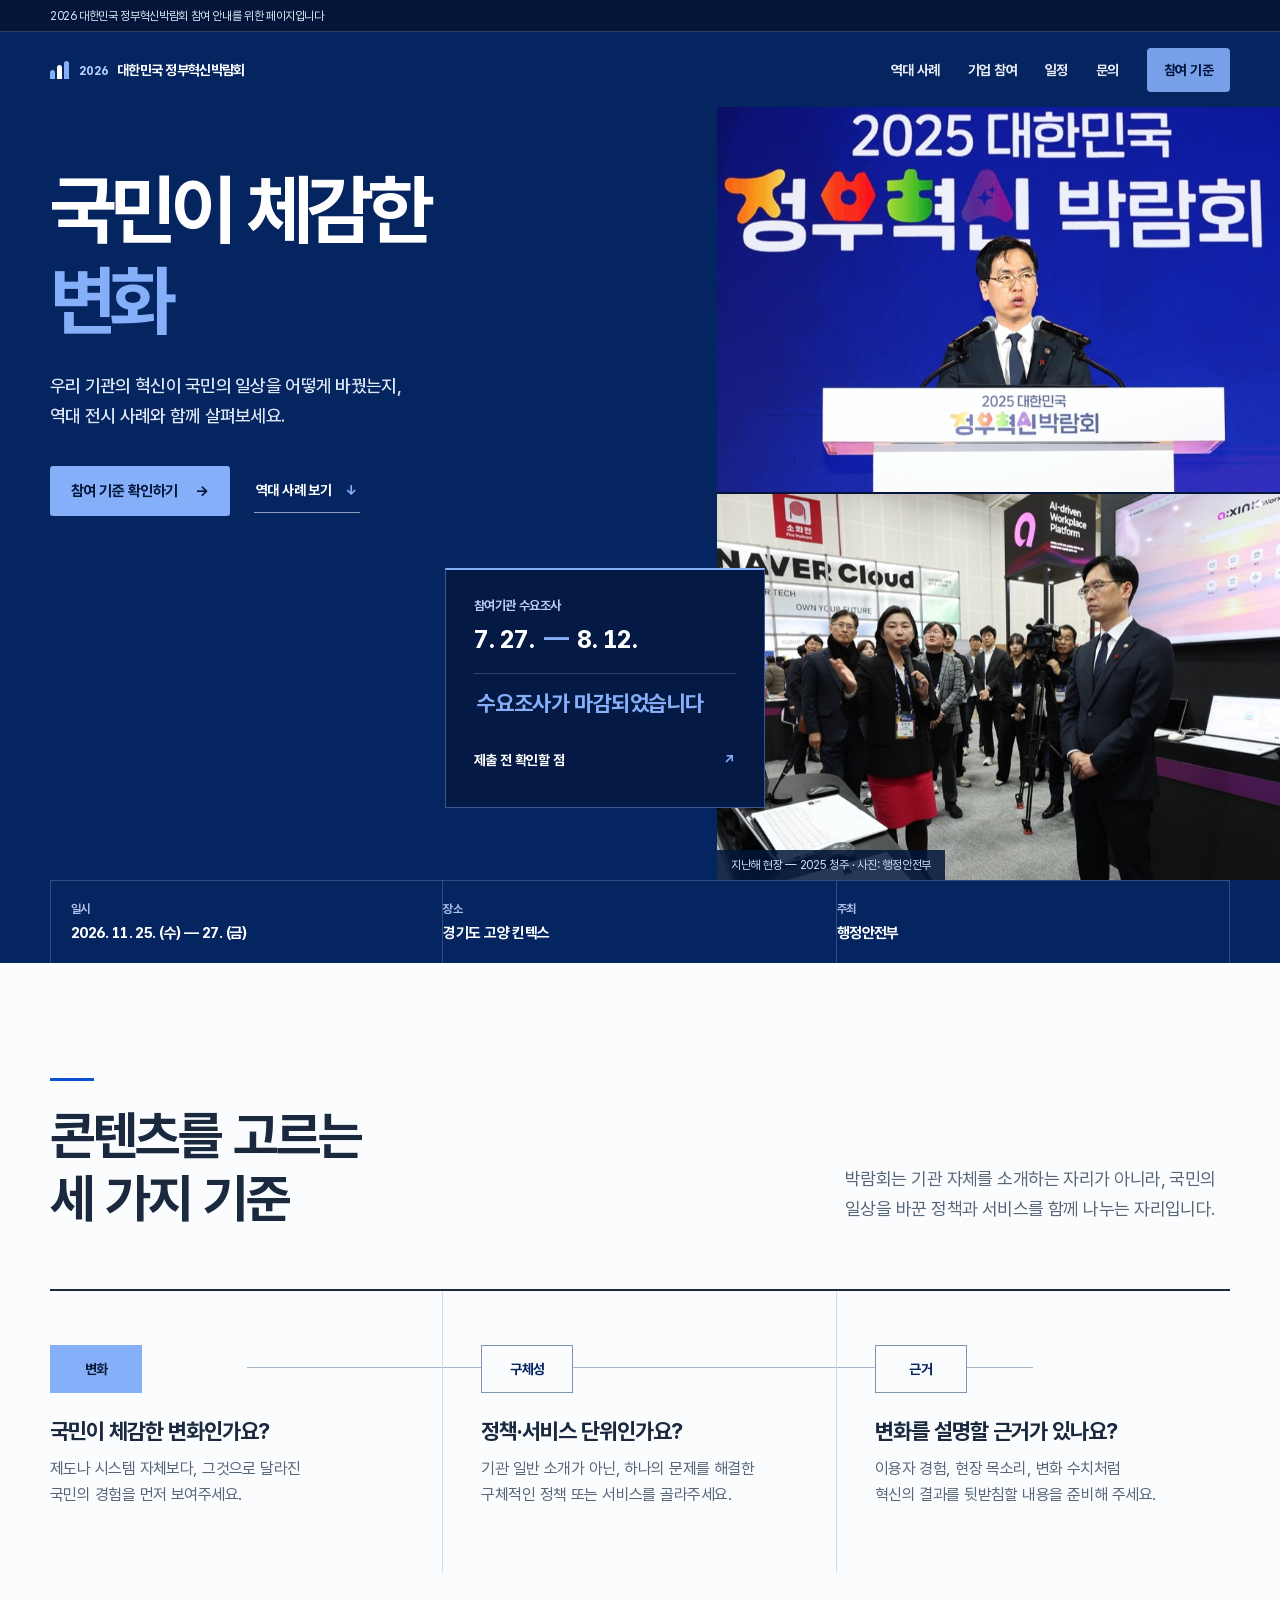
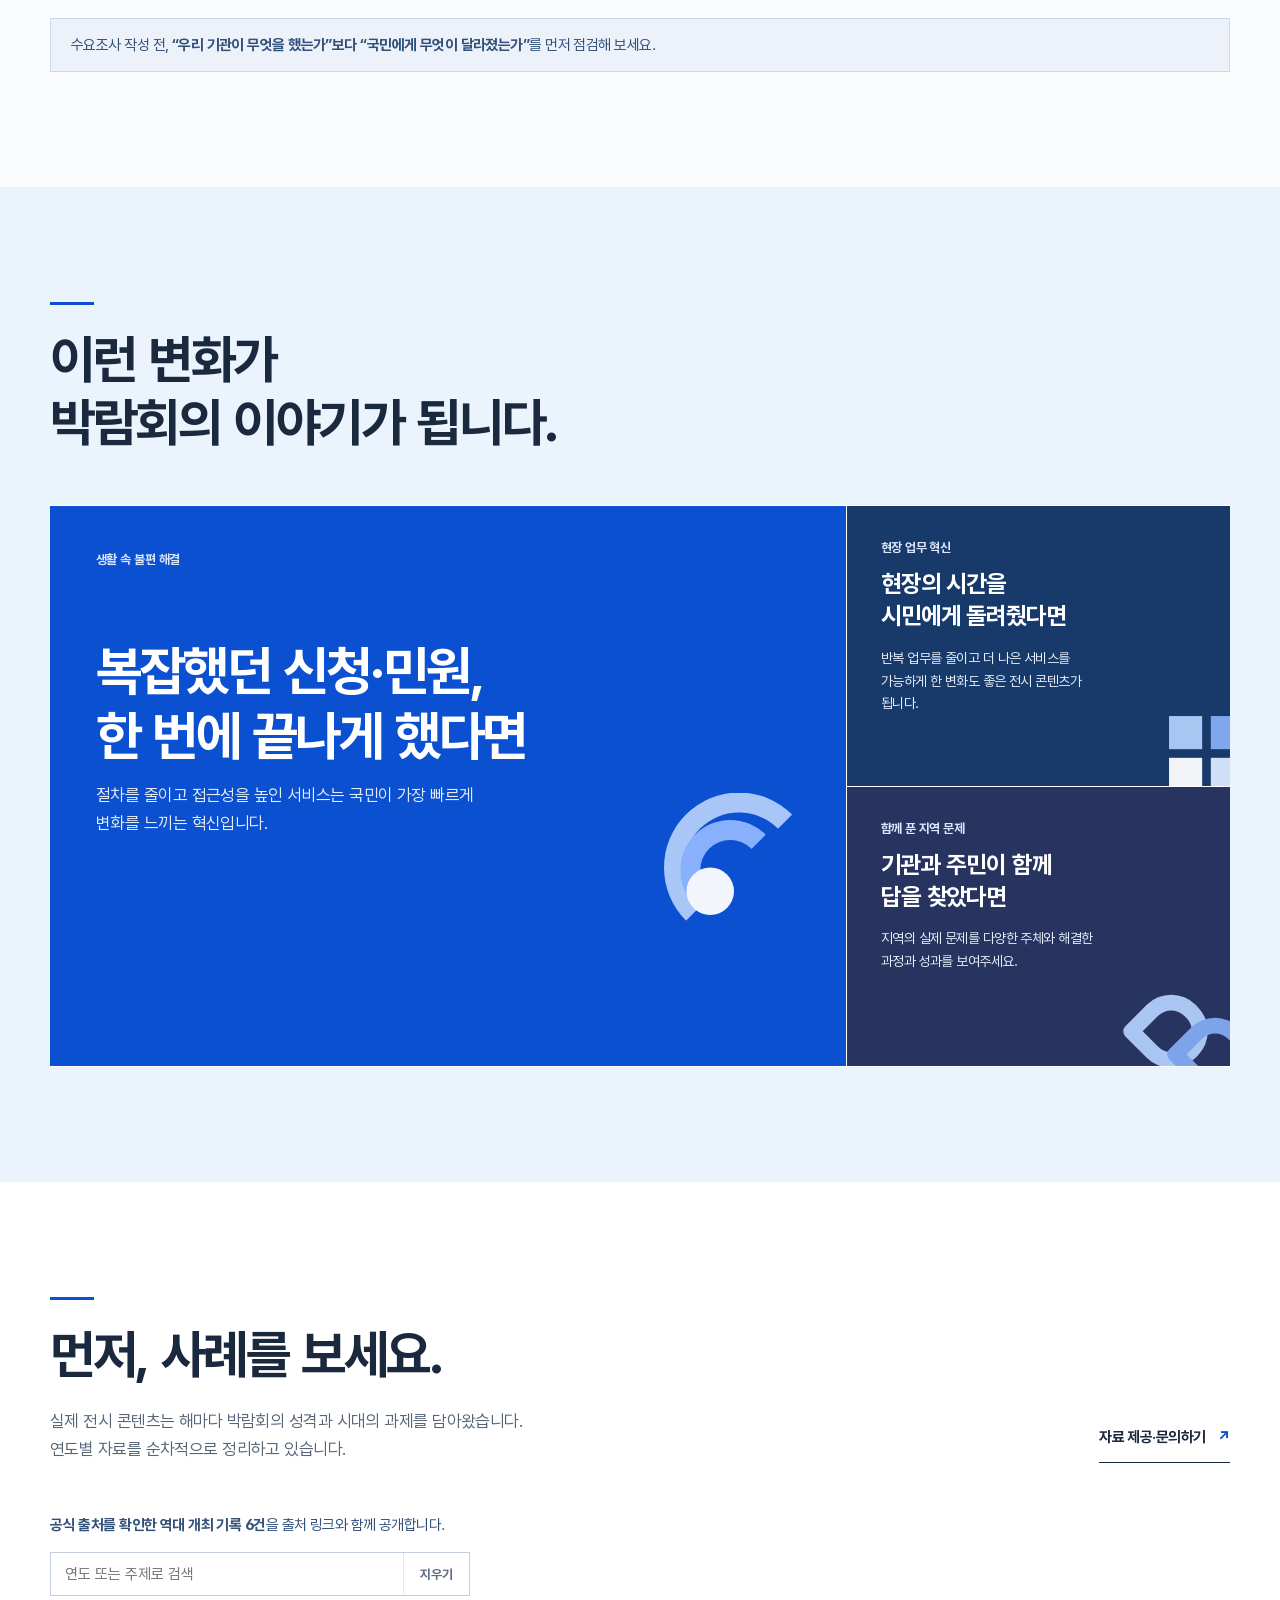
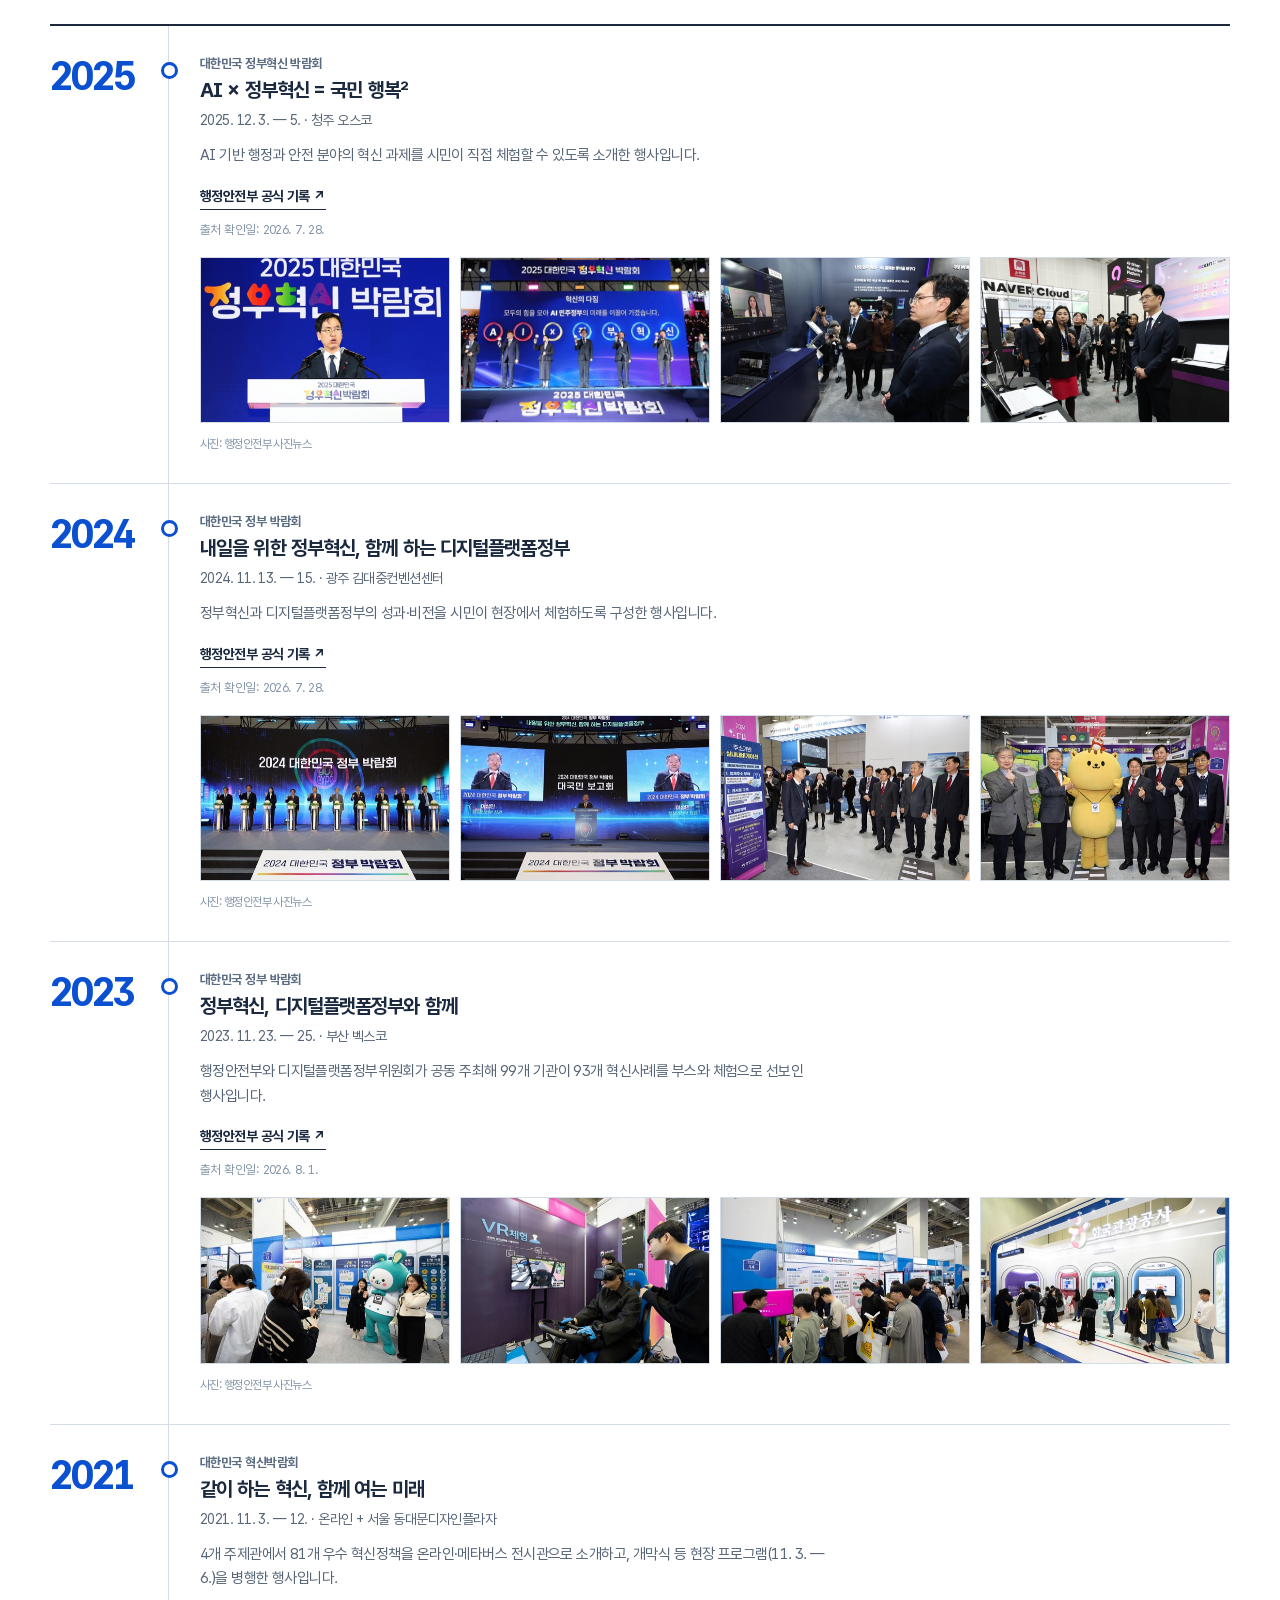
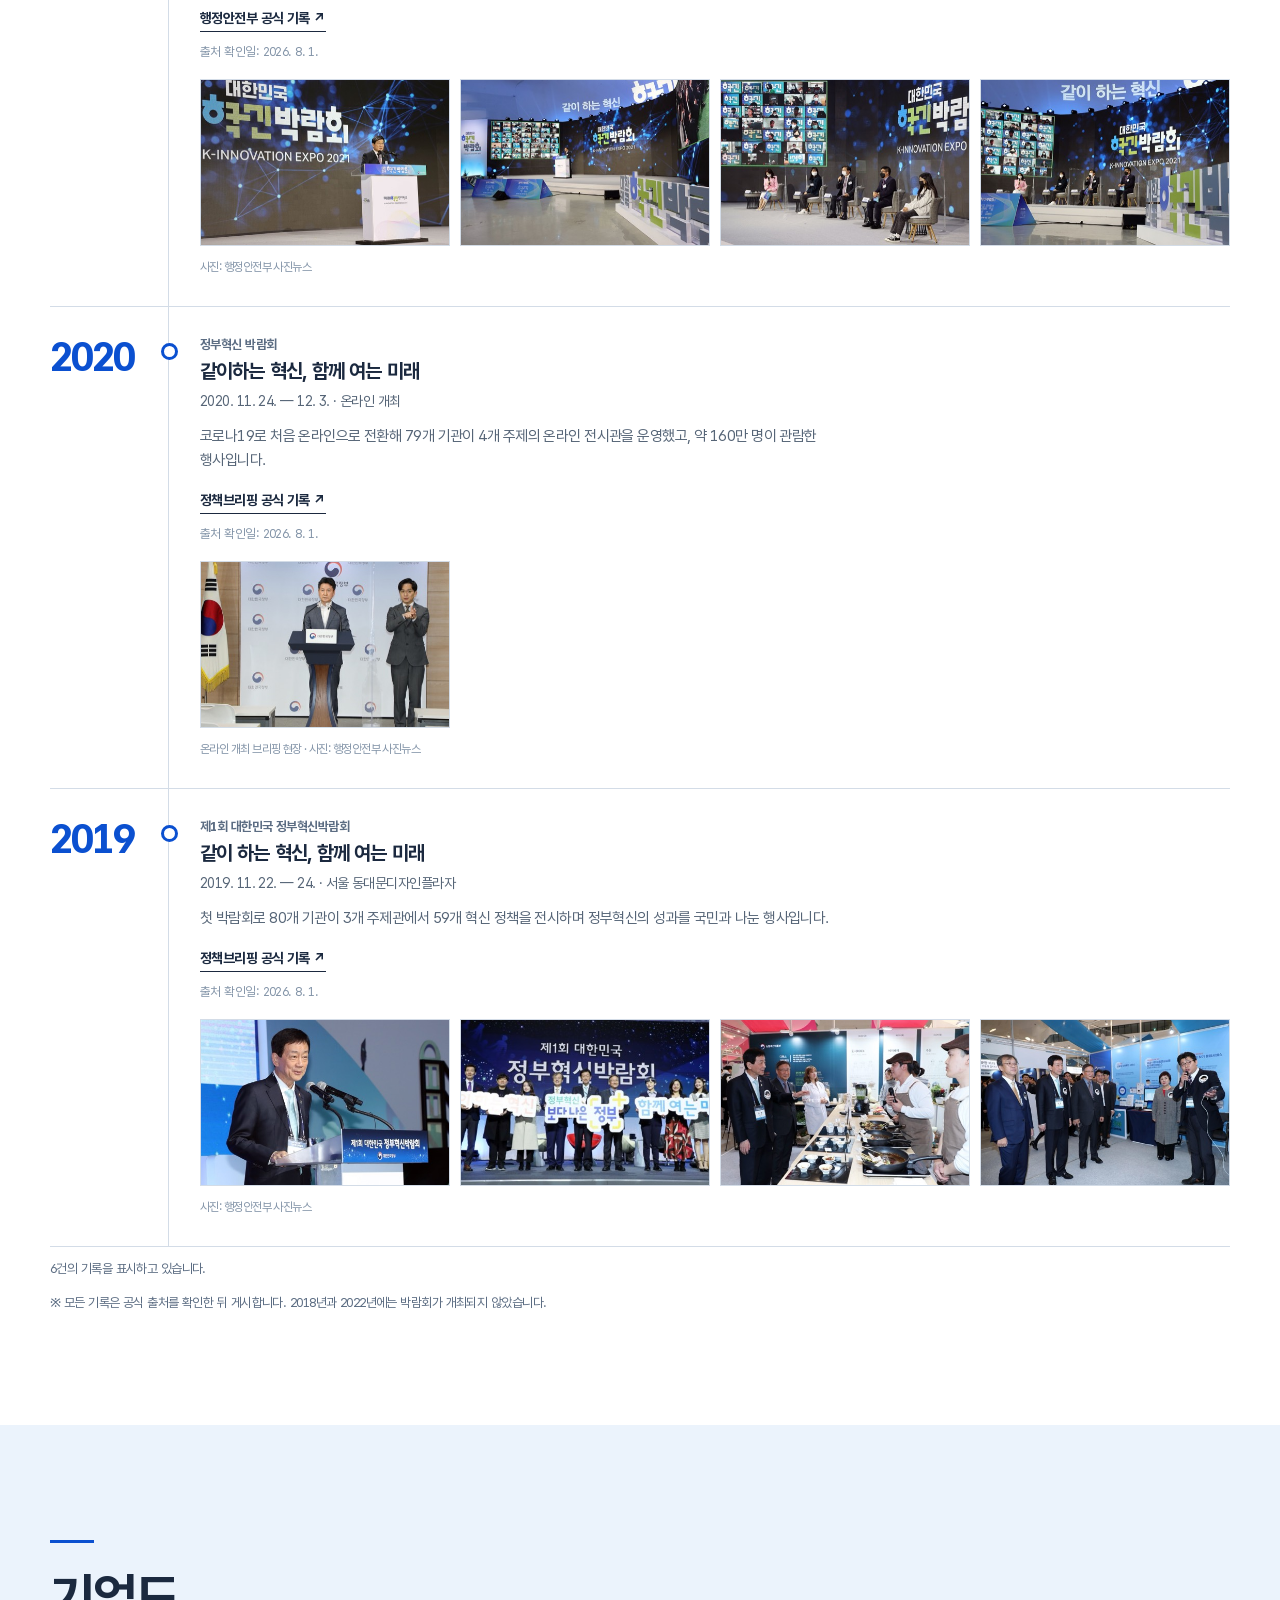
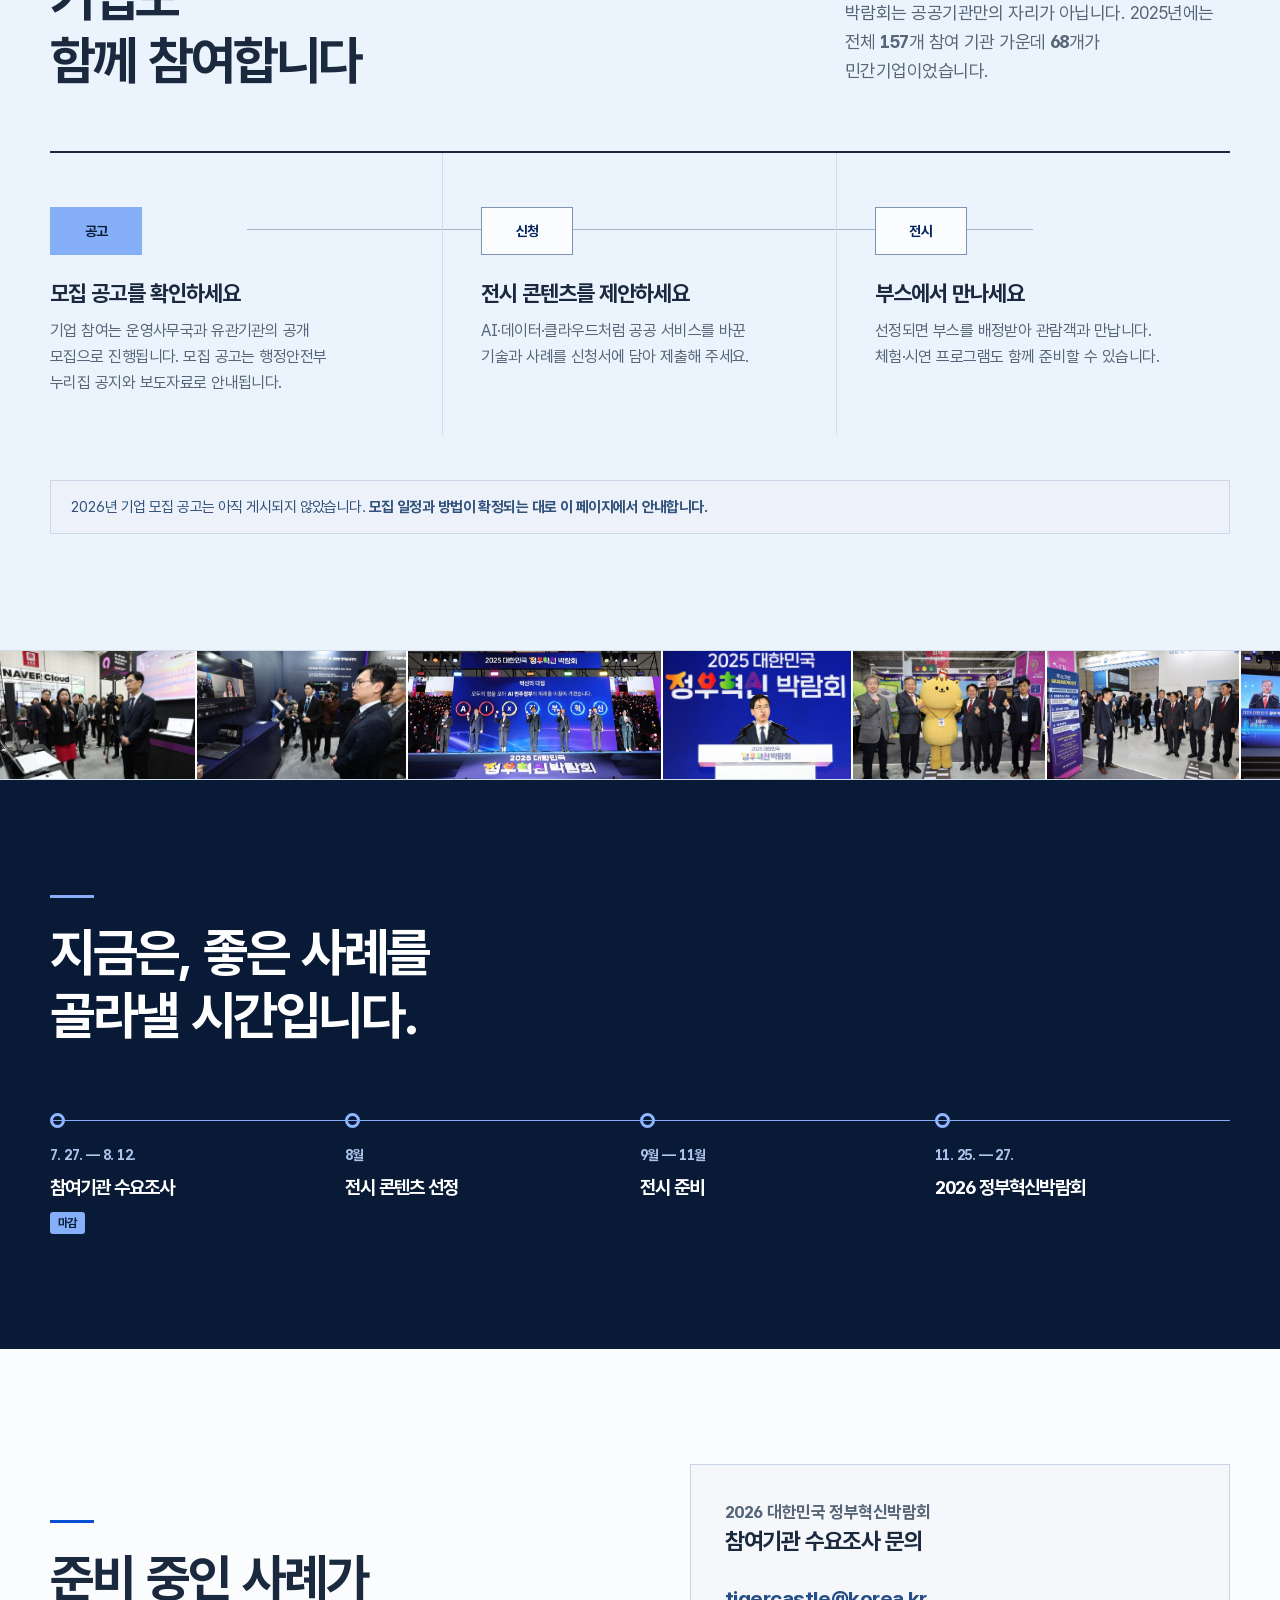
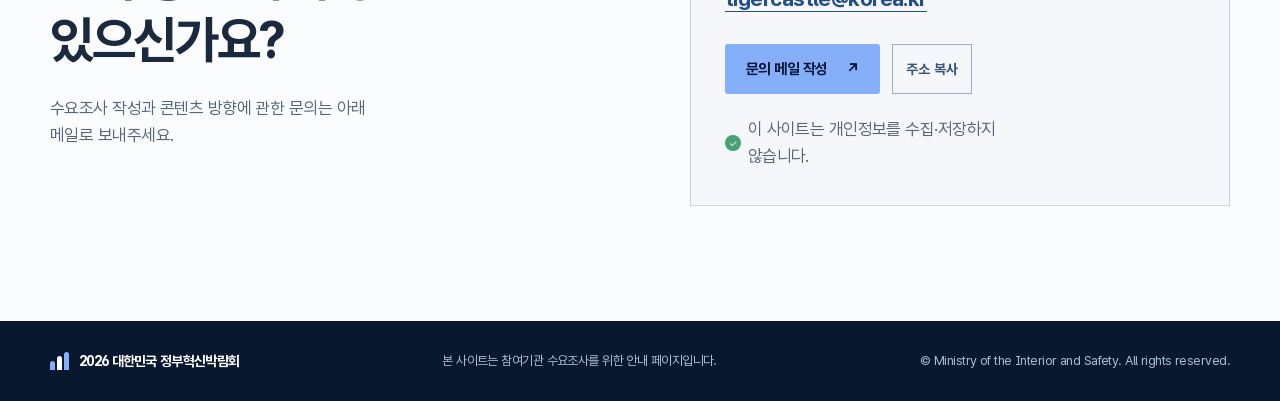
==== commit 1707ab26: "feat: vanilla ports of component-library motion Split-text hero reveal (React Bits style), scroll-tr" ====
--- a/index.html
+++ b/index.html
@@ -17,8 +17,8 @@
     <meta name="twitter:title" content="2026 대한민국 정부혁신박람회 | 참여 안내">
     <meta name="twitter:description" content="참여기관 수요조사, 기업 참여 방법, 역대 박람회 공식 기록을 한곳에서 확인하세요.">
     <link rel="icon" href="favicon.svg" type="image/svg+xml">
-    <link rel="stylesheet" href="tokens.css?v=20260802b">
-    <link rel="stylesheet" href="styles.css?v=20260802b">
+    <link rel="stylesheet" href="tokens.css?v=20260802c">
+    <link rel="stylesheet" href="styles.css?v=20260802c">
   </head>
   <body>
     <a class="skip-link" href="#main">본문으로 바로가기</a>
@@ -272,7 +272,7 @@
             <div class="title-lockup">
               <h2 id="participate-title">기업도<br>함께 참여합니다</h2>
             </div>
-            <p>박람회는 공공기관만의 자리가 아닙니다. 2025년에는 전체 157개 참여 기관 가운데 68개가 민간기업이었습니다.</p>
+            <p>박람회는 공공기관만의 자리가 아닙니다. 2025년에는 전체 <strong class="tick" data-tick="157">157</strong>개 참여 기관 가운데 <strong class="tick" data-tick="68">68</strong>개가 민간기업이었습니다.</p>
           </div>
           <ol class="fit-list">
             <li class="reveal">
@@ -294,6 +294,11 @@
           <div class="guide-note"><p>2026년 기업 모집 공고는 아직 게시되지 않았습니다. <strong>모집 일정과 방법이 확정되는 대로 이 페이지에서 안내합니다.</strong></p></div>
         </div>
       </section>
+
+
+      <div class="photo-marquee" aria-hidden="true">
+        <div class="marquee-track"><img src="photos/expo-2025-4.jpg" alt="" loading="lazy" decoding="async"><img src="photos/expo-2025-3.jpg" alt="" loading="lazy" decoding="async"><img src="photos/expo-2025-2.jpg" alt="" loading="lazy" decoding="async"><img src="photos/expo-2025-1.jpg" alt="" loading="lazy" decoding="async"><img src="photos/expo-2024-4.jpg" alt="" loading="lazy" decoding="async"><img src="photos/expo-2024-3.jpg" alt="" loading="lazy" decoding="async"><img src="photos/expo-2024-2.jpg" alt="" loading="lazy" decoding="async"><img src="photos/expo-2024-1.jpg" alt="" loading="lazy" decoding="async"><img src="photos/expo-2023-4.jpg" alt="" loading="lazy" decoding="async"><img src="photos/expo-2023-3.jpg" alt="" loading="lazy" decoding="async"><img src="photos/expo-2023-2.jpg" alt="" loading="lazy" decoding="async"><img src="photos/expo-2023-1.jpg" alt="" loading="lazy" decoding="async"><img src="photos/expo-2021-4.jpg" alt="" loading="lazy" decoding="async"><img src="photos/expo-2021-3.jpg" alt="" loading="lazy" decoding="async"><img src="photos/expo-2021-2.jpg" alt="" loading="lazy" decoding="async"><img src="photos/expo-2021-1.jpg" alt="" loading="lazy" decoding="async"><img src="photos/expo-2020-1.jpg" alt="" loading="lazy" decoding="async"><img src="photos/expo-2019-4.jpg" alt="" loading="lazy" decoding="async"><img src="photos/expo-2019-3.jpg" alt="" loading="lazy" decoding="async"><img src="photos/expo-2019-2.jpg" alt="" loading="lazy" decoding="async"><img src="photos/expo-2019-1.jpg" alt="" loading="lazy" decoding="async"><img src="photos/expo-2025-4.jpg" alt="" loading="lazy" decoding="async"><img src="photos/expo-2025-3.jpg" alt="" loading="lazy" decoding="async"><img src="photos/expo-2025-2.jpg" alt="" loading="lazy" decoding="async"><img src="photos/expo-2025-1.jpg" alt="" loading="lazy" decoding="async"><img src="photos/expo-2024-4.jpg" alt="" loading="lazy" decoding="async"><img src="photos/expo-2024-3.jpg" alt="" loading="lazy" decoding="async"><img src="photos/expo-2024-2.jpg" alt="" loading="lazy" decoding="async"><img src="photos/expo-2024-1.jpg" alt="" loading="lazy" decoding="async"><img src="photos/expo-2023-4.jpg" alt="" loading="lazy" decoding="async"><img src="photos/expo-2023-3.jpg" alt="" loading="lazy" decoding="async"><img src="photos/expo-2023-2.jpg" alt="" loading="lazy" decoding="async"><img src="photos/expo-2023-1.jpg" alt="" loading="lazy" decoding="async"><img src="photos/expo-2021-4.jpg" alt="" loading="lazy" decoding="async"><img src="photos/expo-2021-3.jpg" alt="" loading="lazy" decoding="async"><img src="photos/expo-2021-2.jpg" alt="" loading="lazy" decoding="async"><img src="photos/expo-2021-1.jpg" alt="" loading="lazy" decoding="async"><img src="photos/expo-2020-1.jpg" alt="" loading="lazy" decoding="async"><img src="photos/expo-2019-4.jpg" alt="" loading="lazy" decoding="async"><img src="photos/expo-2019-3.jpg" alt="" loading="lazy" decoding="async"><img src="photos/expo-2019-2.jpg" alt="" loading="lazy" decoding="async"><img src="photos/expo-2019-1.jpg" alt="" loading="lazy" decoding="async"></div>
+      </div>
 
       <section class="schedule section section-dark" id="schedule" aria-labelledby="schedule-title">
         <div class="container">
@@ -343,6 +348,6 @@
         <p>© Ministry of the Interior and Safety. All rights reserved.</p>
       </div>
     </footer>
-    <script src="script.js?v=20260801"></script>
+    <script src="script.js?v=20260802c"></script>
   </body>
 </html>
--- a/styles.css
+++ b/styles.css
@@ -625,3 +625,38 @@
   .archive-record article::before, .archive-record article::after { content: none; }
   .archive-year { font-size: 28px; }
 }
+
+/* Component-library motion, vanilla ports (2026-08-02) */
+.split-char { display: inline-block; white-space: pre; font-style: normal; opacity: 0; filter: blur(6px); transform: translateY(.35em); animation: split-in .55s var(--ease-out) forwards; animation-delay: calc(var(--i) * 45ms + 120ms); }
+@keyframes split-in { to { opacity: 1; filter: blur(0); transform: none; } }
+.split-ready > span, .split-ready > em { animation: none; }
+
+.tick, [data-tick] { font-variant-numeric: tabular-nums; }
+
+.timeline::after { content: ""; position: absolute; top: 8px; right: 0; left: 0; height: 1px; background: var(--sky); transform: scaleX(0); transform-origin: left; }
+.timeline.is-drawn::after { transition: transform 1.1s var(--ease-in-out); transform: scaleX(1); }
+.timeline.is-drawn .timeline-dot { animation: dot-pop .4s var(--ease-out) both; }
+.timeline.is-drawn li:nth-child(1) .timeline-dot { animation-delay: .1s; }
+.timeline.is-drawn li:nth-child(2) .timeline-dot { animation-delay: .38s; }
+.timeline.is-drawn li:nth-child(3) .timeline-dot { animation-delay: .64s; }
+.timeline.is-drawn li:nth-child(4) .timeline-dot { animation-delay: .9s; }
+@keyframes dot-pop { from { transform: scale(.3); opacity: 0; } to { transform: scale(1); opacity: 1; } }
+
+.photo-marquee { overflow: hidden; border-top: 1px solid var(--line); border-bottom: 1px solid var(--line); background: #fff; }
+.marquee-track { display: flex; gap: 2px; width: max-content; animation: marquee 70s linear infinite; }
+.marquee-track img { height: 128px; width: auto; display: block; }
+.photo-marquee:hover .marquee-track { animation-play-state: paused; }
+@keyframes marquee { to { transform: translateX(-50%); } }
+
+@media (max-width: 840px) {
+  .timeline::after { top: 0; bottom: 0; left: 7px; width: 1px; height: auto; transform: scaleY(0); transform-origin: top; }
+  .timeline.is-drawn::after { transform: scaleY(1); }
+  .marquee-track img { height: 92px; }
+}
+
+@media (prefers-reduced-motion: reduce) {
+  .split-char { opacity: 1; filter: none; transform: none; animation: none; }
+  .marquee-track { animation: none; }
+  .timeline::after { transform: none; transition: none; }
+  .timeline.is-drawn .timeline-dot { animation: none; }
+}
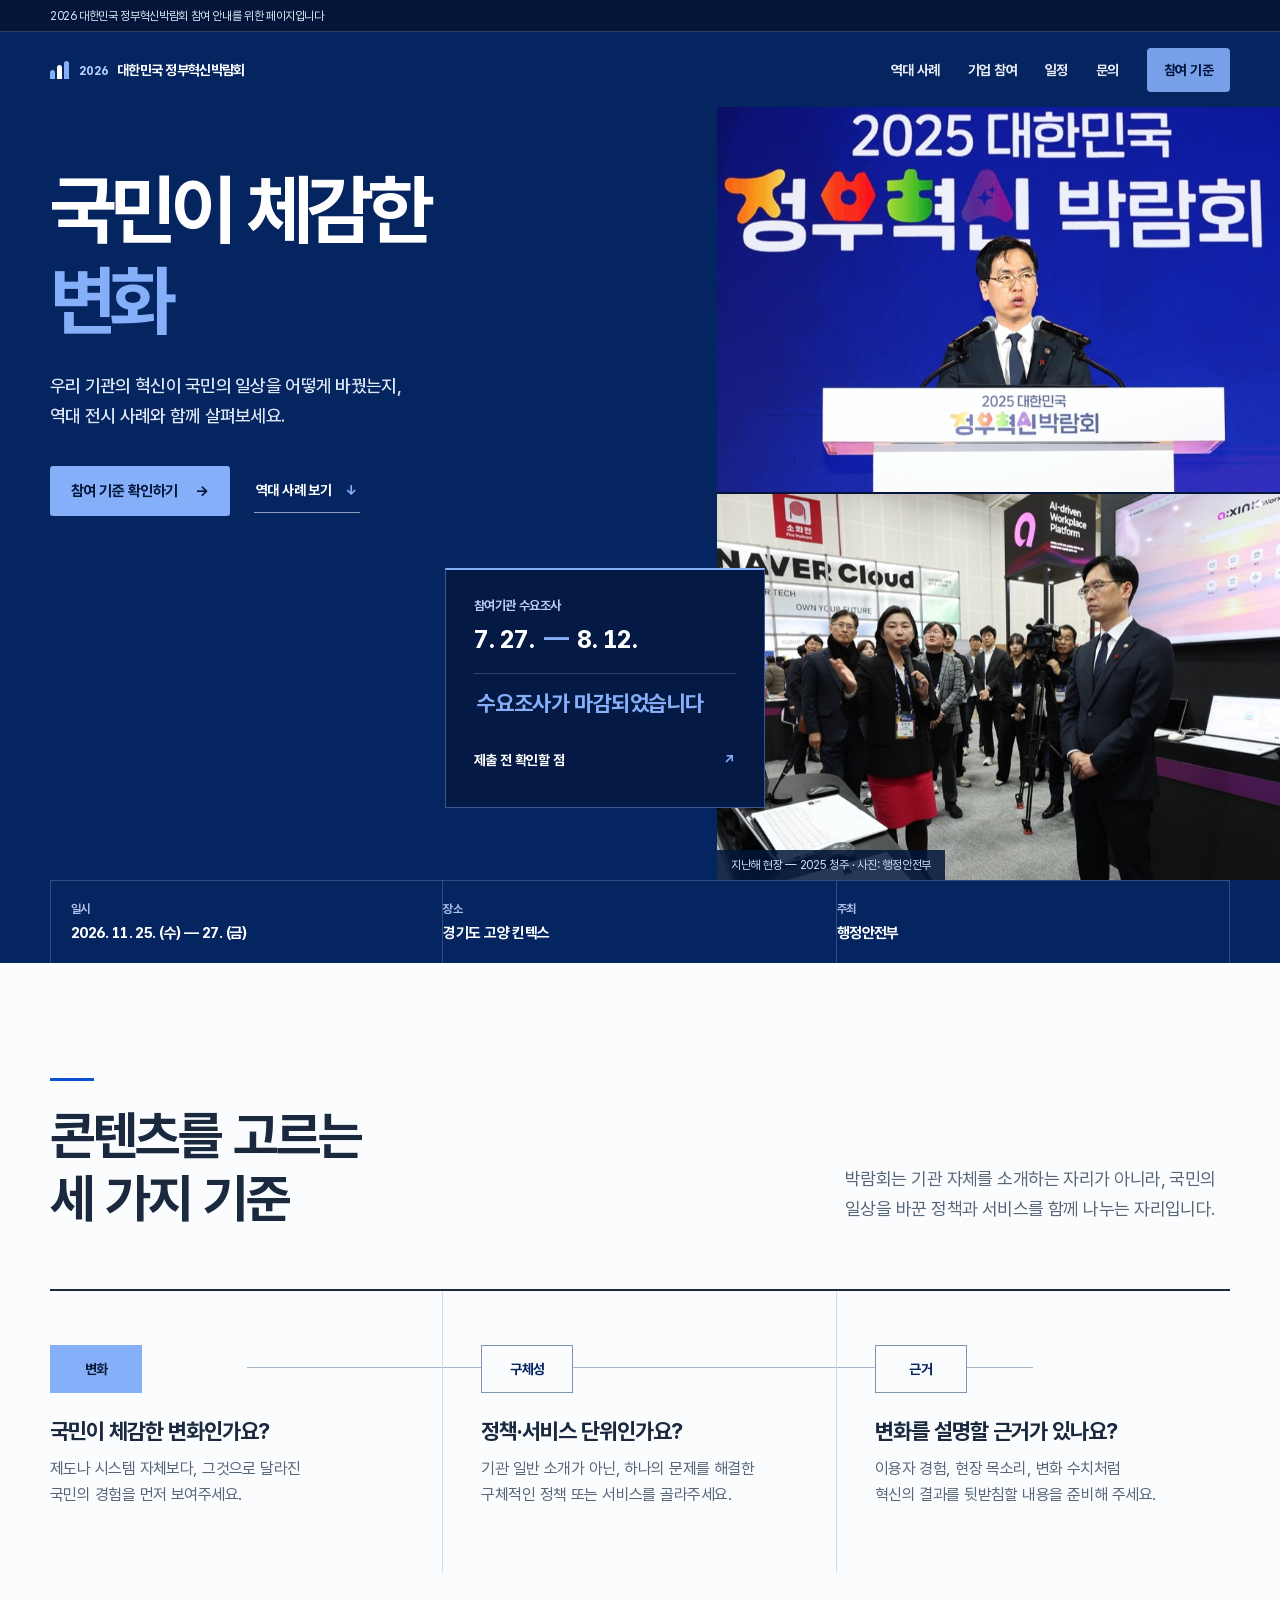
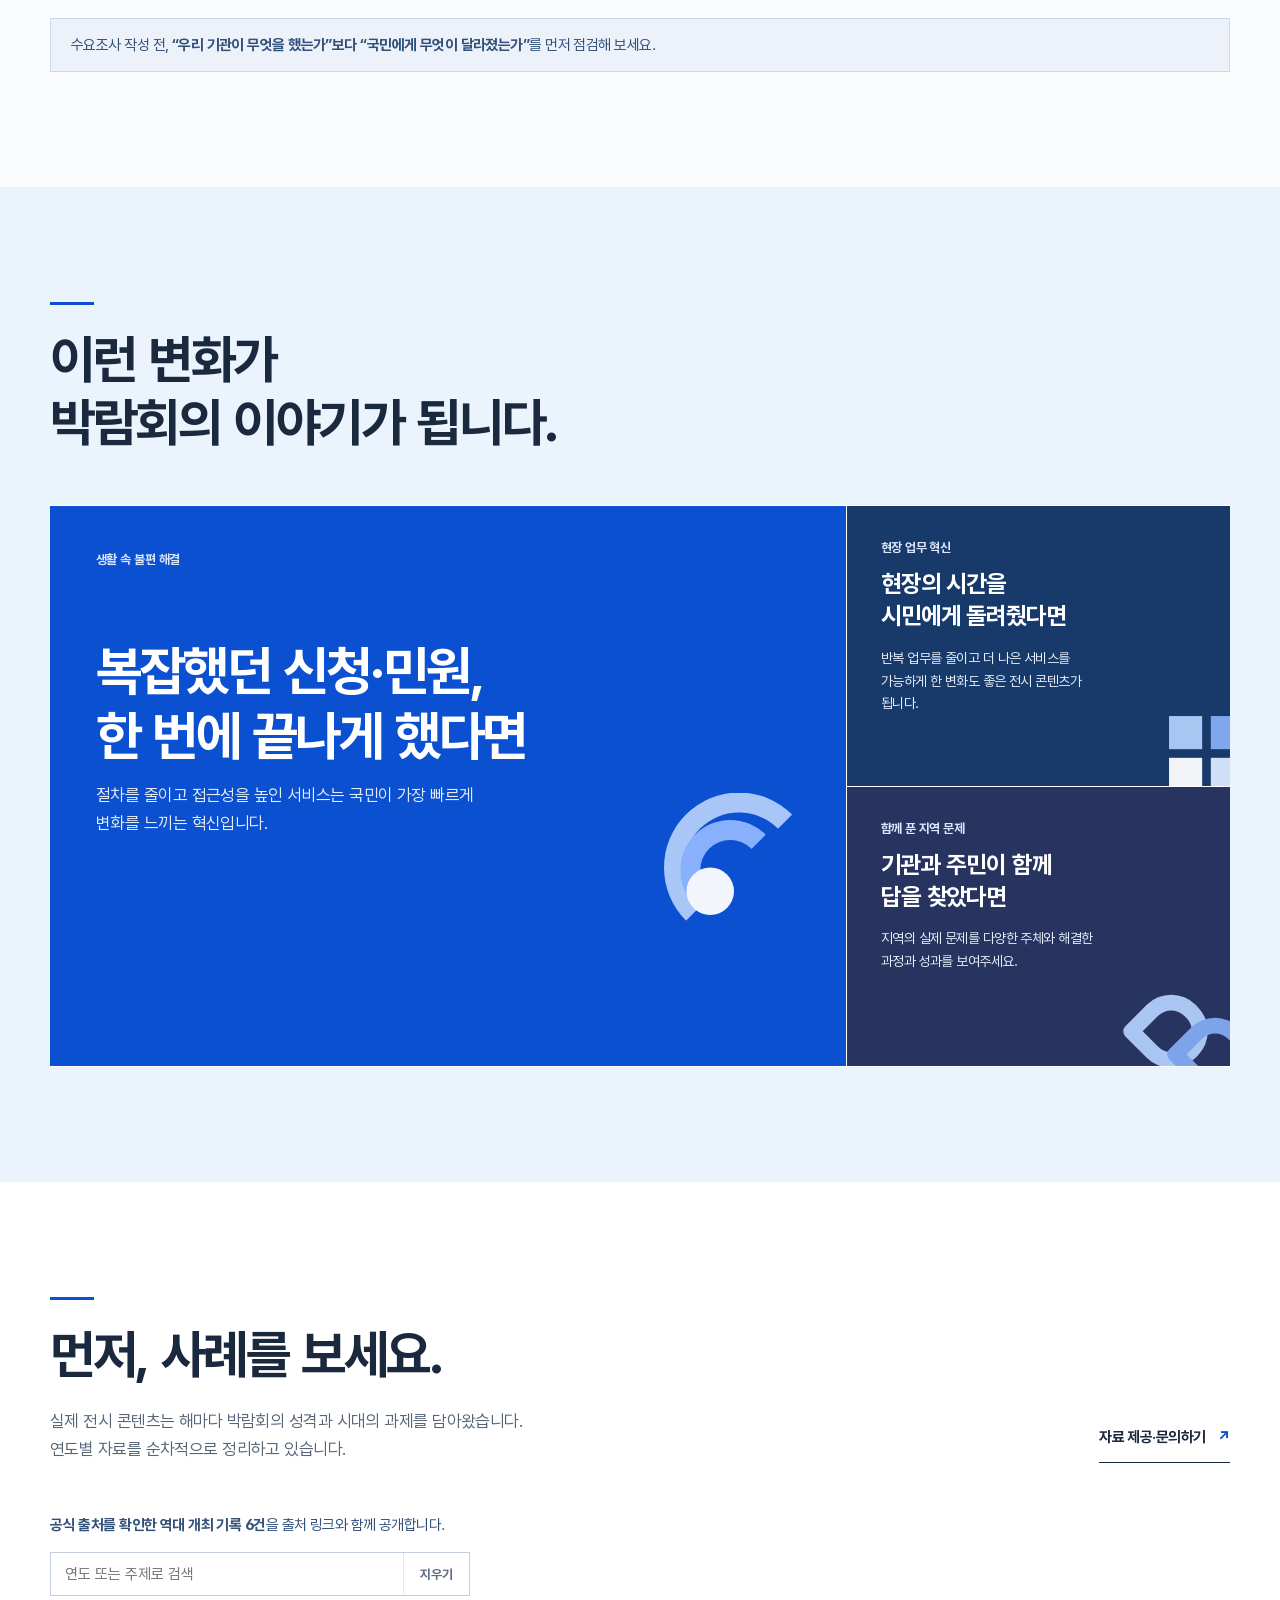
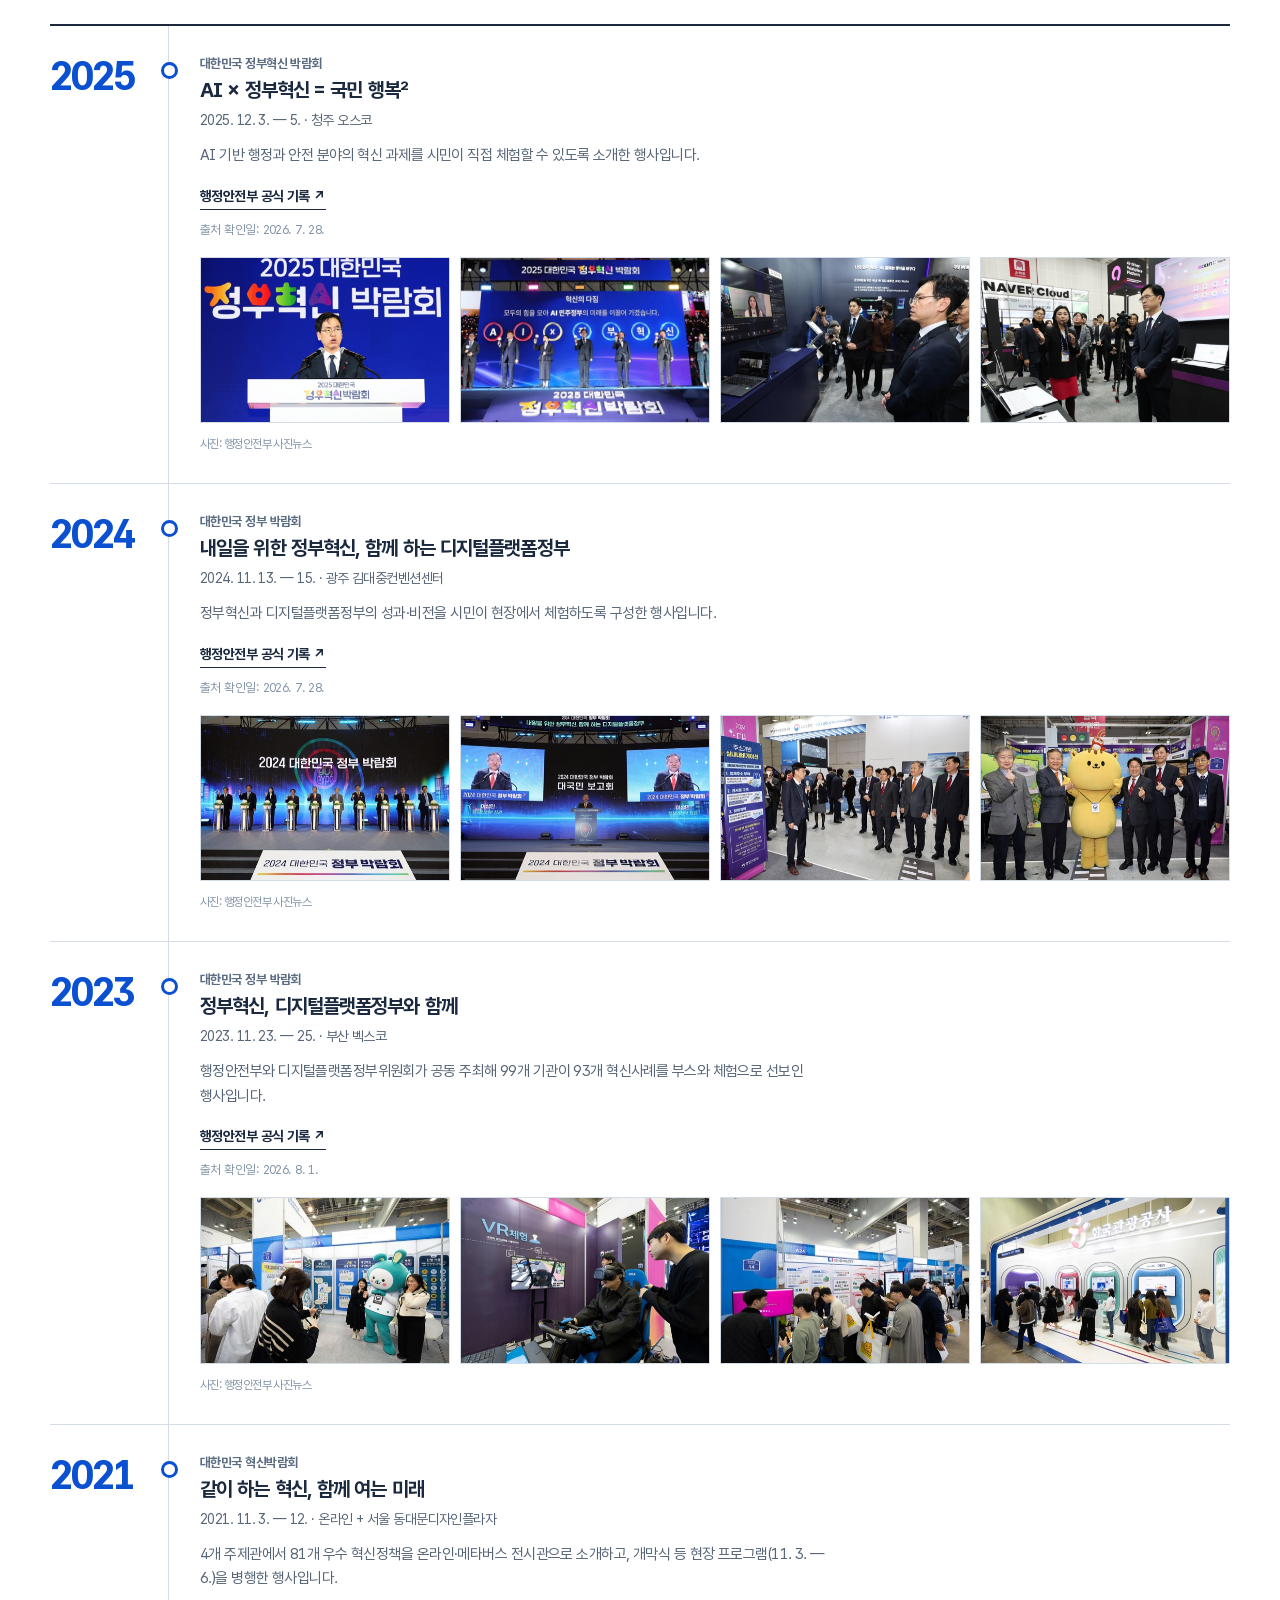
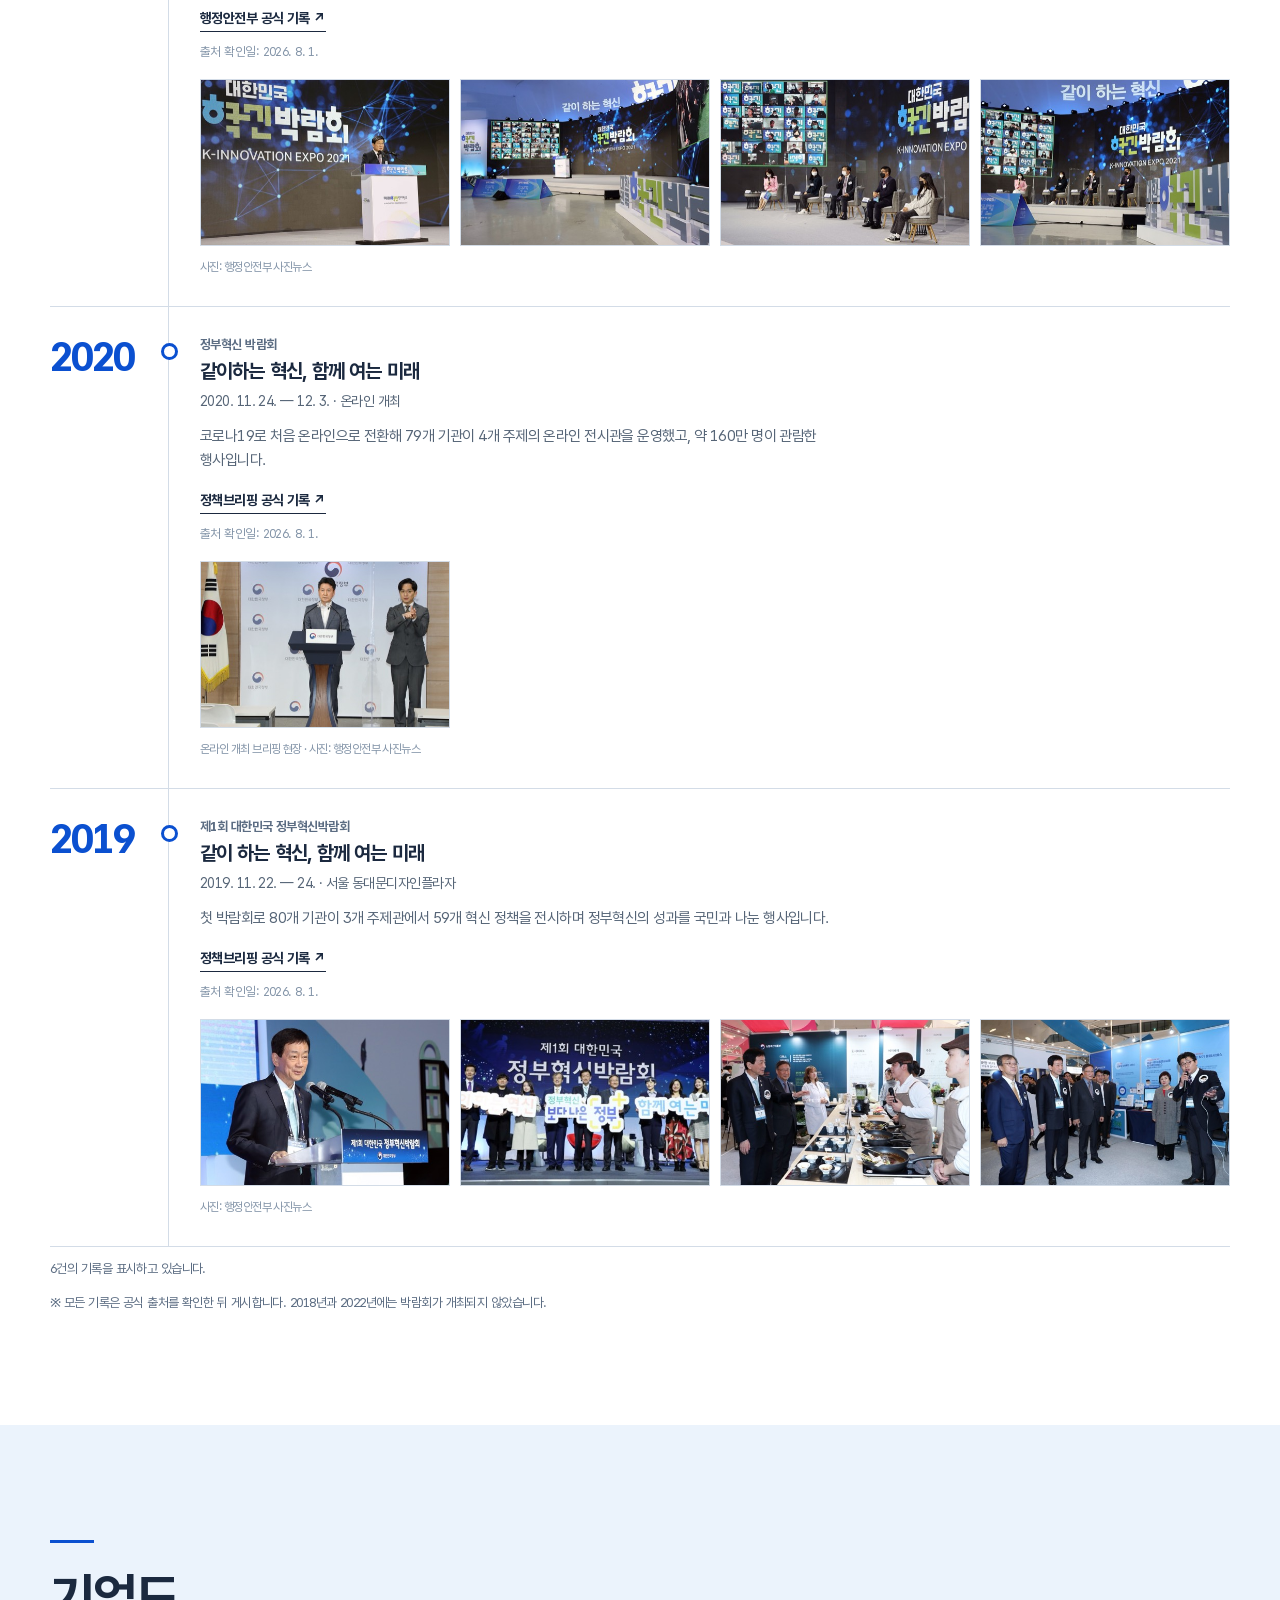
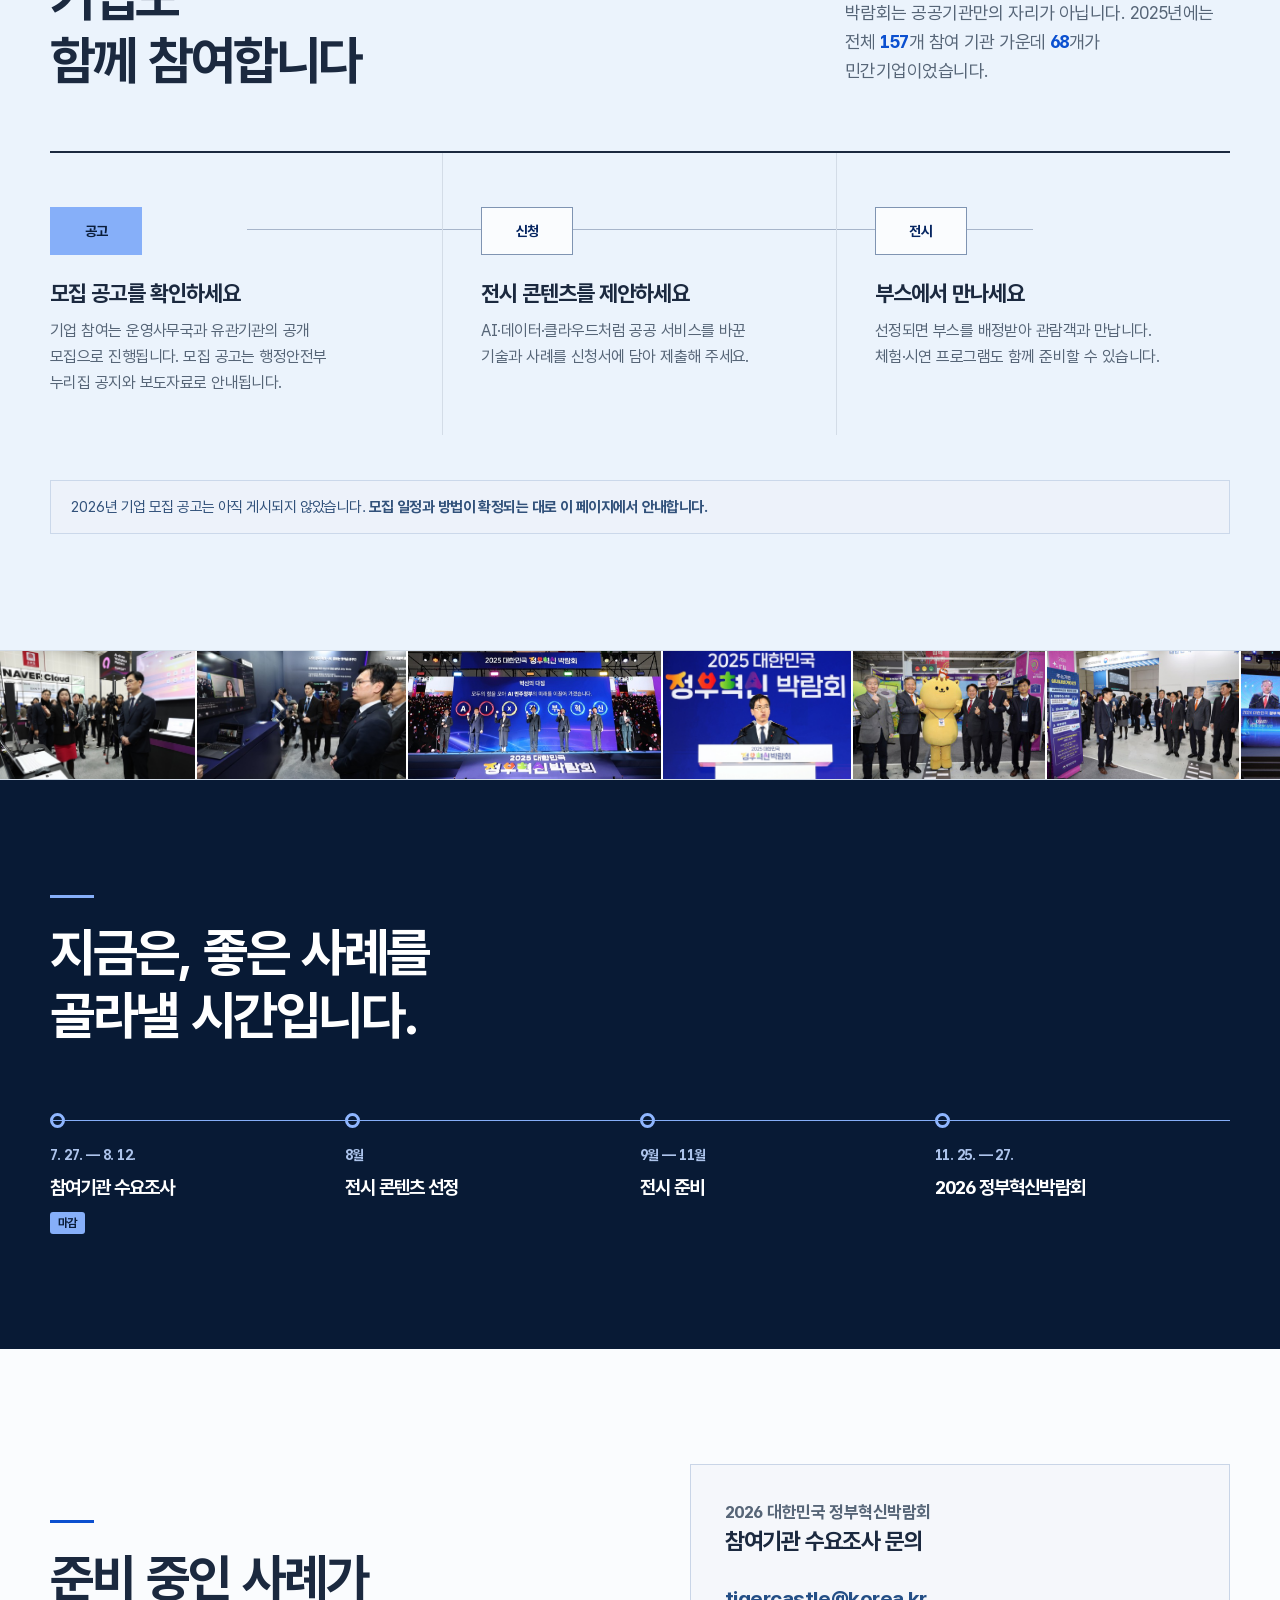
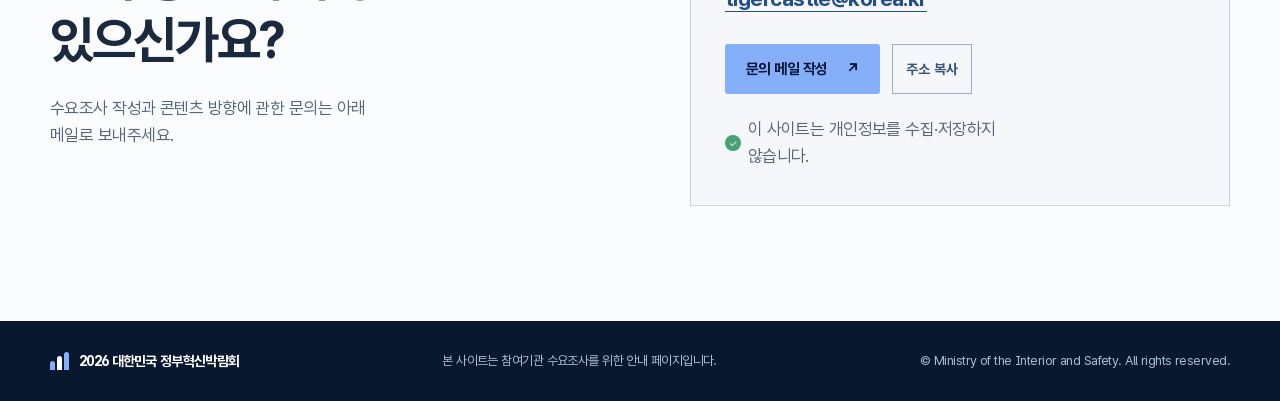
==== commit 236c18b4: "style(design): polish pass — mid-width card overlap, ticker color fix, dead CSS cleanup Deadline-car" ====
--- a/index.html
+++ b/index.html
@@ -17,8 +17,8 @@
     <meta name="twitter:title" content="2026 대한민국 정부혁신박람회 | 참여 안내">
     <meta name="twitter:description" content="참여기관 수요조사, 기업 참여 방법, 역대 박람회 공식 기록을 한곳에서 확인하세요.">
     <link rel="icon" href="favicon.svg" type="image/svg+xml">
-    <link rel="stylesheet" href="tokens.css?v=20260802c">
-    <link rel="stylesheet" href="styles.css?v=20260802c">
+    <link rel="stylesheet" href="tokens.css?v=20260802d">
+    <link rel="stylesheet" href="styles.css?v=20260802d">
   </head>
   <body>
     <a class="skip-link" href="#main">본문으로 바로가기</a>
@@ -348,6 +348,6 @@
         <p>© Ministry of the Interior and Safety. All rights reserved.</p>
       </div>
     </footer>
-    <script src="script.js?v=20260802c"></script>
+    <script src="script.js?v=20260802d"></script>
   </body>
 </html>
--- a/styles.css
+++ b/styles.css
@@ -578,17 +578,10 @@
 .section-heading h2, .schedule-intro h2, .contact .title-lockup h2,
 .fit-list h3, .example-card h3, .archive-content h3 { text-wrap: balance; }
 
-.fit-list li:nth-child(2), .example-card:nth-child(2) { transition-delay: .09s; }
-.fit-list li:nth-child(3), .example-card:nth-child(3) { transition-delay: .18s; }
-
 .deadline-card { border-top: 2px solid var(--sky); }
 
 .archive-photos img { transition: filter var(--duration-standard) ease; }
 .archive-photos img:hover { filter: brightness(1.07); }
-
-@media (prefers-reduced-motion: reduce) {
-  .fit-list li, .example-card { transition-delay: 0s; }
-}
 
 /* Bold pass (2026-08-02): split hero — full-height photo column */
 .hero { display: grid; grid-template-columns: minmax(0, 1fr) min(44vw, 640px); min-height: 730px; }
@@ -601,8 +594,11 @@
 .hero-media figcaption { position: absolute; left: 0; bottom: 0; padding: 8px 14px; background: #03163ad9; color: #cfdcf5; font-size: 12px; letter-spacing: -.02em; }
 .hero-bottom { grid-column: 1 / -1; }
 
+@media (min-width: 841px) {
+  .hero .deadline-card { position: relative; z-index: 3; margin-left: auto; margin-right: -56px; }
+}
 @media (min-width: 1181px) {
-  .hero .deadline-card { position: relative; z-index: 3; margin-left: auto; margin-right: -104px; }
+  .hero .deadline-card { margin-right: -104px; }
 }
 
 @media (max-width: 840px) {
@@ -631,7 +627,7 @@
 @keyframes split-in { to { opacity: 1; filter: blur(0); transform: none; } }
 .split-ready > span, .split-ready > em { animation: none; }
 
-.tick, [data-tick] { font-variant-numeric: tabular-nums; }
+.tick, [data-tick] { color: var(--blue); font-weight: 750; font-variant-numeric: tabular-nums; }
 
 .timeline::after { content: ""; position: absolute; top: 8px; right: 0; left: 0; height: 1px; background: var(--sky); transform: scaleX(0); transform-origin: left; }
 .timeline.is-drawn::after { transition: transform 1.1s var(--ease-in-out); transform: scaleX(1); }
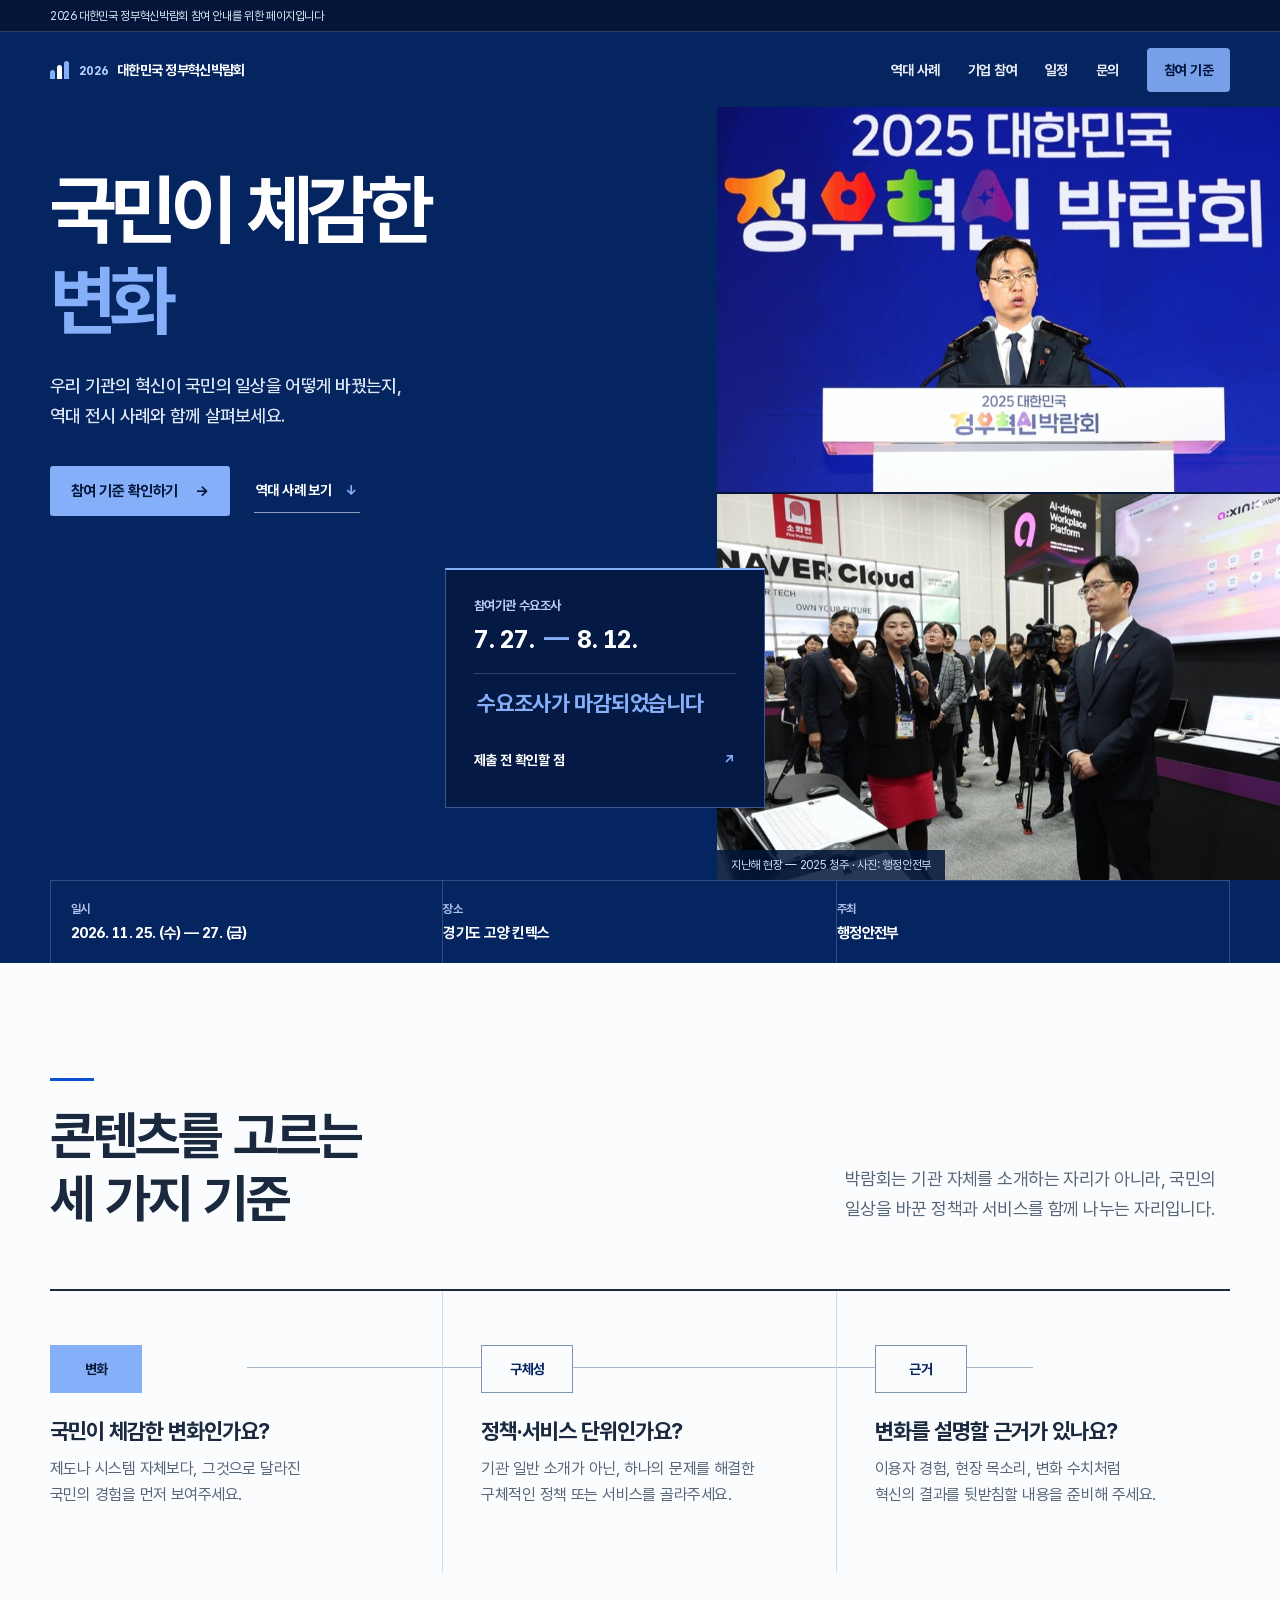
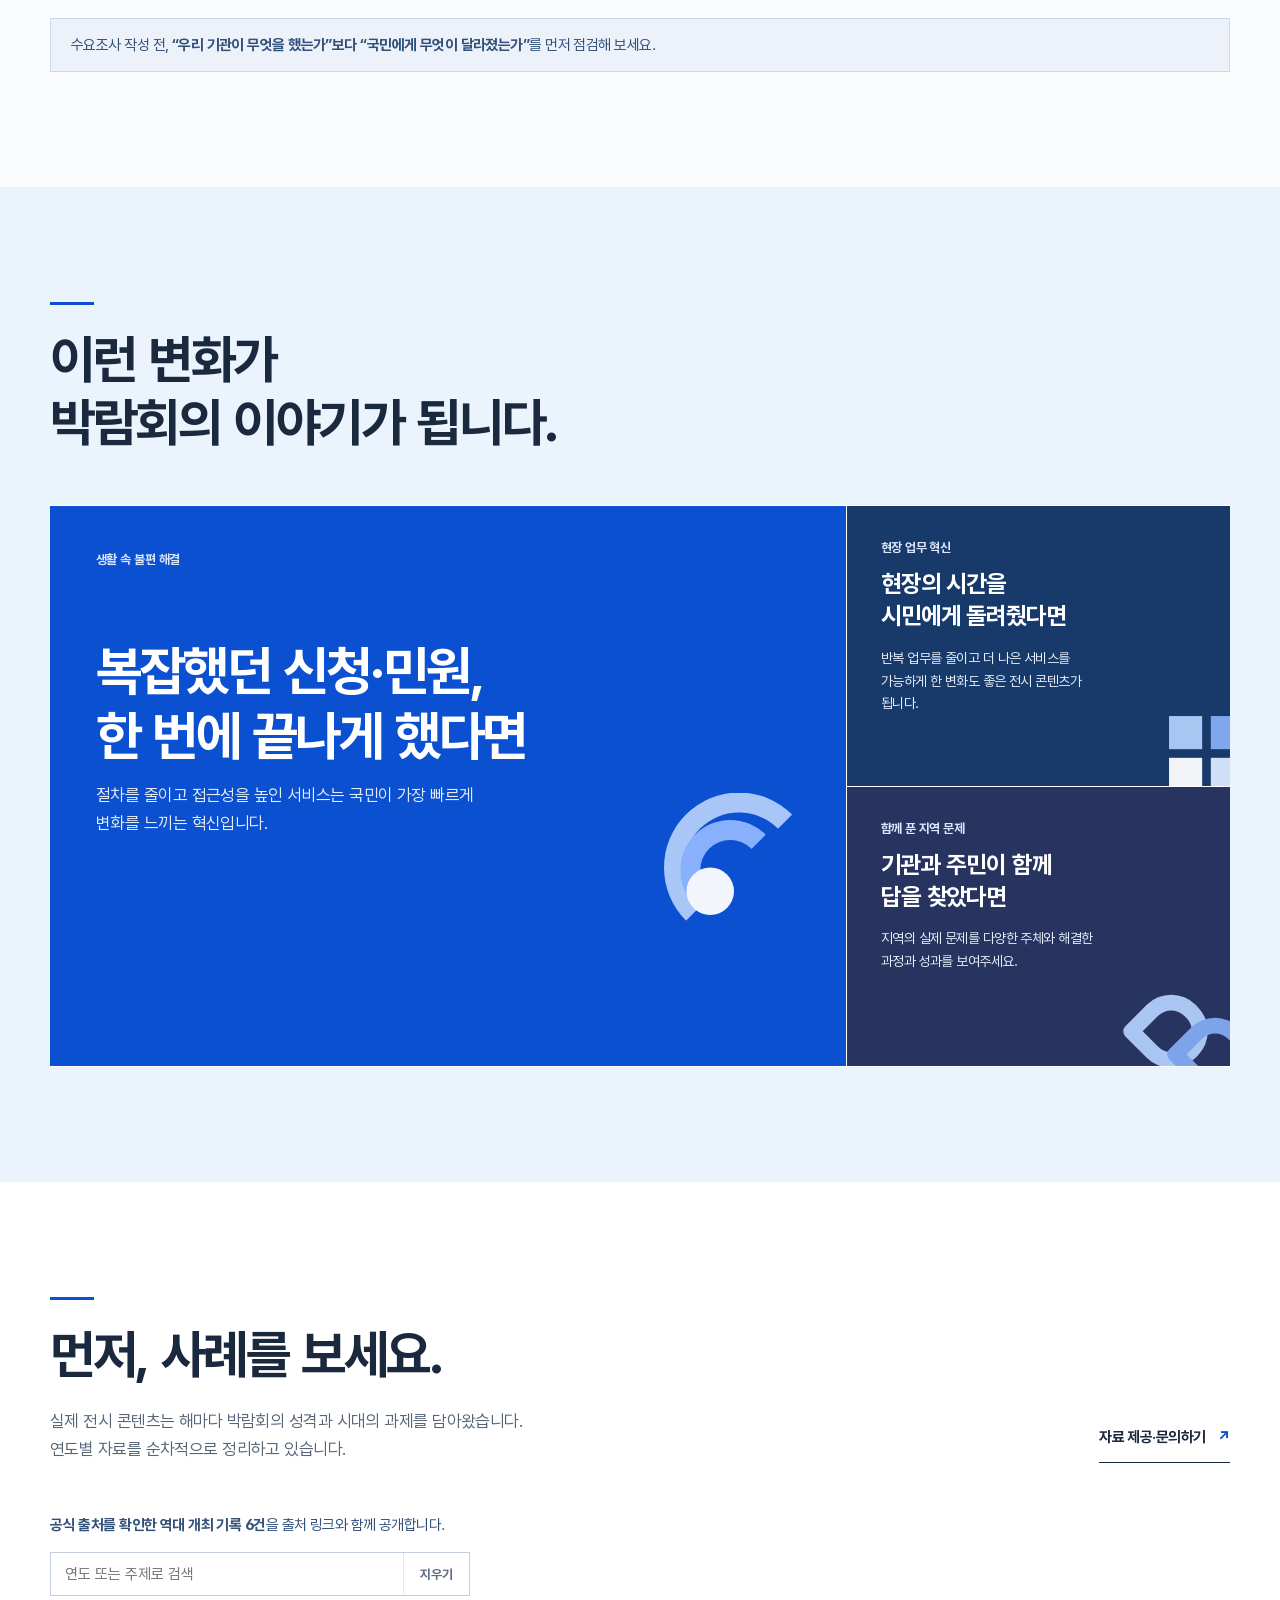
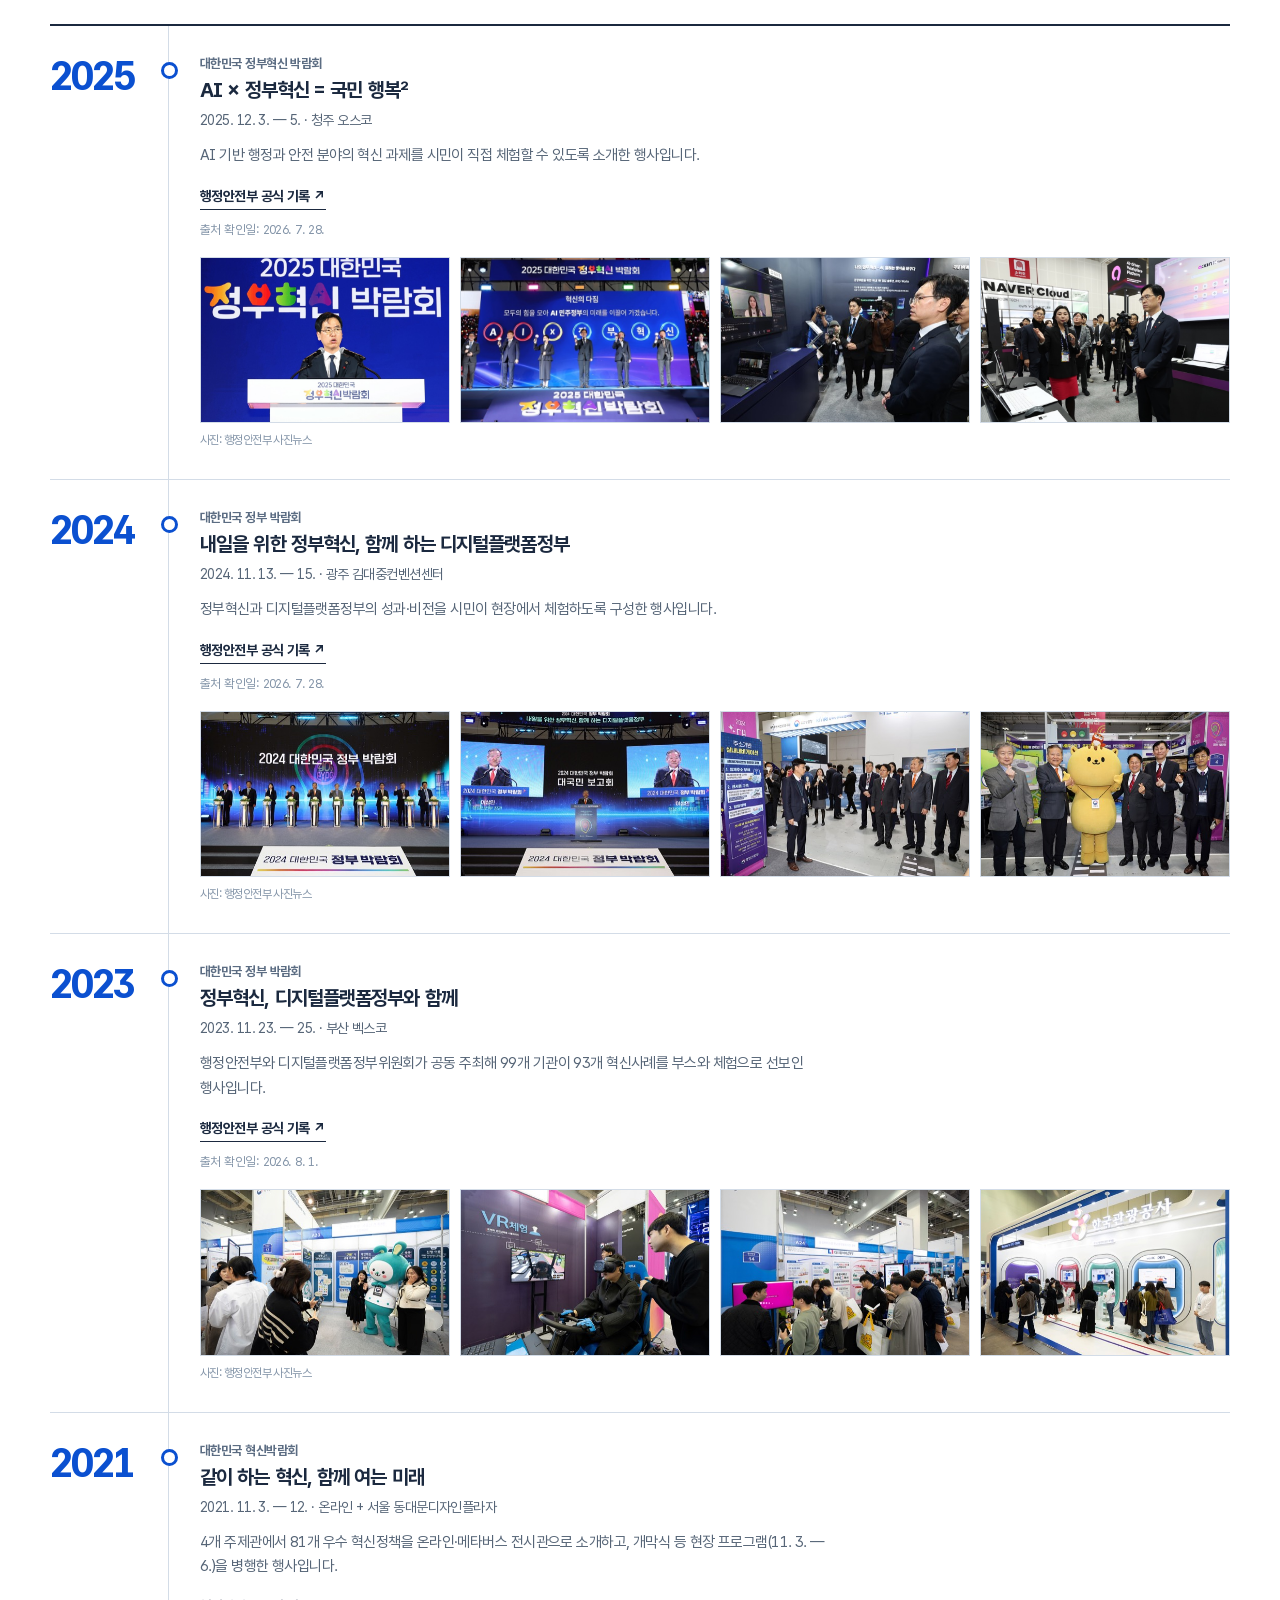
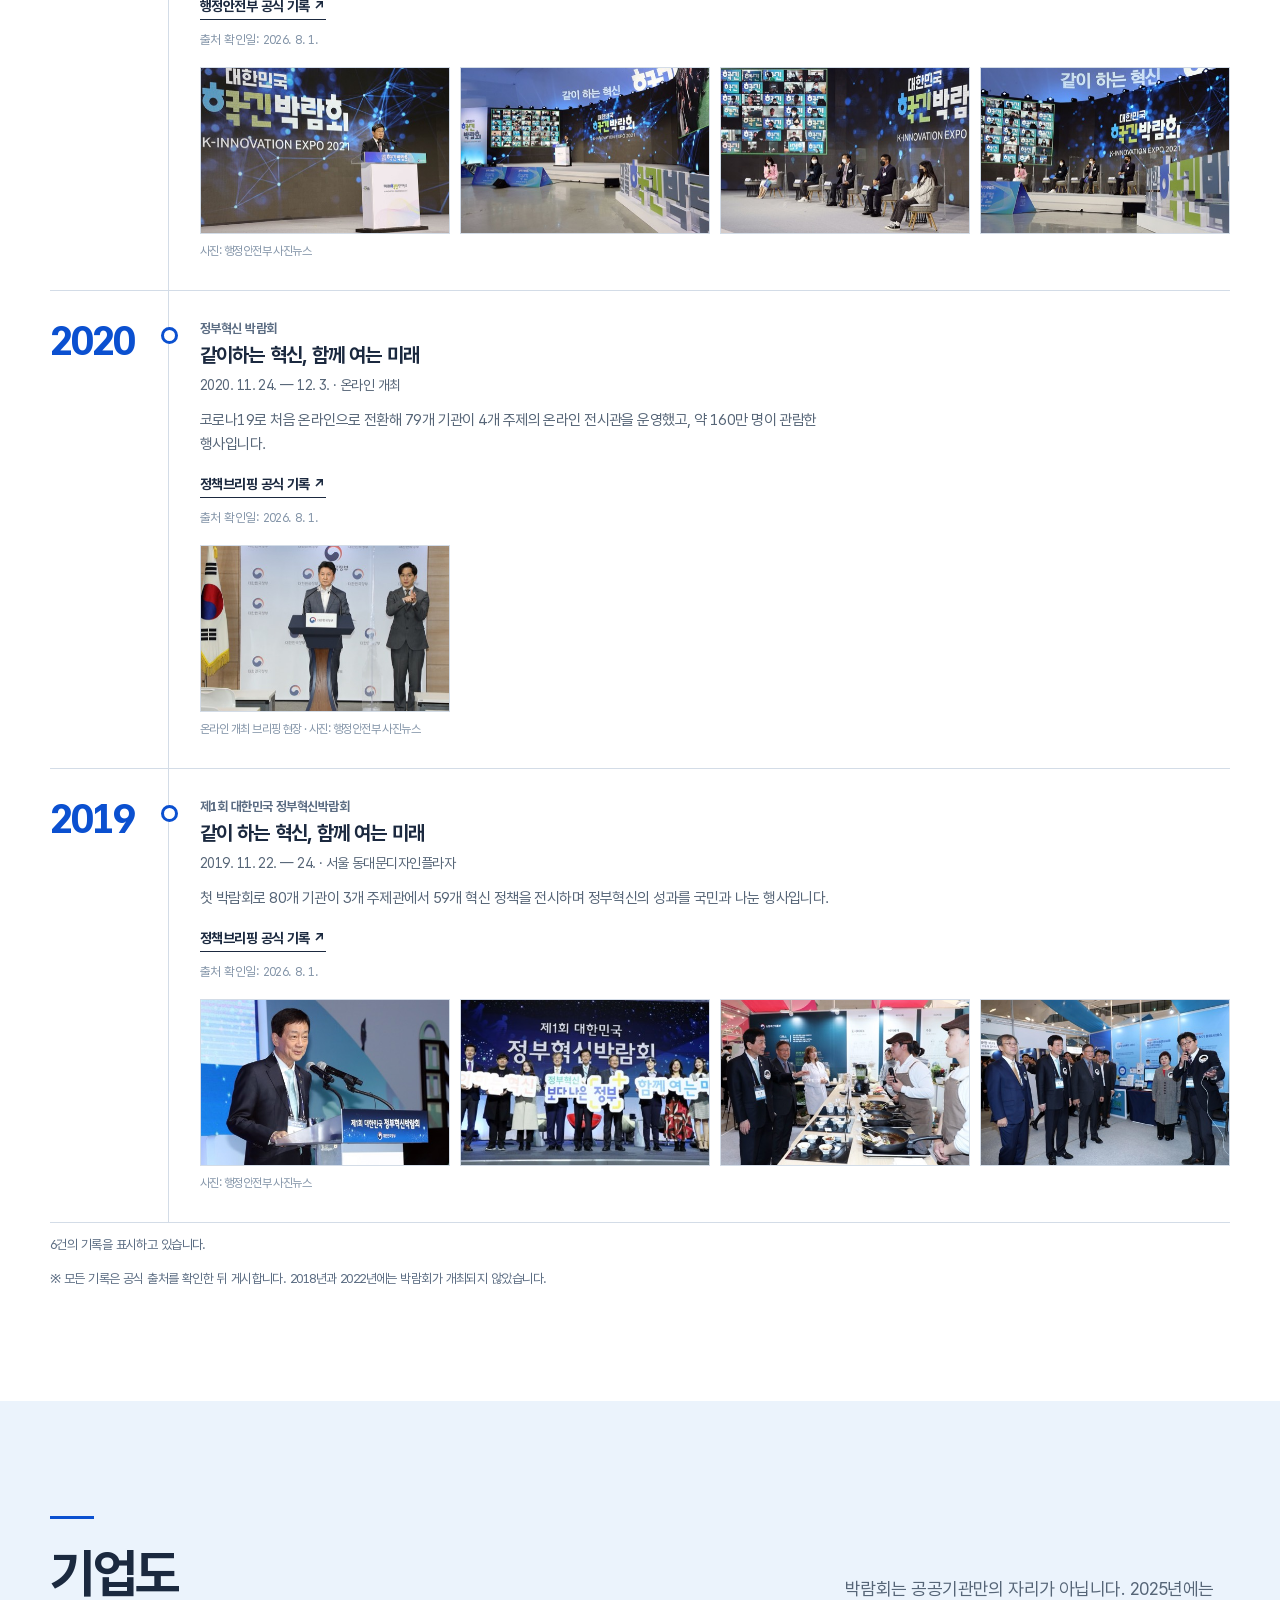
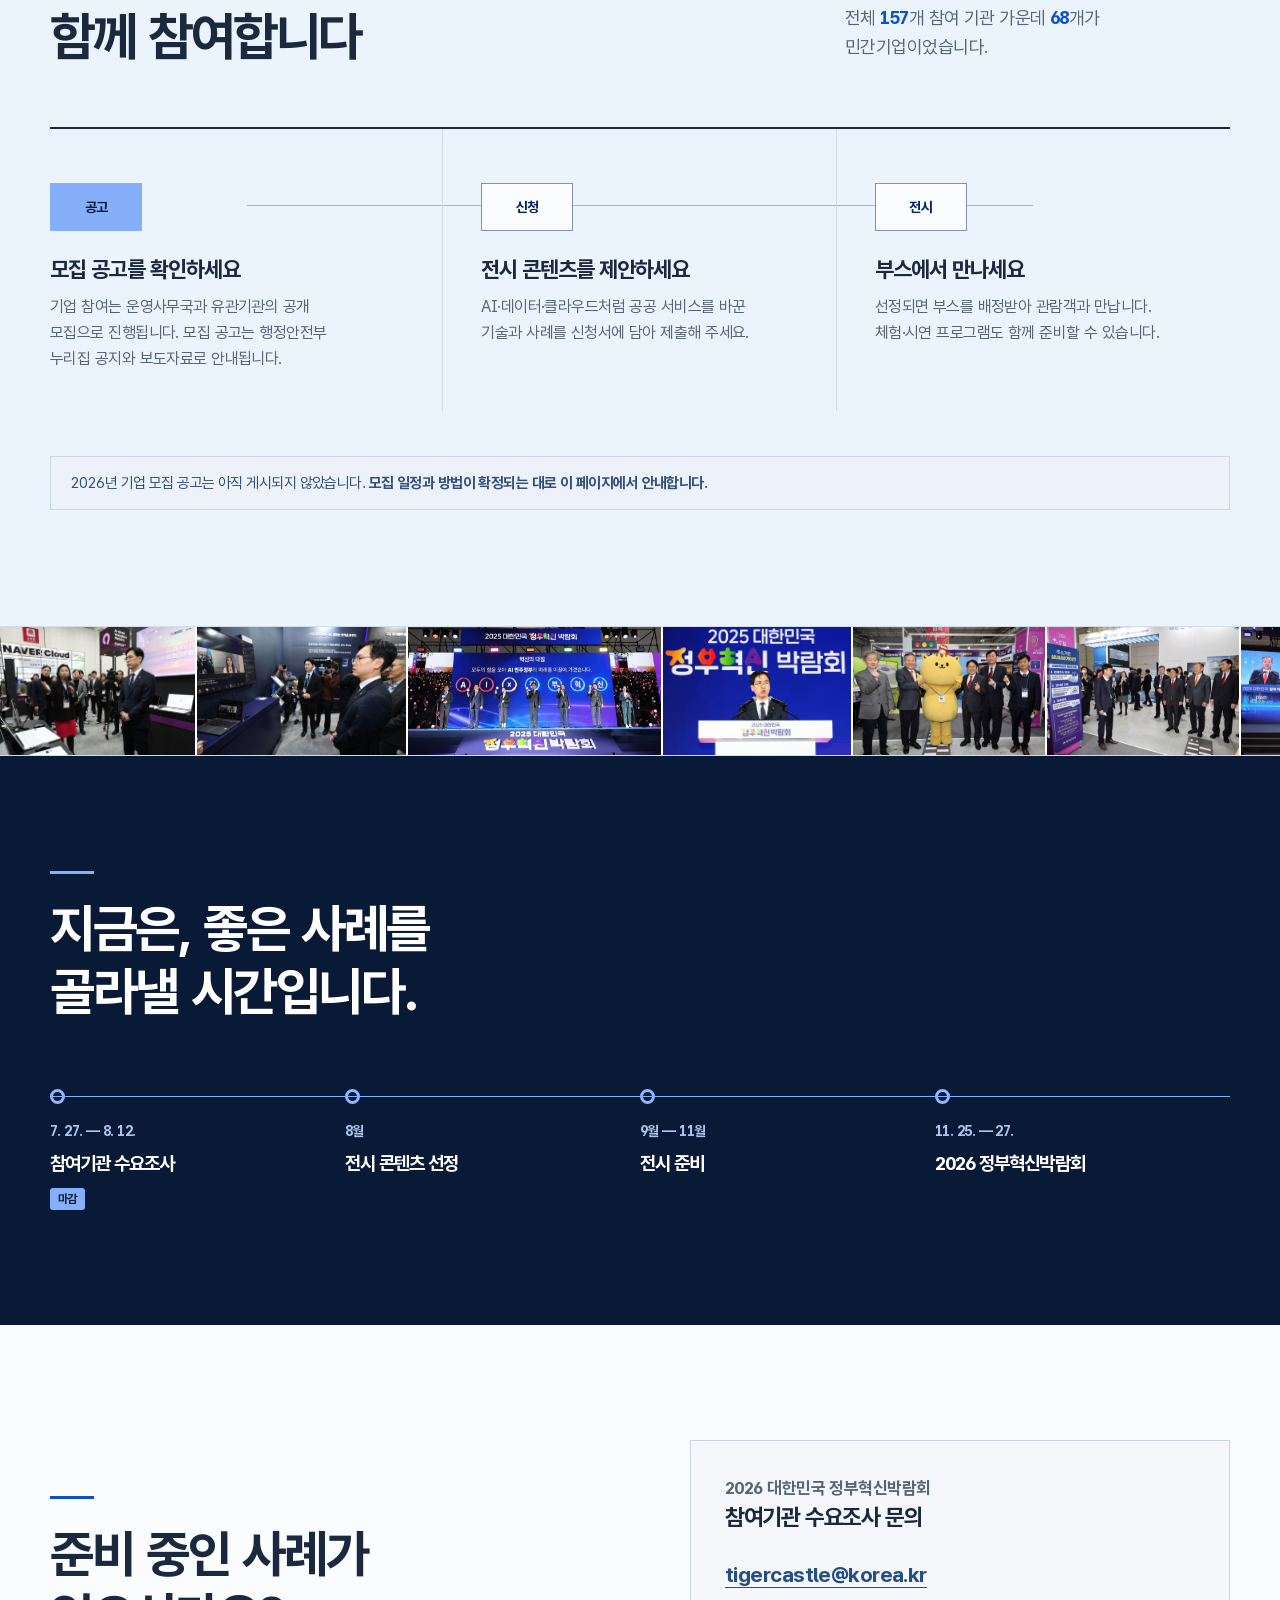
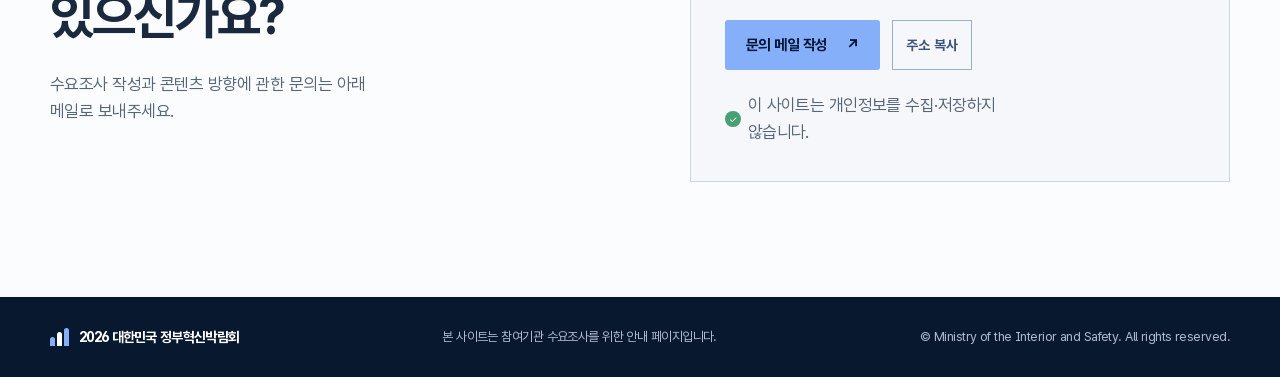
==== commit ea739494: "feat(mobile): sticky deadline bar and swipeable archive photo rows Bottom-fixed D-day bar (mirrors d" ====
--- a/index.html
+++ b/index.html
@@ -17,8 +17,8 @@
     <meta name="twitter:title" content="2026 대한민국 정부혁신박람회 | 참여 안내">
     <meta name="twitter:description" content="참여기관 수요조사, 기업 참여 방법, 역대 박람회 공식 기록을 한곳에서 확인하세요.">
     <link rel="icon" href="favicon.svg" type="image/svg+xml">
-    <link rel="stylesheet" href="tokens.css?v=20260802d">
-    <link rel="stylesheet" href="styles.css?v=20260802d">
+    <link rel="stylesheet" href="tokens.css?v=20260802f">
+    <link rel="stylesheet" href="styles.css?v=20260802f">
   </head>
   <body>
     <a class="skip-link" href="#main">본문으로 바로가기</a>
@@ -169,10 +169,12 @@
                 <p class="archive-record-actions"><a class="archive-source-link" href="https://www.mois.go.kr/video/bbs/type019/commonSelectBoardArticle.do?bbsId=BBSMSTR_000000000255&amp;nttId=122230&amp;searchCode1=A06" target="_blank" rel="noopener">행정안전부 공식 기록 <span aria-hidden="true">↗</span><span class="sr-only">(새 창)</span></a></p>
                 <p class="archive-verified">출처 확인일: 2026. 7. 28.</p>
                 <figure class="archive-photos">
-                  <img src="photos/expo-2025-1.jpg" width="800" height="547" alt="2025 대한민국 정부혁신박람회 개막식 연단" loading="lazy" decoding="async">
-                  <img src="photos/expo-2025-2.jpg" width="800" height="404" alt="AI×정부혁신 개막 세레모니 무대" loading="lazy" decoding="async">
-                  <img src="photos/expo-2025-3.jpg" width="480" height="294" alt="전시 부스를 둘러보는 관람객" loading="lazy" decoding="async">
-                  <img src="photos/expo-2025-4.jpg" width="800" height="525" alt="기업 부스를 참관하는 참석자들" loading="lazy" decoding="async">
+                  <div class="archive-photo-row">
+                    <img src="photos/expo-2025-1.jpg" width="800" height="547" alt="2025 대한민국 정부혁신박람회 개막식 연단" loading="lazy" decoding="async">
+                    <img src="photos/expo-2025-2.jpg" width="800" height="404" alt="AI×정부혁신 개막 세레모니 무대" loading="lazy" decoding="async">
+                    <img src="photos/expo-2025-3.jpg" width="480" height="294" alt="전시 부스를 둘러보는 관람객" loading="lazy" decoding="async">
+                    <img src="photos/expo-2025-4.jpg" width="800" height="525" alt="기업 부스를 참관하는 참석자들" loading="lazy" decoding="async">
+                  </div>
                   <figcaption>사진: <a href="https://www.mois.go.kr/frt/bbs/type002/commonSelectBoardArticle.do?bbsId=BBSMSTR_000000000010&amp;nttId=122169" target="_blank" rel="noopener">행정안전부 사진뉴스</a><span class="sr-only">(새 창)</span></figcaption>
                 </figure>
               </article>
@@ -186,10 +188,12 @@
                 <p class="archive-record-actions"><a class="archive-source-link" href="https://www.mois.go.kr/frt/bbs/type002/commonSelectBoardArticle.do?bbsId=BBSMSTR_000000000010&amp;nttId=113831" target="_blank" rel="noopener">행정안전부 공식 기록 <span aria-hidden="true">↗</span><span class="sr-only">(새 창)</span></a></p>
                 <p class="archive-verified">출처 확인일: 2026. 7. 28.</p>
                 <figure class="archive-photos">
-                  <img src="photos/expo-2024-1.jpg" width="480" height="320" alt="2024 대한민국 정부 박람회 개막 세레모니" loading="lazy" decoding="async">
-                  <img src="photos/expo-2024-2.jpg" width="480" height="320" alt="대국민 보고회 현장" loading="lazy" decoding="async">
-                  <img src="photos/expo-2024-3.jpg" width="480" height="320" alt="전시 부스 참관" loading="lazy" decoding="async">
-                  <img src="photos/expo-2024-4.jpg" width="480" height="320" alt="마스코트와 함께한 부스 현장" loading="lazy" decoding="async">
+                  <div class="archive-photo-row">
+                    <img src="photos/expo-2024-1.jpg" width="480" height="320" alt="2024 대한민국 정부 박람회 개막 세레모니" loading="lazy" decoding="async">
+                    <img src="photos/expo-2024-2.jpg" width="480" height="320" alt="대국민 보고회 현장" loading="lazy" decoding="async">
+                    <img src="photos/expo-2024-3.jpg" width="480" height="320" alt="전시 부스 참관" loading="lazy" decoding="async">
+                    <img src="photos/expo-2024-4.jpg" width="480" height="320" alt="마스코트와 함께한 부스 현장" loading="lazy" decoding="async">
+                  </div>
                   <figcaption>사진: <a href="https://www.mois.go.kr/frt/bbs/type002/commonSelectBoardArticle.do?bbsId=BBSMSTR_000000000010&amp;nttId=113831" target="_blank" rel="noopener">행정안전부 사진뉴스</a><span class="sr-only">(새 창)</span></figcaption>
                 </figure>
               </article>
@@ -203,10 +207,12 @@
                 <p class="archive-record-actions"><a class="archive-source-link" href="https://www.mois.go.kr/frt/bbs/type010/commonSelectBoardArticle.do?bbsId=BBSMSTR_000000000008&amp;nttId=105123" target="_blank" rel="noopener">행정안전부 공식 기록 <span aria-hidden="true">↗</span><span class="sr-only">(새 창)</span></a></p>
                 <p class="archive-verified">출처 확인일: 2026. 8. 1.</p>
                 <figure class="archive-photos">
-                  <img src="photos/expo-2023-1.jpg" width="480" height="319" alt="전시 부스와 마스코트를 둘러보는 관람객" loading="lazy" decoding="async">
-                  <img src="photos/expo-2023-2.jpg" width="480" height="319" alt="VR 체험 부스" loading="lazy" decoding="async">
-                  <img src="photos/expo-2023-3.jpg" width="480" height="319" alt="전시 부스를 관람하는 시민들" loading="lazy" decoding="async">
-                  <img src="photos/expo-2023-4.jpg" width="480" height="319" alt="기관 홍보관 전경" loading="lazy" decoding="async">
+                  <div class="archive-photo-row">
+                    <img src="photos/expo-2023-1.jpg" width="480" height="319" alt="전시 부스와 마스코트를 둘러보는 관람객" loading="lazy" decoding="async">
+                    <img src="photos/expo-2023-2.jpg" width="480" height="319" alt="VR 체험 부스" loading="lazy" decoding="async">
+                    <img src="photos/expo-2023-3.jpg" width="480" height="319" alt="전시 부스를 관람하는 시민들" loading="lazy" decoding="async">
+                    <img src="photos/expo-2023-4.jpg" width="480" height="319" alt="기관 홍보관 전경" loading="lazy" decoding="async">
+                  </div>
                   <figcaption>사진: <a href="https://www.mois.go.kr/frt/bbs/type002/commonSelectBoardArticle.do?bbsId=BBSMSTR_000000000010&amp;nttId=105183" target="_blank" rel="noopener">행정안전부 사진뉴스</a><span class="sr-only">(새 창)</span></figcaption>
                 </figure>
               </article>
@@ -220,10 +226,12 @@
                 <p class="archive-record-actions"><a class="archive-source-link" href="https://www.mois.go.kr/frt/bbs/type010/commonSelectBoardArticle.do?bbsId=BBSMSTR_000000000008&amp;nttId=88253" target="_blank" rel="noopener">행정안전부 공식 기록 <span aria-hidden="true">↗</span><span class="sr-only">(새 창)</span></a></p>
                 <p class="archive-verified">출처 확인일: 2026. 8. 1.</p>
                 <figure class="archive-photos">
-                  <img src="photos/expo-2021-1.jpg" width="480" height="320" alt="K-INNOVATION EXPO 2021 무대" loading="lazy" decoding="async">
-                  <img src="photos/expo-2021-2.jpg" width="480" height="320" alt="개막식 무대 전경" loading="lazy" decoding="async">
-                  <img src="photos/expo-2021-3.jpg" width="480" height="320" alt="현장 토크 무대" loading="lazy" decoding="async">
-                  <img src="photos/expo-2021-4.jpg" width="480" height="320" alt="행사장 슬로건 무대" loading="lazy" decoding="async">
+                  <div class="archive-photo-row">
+                    <img src="photos/expo-2021-1.jpg" width="480" height="320" alt="K-INNOVATION EXPO 2021 무대" loading="lazy" decoding="async">
+                    <img src="photos/expo-2021-2.jpg" width="480" height="320" alt="개막식 무대 전경" loading="lazy" decoding="async">
+                    <img src="photos/expo-2021-3.jpg" width="480" height="320" alt="현장 토크 무대" loading="lazy" decoding="async">
+                    <img src="photos/expo-2021-4.jpg" width="480" height="320" alt="행사장 슬로건 무대" loading="lazy" decoding="async">
+                  </div>
                   <figcaption>사진: <a href="https://www.mois.go.kr/frt/bbs/type002/commonSelectBoardArticle.do?bbsId=BBSMSTR_000000000010&amp;nttId=88315" target="_blank" rel="noopener">행정안전부 사진뉴스</a><span class="sr-only">(새 창)</span></figcaption>
                 </figure>
               </article>
@@ -237,7 +245,9 @@
                 <p class="archive-record-actions"><a class="archive-source-link" href="https://www.korea.kr/news/policyNewsView.do?newsId=156422516" target="_blank" rel="noopener">정책브리핑 공식 기록 <span aria-hidden="true">↗</span><span class="sr-only">(새 창)</span></a></p>
                 <p class="archive-verified">출처 확인일: 2026. 8. 1.</p>
                 <figure class="archive-photos">
-                  <img src="photos/expo-2020-1.jpg" width="480" height="383" alt="2020 정부혁신 박람회 온라인 개최 브리핑" loading="lazy" decoding="async">
+                  <div class="archive-photo-row">
+                    <img src="photos/expo-2020-1.jpg" width="480" height="383" alt="2020 정부혁신 박람회 온라인 개최 브리핑" loading="lazy" decoding="async">
+                  </div>
                   <figcaption>온라인 개최 브리핑 현장 · 사진: <a href="https://www.mois.go.kr/frt/bbs/type002/commonSelectBoardArticle.do?bbsId=BBSMSTR_000000000010&amp;nttId=81318" target="_blank" rel="noopener">행정안전부 사진뉴스</a><span class="sr-only">(새 창)</span></figcaption>
                 </figure>
               </article>
@@ -251,10 +261,12 @@
                 <p class="archive-record-actions"><a class="archive-source-link" href="https://www.korea.kr/news/pressReleaseView.do?newsId=156362312" target="_blank" rel="noopener">정책브리핑 공식 기록 <span aria-hidden="true">↗</span><span class="sr-only">(새 창)</span></a></p>
                 <p class="archive-verified">출처 확인일: 2026. 8. 1.</p>
                 <figure class="archive-photos">
-                  <img src="photos/expo-2019-1.jpg" width="480" height="320" alt="제1회 대한민국 정부혁신박람회 개회사" loading="lazy" decoding="async">
-                  <img src="photos/expo-2019-2.jpg" width="480" height="266" alt="개막 기념 행사" loading="lazy" decoding="async">
-                  <img src="photos/expo-2019-3.jpg" width="480" height="320" alt="부스 시연을 참관하는 내빈" loading="lazy" decoding="async">
-                  <img src="photos/expo-2019-4.jpg" width="480" height="320" alt="전시장을 둘러보는 관람객" loading="lazy" decoding="async">
+                  <div class="archive-photo-row">
+                    <img src="photos/expo-2019-1.jpg" width="480" height="320" alt="제1회 대한민국 정부혁신박람회 개회사" loading="lazy" decoding="async">
+                    <img src="photos/expo-2019-2.jpg" width="480" height="266" alt="개막 기념 행사" loading="lazy" decoding="async">
+                    <img src="photos/expo-2019-3.jpg" width="480" height="320" alt="부스 시연을 참관하는 내빈" loading="lazy" decoding="async">
+                    <img src="photos/expo-2019-4.jpg" width="480" height="320" alt="전시장을 둘러보는 관람객" loading="lazy" decoding="async">
+                  </div>
                   <figcaption>사진: <a href="https://www.mois.go.kr/frt/bbs/type002/commonSelectBoardArticle.do?bbsId=BBSMSTR_000000000010&amp;nttId=74215" target="_blank" rel="noopener">행정안전부 사진뉴스</a><span class="sr-only">(새 창)</span></figcaption>
                 </figure>
               </article>
@@ -348,6 +360,11 @@
         <p>© Ministry of the Interior and Safety. All rights reserved.</p>
       </div>
     </footer>
-    <script src="script.js?v=20260802d"></script>
+    <div class="mobile-cta" id="mobile-cta" hidden>
+      <p id="mobile-cta-text">참여기관 수요조사</p>
+      <a href="#guide">참여 기준 <span aria-hidden="true">→</span></a>
+    </div>
+
+    <script src="script.js?v=20260802f"></script>
   </body>
 </html>
--- a/styles.css
+++ b/styles.css
@@ -548,12 +548,13 @@
 }
 
 /* Archive record photo strips (official MOIS event photos) */
-.archive-photos { display: grid; grid-column: 2; grid-template-columns: repeat(4, 1fr); gap: 10px; margin: 18px 0 0; }
+.archive-photos { grid-column: 2; margin: 18px 0 0; }
+.archive-photo-row { display: grid; grid-template-columns: repeat(4, 1fr); gap: 10px; }
 .archive-photos img { display: block; width: 100%; height: auto; aspect-ratio: 3 / 2; object-fit: cover; border: 1px solid var(--line); }
-.archive-photos figcaption { grid-column: 1 / -1; margin-top: 2px; color: #8394a8; font-size: 12px; line-height: 1.5; }
-
-@media (max-width: 840px) {
-  .archive-photos { grid-column: 1; grid-template-columns: 1fr 1fr; }
+.archive-photos figcaption { margin-top: 8px; color: #8394a8; font-size: 12px; line-height: 1.5; }
+
+@media (max-width: 840px) {
+  .archive-photos { grid-column: 1; }
 }
 
 /* Hero: last year's on-site photo band — asymmetric editorial strip */
@@ -656,3 +657,36 @@
   .timeline::after { transform: none; transition: none; }
   .timeline.is-drawn .timeline-dot { animation: none; }
 }
+
+/* Touch ergonomics: 44px+ hit areas on coarse pointers only (visuals unchanged) */
+@media (pointer: coarse) {
+  .archive-source-link { padding: 12px 0; margin: -12px 0; border-bottom: 0; text-decoration: underline; text-underline-offset: 5px; text-decoration-thickness: 1px; }
+  .archive-photos figcaption a,
+  .hero-media figcaption a { display: inline-block; padding: 14px 4px; margin: -14px -4px; }
+  .text-link, .hero-text-link { display: inline-block; padding: 12px 0; margin: -12px 0; border-bottom: 0; text-decoration: underline; text-underline-offset: 6px; text-decoration-thickness: 1px; }
+  #archive-search { min-height: 46px; }
+  .archive-clear { min-width: 60px; min-height: 46px; }
+  .deadline-card > a { padding: 12px 0; margin: -12px 0; }
+}
+
+/* Mobile reinforcements (2026-08-02) */
+.mobile-cta { display: none; }
+@media (max-width: 840px) {
+  .mobile-cta { position: fixed; z-index: 20; right: 0; bottom: 0; left: 0; display: flex; align-items: center; justify-content: space-between; gap: 12px; min-height: 54px; padding: 8px 18px calc(8px + env(safe-area-inset-bottom)); background: #03163af2; color: #fff; transform: translateY(100%); transition: transform .28s var(--ease-out); }
+  .mobile-cta.is-shown { transform: none; }
+  .mobile-cta[hidden] { display: flex; }
+  .mobile-cta p { margin: 0; font-size: 14px; font-weight: 700; color: var(--sky); font-variant-numeric: tabular-nums; }
+  .mobile-cta a { display: inline-flex; align-items: center; gap: 8px; min-height: 40px; padding: 0 14px; background: var(--lime); color: #002e4d; font-size: 13.5px; font-weight: 700; }
+  body { padding-bottom: 54px; }
+
+  /* Archive records stack on mobile (re-assert over the late spine rules) */
+  .archive-record article { grid-template-columns: 1fr; }
+
+  /* Archive photo strips become swipeable rows */
+  .archive-photo-row { display: flex; overflow-x: auto; gap: 8px; scroll-snap-type: x mandatory; -ms-overflow-style: none; scrollbar-width: none; }
+  .archive-photo-row::-webkit-scrollbar { display: none; }
+  .archive-photo-row img { flex: 0 0 74%; min-width: 0; max-width: 300px; scroll-snap-align: start; }
+}
+@media (max-width: 840px) and (prefers-reduced-motion: reduce) {
+  .mobile-cta { transition: none; }
+}
